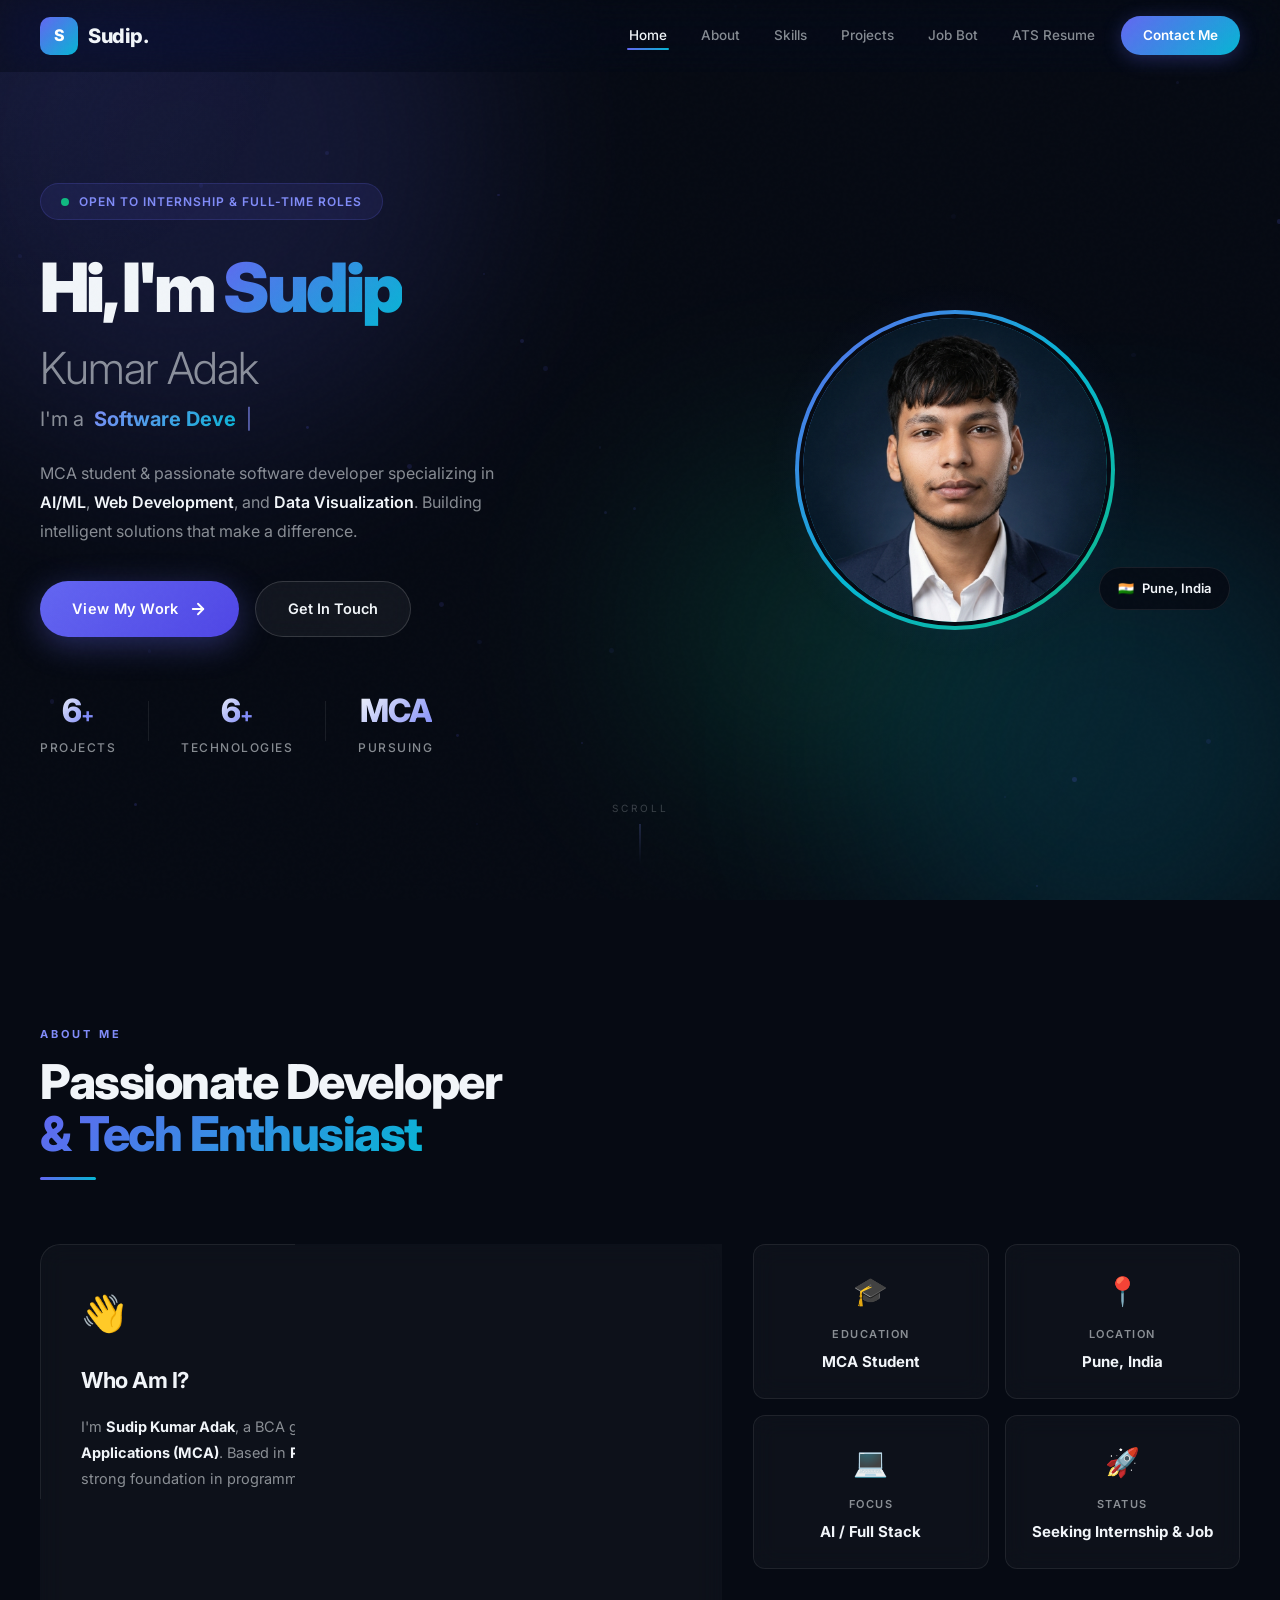
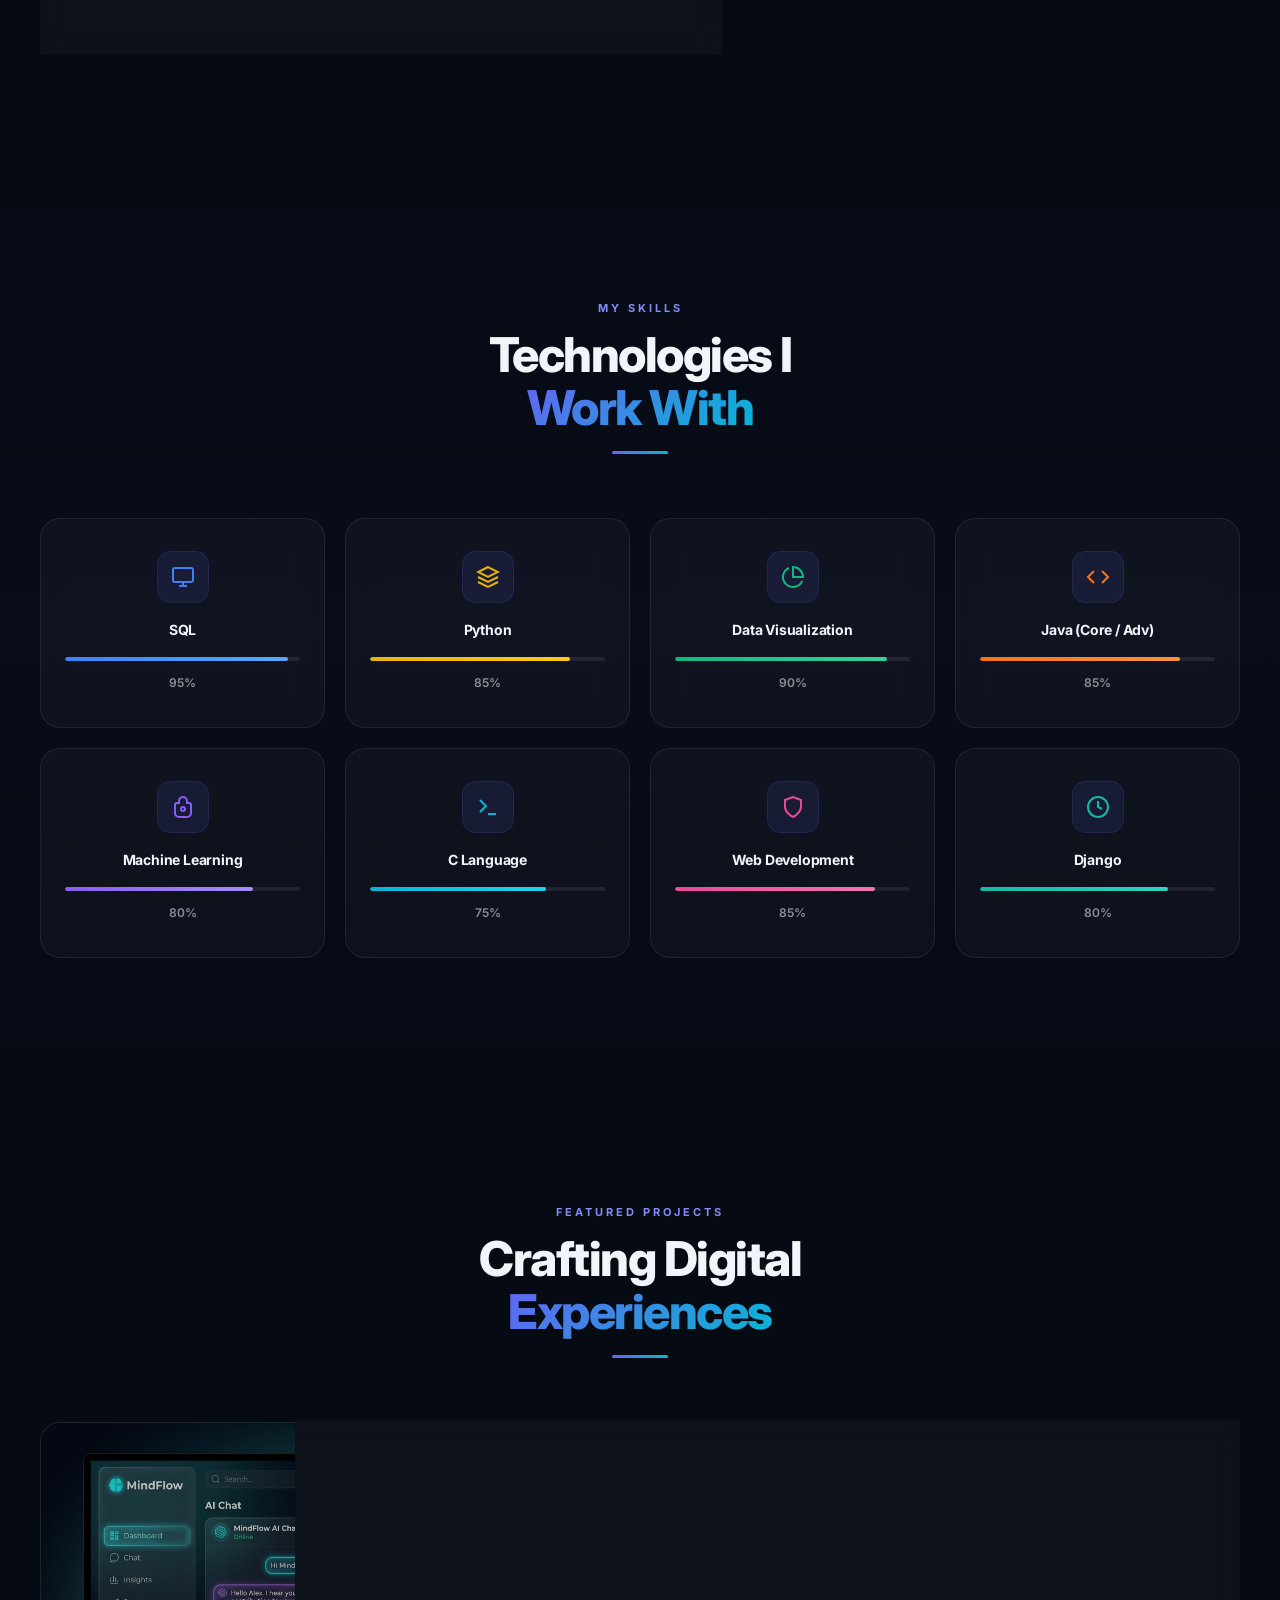
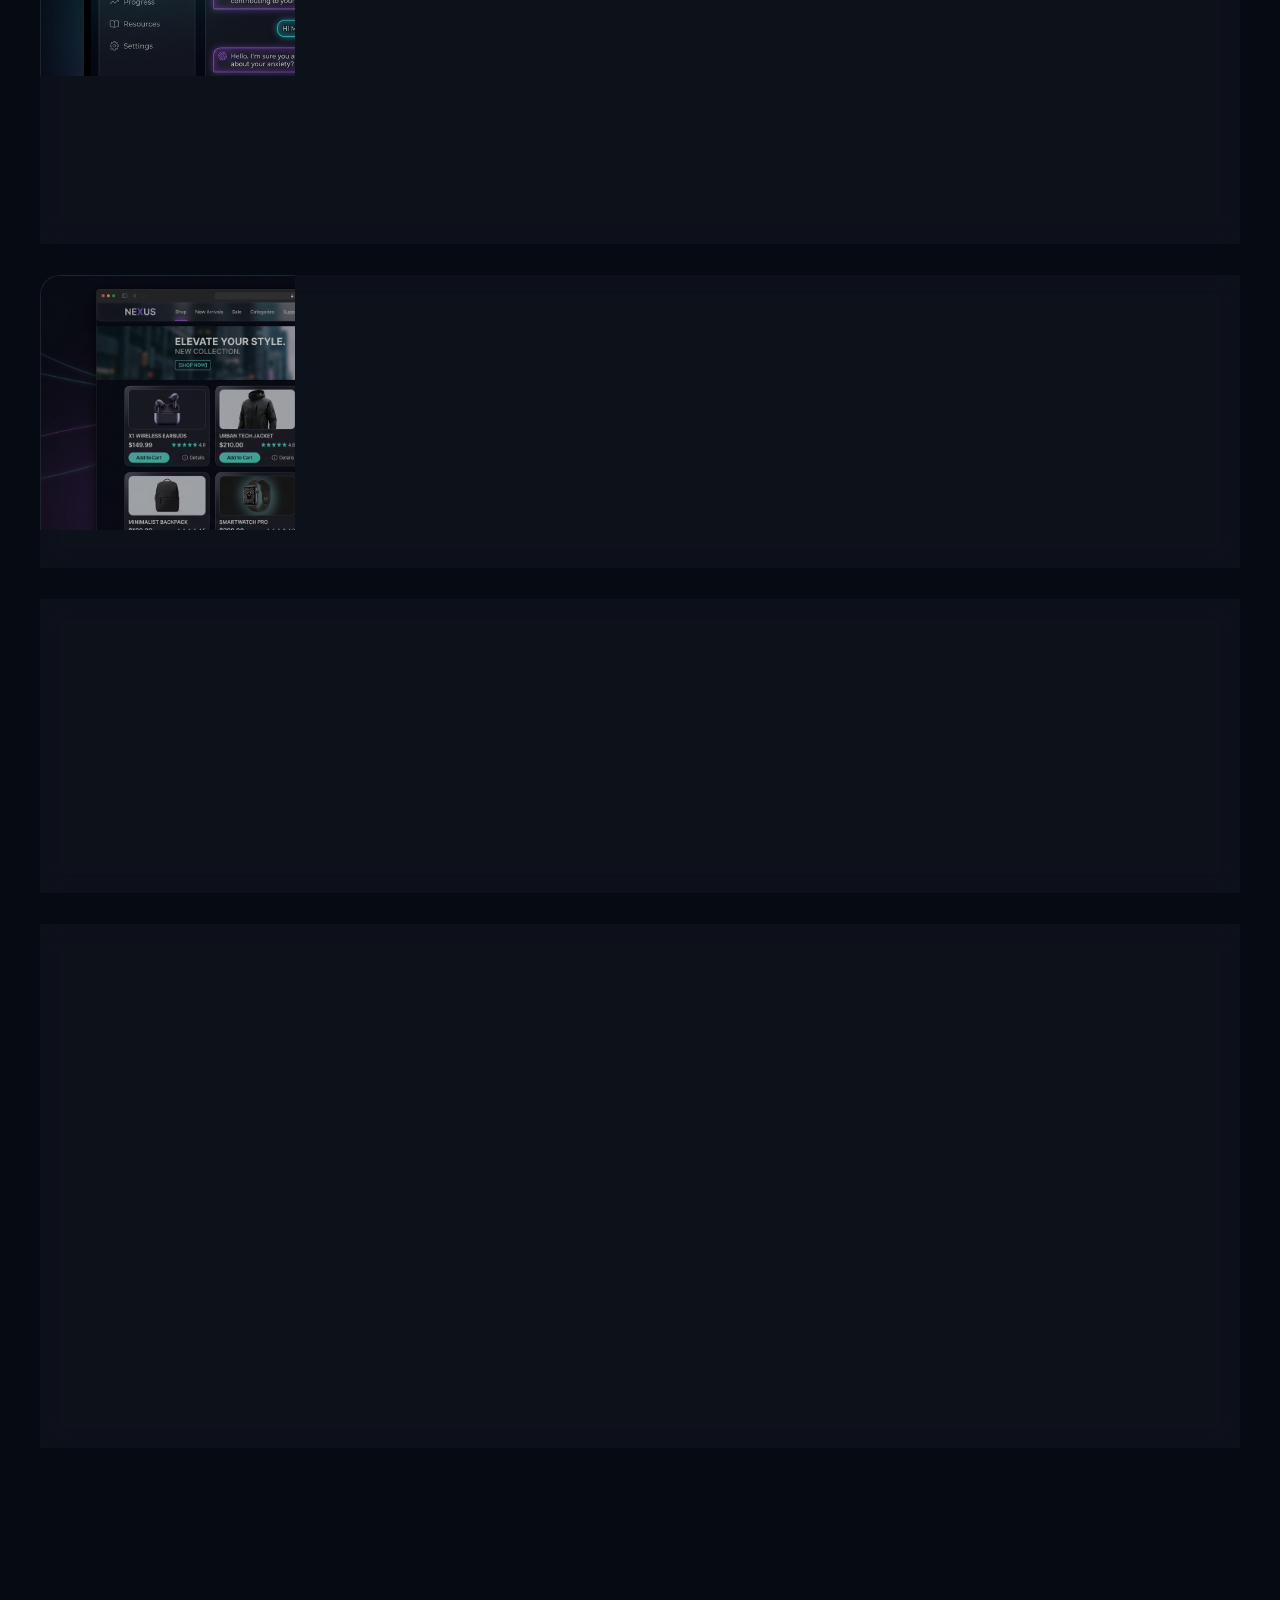
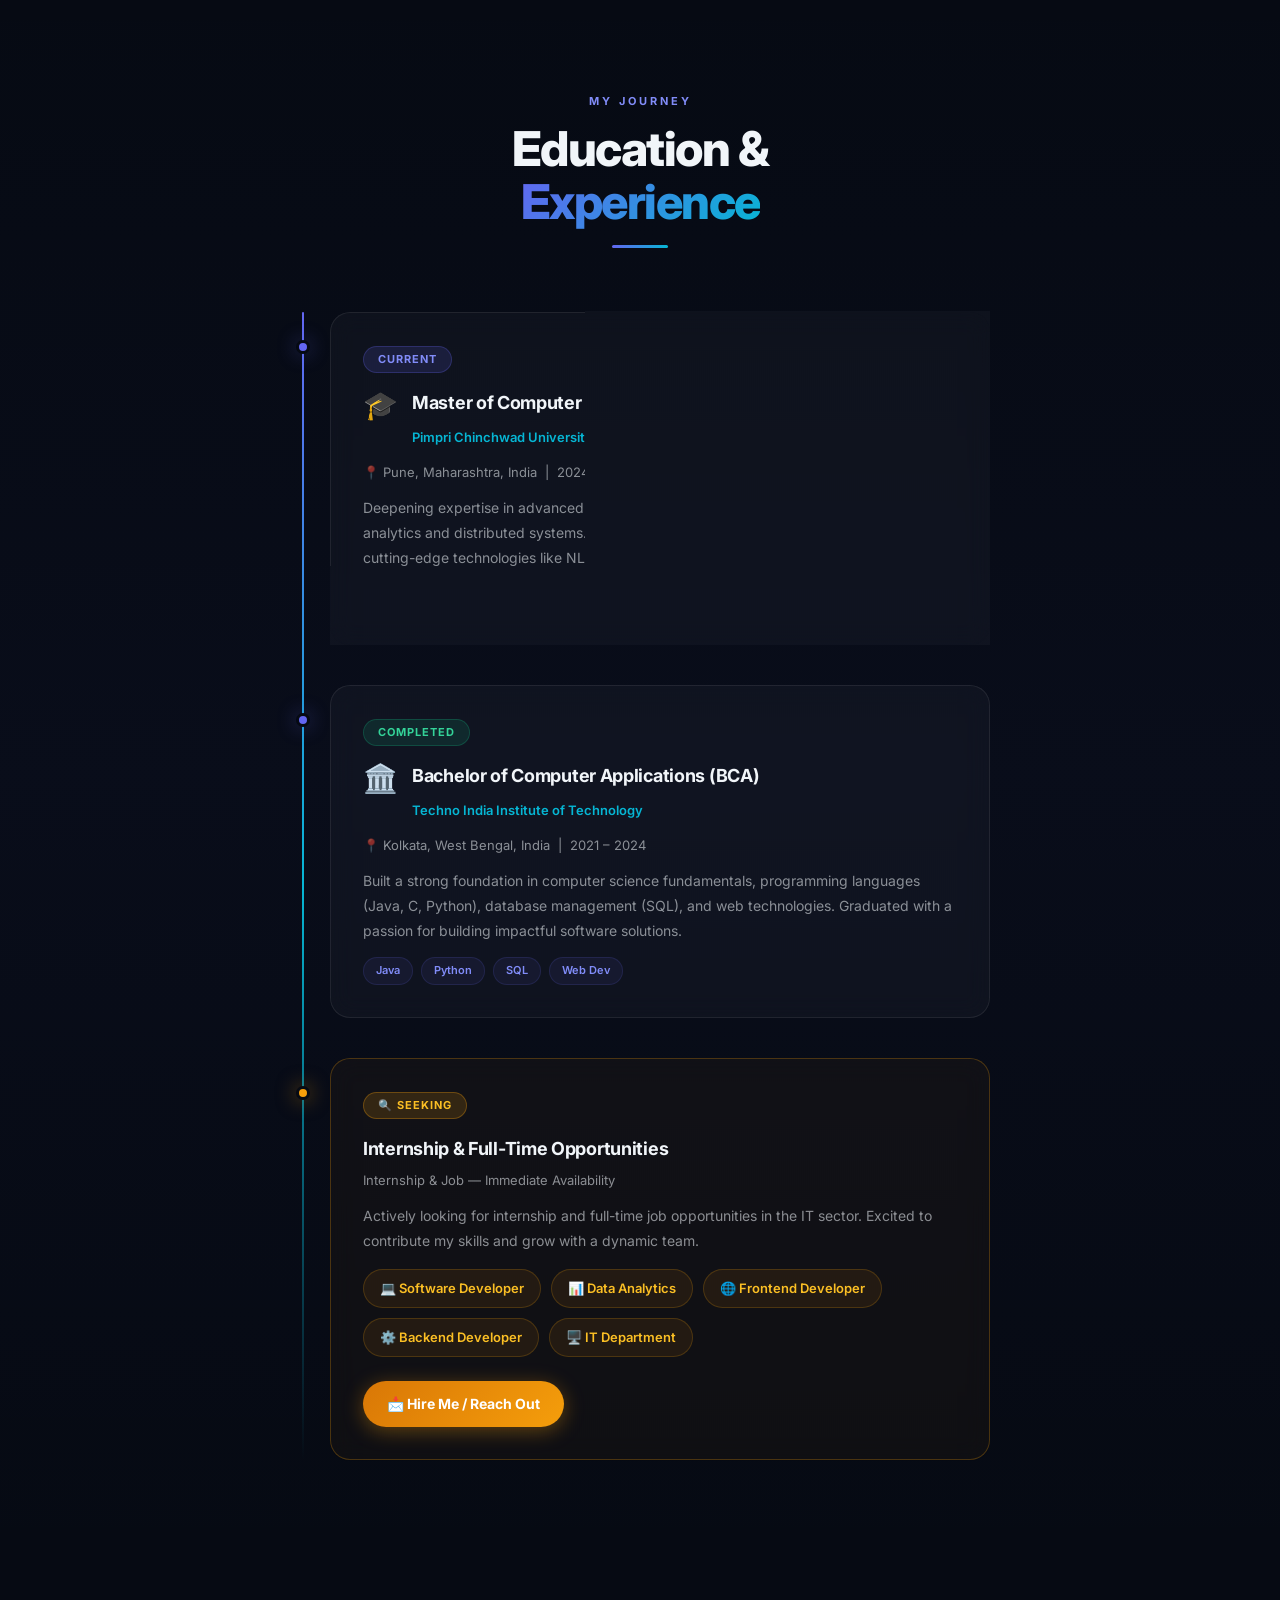
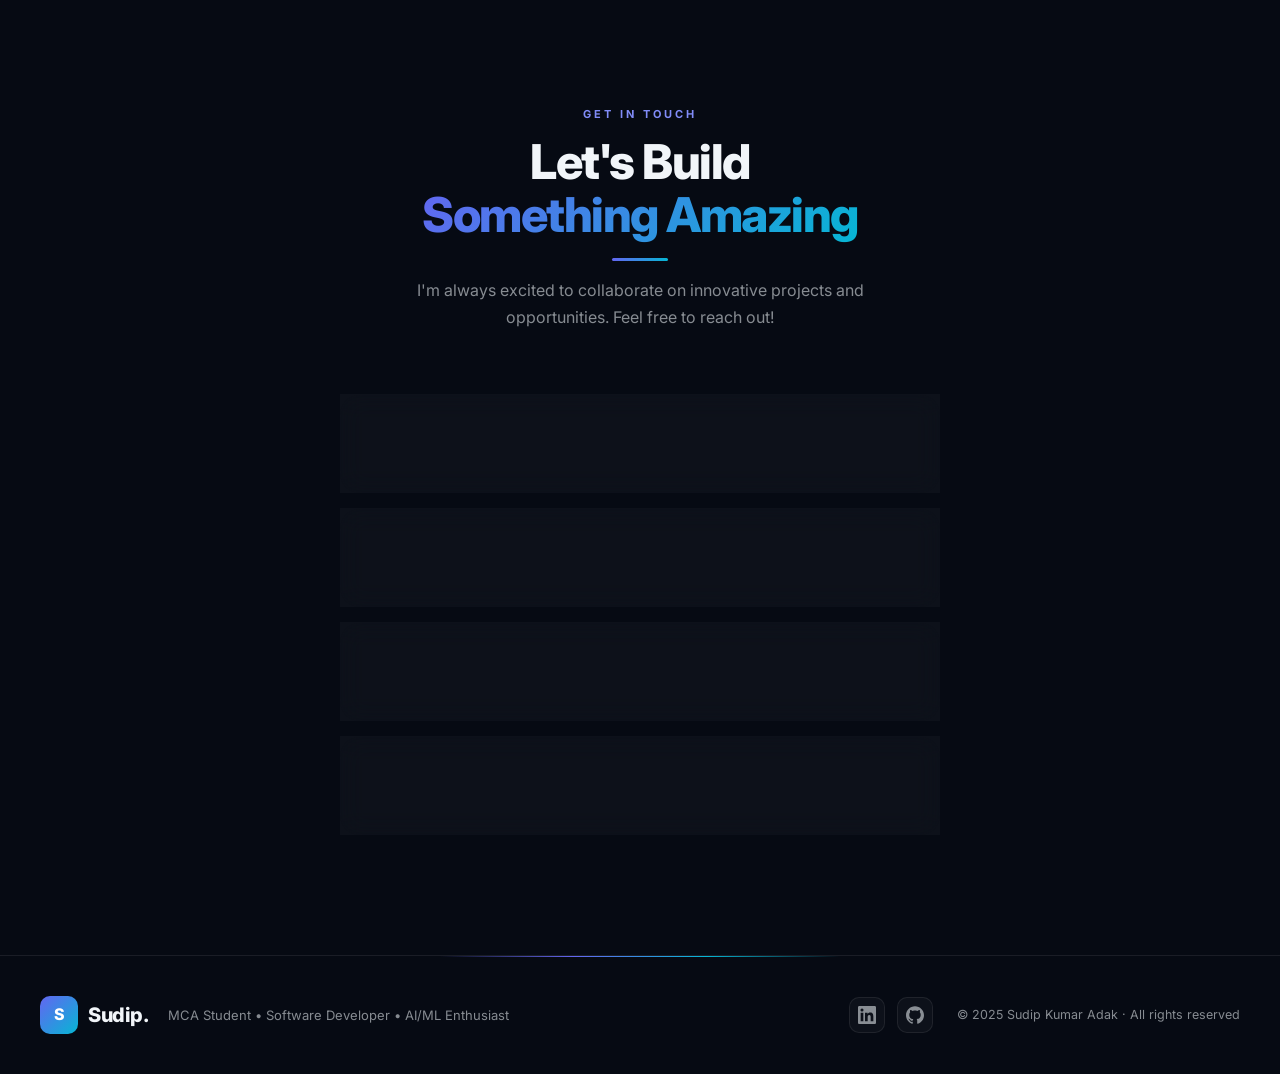
==== index.html @ c2817f1d "Update Dashboard UI, Add Job Bot Python Script & ATS Resume" ====
<!DOCTYPE html>
<html lang="en">
<head>
  <meta charset="UTF-8" />
  <meta name="viewport" content="width=device-width, initial-scale=1.0" />
  <title>Sudip Kumar Adak — MCA Student | Software Developer</title>
  <meta name="description" content="Portfolio of Sudip Kumar Adak — MCA student, Software Developer, and AI/ML enthusiast based in Pune, India. Explore projects, skills, and experience." />

  <!-- Fonts -->
  <link rel="preconnect" href="https://fonts.googleapis.com" />
  <link rel="preconnect" href="https://fonts.gstatic.com" crossorigin />
  <link href="https://fonts.googleapis.com/css2?family=Inter:wght@300;400;500;600;700;800;900&family=Playfair+Display:wght@400;600;700&display=swap" rel="stylesheet" />

  <!-- Favicon -->
  <link rel="icon" href="data:image/svg+xml,<svg xmlns='http://www.w3.org/2000/svg' viewBox='0 0 64 64'><defs><linearGradient id='g' x1='0%25' y1='0%25' x2='100%25' y2='100%25'><stop offset='0%25' stop-color='%236366f1'/><stop offset='100%25' stop-color='%2306b6d4'/></linearGradient></defs><rect rx='14' width='64' height='64' fill='url(%23g)'/><text x='50%25' y='56%25' dominant-baseline='middle' text-anchor='middle' font-family='Inter,sans-serif' font-weight='800' font-size='36' fill='white'>S</text></svg>" />

  <link rel="stylesheet" href="style.css" />
</head>
<body>

  <!-- ═══════ CURSOR GLOW ═══════ -->
  <div class="cursor-glow" id="cursorGlow"></div>

  <!-- ═══════ NAVBAR ═══════ -->
  <nav class="navbar" id="navbar">
    <div class="nav-inner">
      <a href="#hero" class="nav-logo">
        <div class="nav-logo-icon">S</div>
        <span class="nav-logo-text">Sudip.</span>
      </a>
      <button class="nav-toggle" id="navToggle" aria-label="Toggle menu">
        <span></span><span></span><span></span>
      </button>
      <ul class="nav-links" id="navLinks">
        <li><a href="#hero" class="nav-link active">Home</a></li>
        <li><a href="#about" class="nav-link">About</a></li>
        <li><a href="#skills" class="nav-link">Skills</a></li>
        <li><a href="#projects" class="nav-link">Projects</a></li>
        <li><a href="dashboard.html" class="nav-link">Job Bot</a></li>
        <li><a href="ats_resume.html" target="_blank" class="nav-link">ATS Resume</a></li>
        <li><a href="#contact" class="nav-link nav-cta">Contact Me</a></li>
      </ul>
    </div>
  </nav>

  <!-- ═══════ HERO ═══════ -->
  <section class="hero" id="hero">
    <div class="hero-orb hero-orb-1"></div>
    <div class="hero-orb hero-orb-2"></div>
    <div class="hero-orb hero-orb-3"></div>
    <div class="hero-particles" id="particles"></div>

    <div class="hero-content">
      <div class="hero-text">
        <div class="hero-badge" data-animate="fade-up" data-delay="0">
          <span class="badge-dot"></span>
          Open to Internship &amp; Full-Time Roles
        </div>
        <h1 class="hero-title" data-animate="fade-up" data-delay="100">
          Hi, I'm <span class="gradient-text">Sudip</span><br />
          <span class="hero-title-sub">Kumar Adak</span>
        </h1>
        <div class="hero-role-container" data-animate="fade-up" data-delay="200">
          <span class="hero-role-label">I'm a</span>
          <span class="hero-role" id="typingRole"></span>
          <span class="typing-cursor">|</span>
        </div>
        <p class="hero-description" data-animate="fade-up" data-delay="300">
          MCA student & passionate software developer specializing in 
          <strong>AI/ML</strong>, <strong>Web Development</strong>, and 
          <strong>Data Visualization</strong>. Building intelligent 
          solutions that make a difference.
        </p>
        <div class="hero-actions" data-animate="fade-up" data-delay="400">
          <a href="#projects" class="btn-primary">
            <span>View My Work</span>
            <svg width="18" height="18" viewBox="0 0 24 24" fill="none" stroke="currentColor" stroke-width="2.5" stroke-linecap="round" stroke-linejoin="round"><line x1="5" y1="12" x2="19" y2="12"/><polyline points="12 5 19 12 12 19"/></svg>
          </a>
          <a href="#contact" class="btn-ghost">
            <span>Get In Touch</span>
          </a>
        </div>
        <div class="hero-stats" data-animate="fade-up" data-delay="500">
          <div class="hero-stat">
            <span class="hero-stat-value" data-count="6">0</span><span class="hero-stat-plus">+</span>
            <span class="hero-stat-label">Projects</span>
          </div>
          <div class="hero-stat-divider"></div>
          <div class="hero-stat">
            <span class="hero-stat-value" data-count="6">0</span><span class="hero-stat-plus">+</span>
            <span class="hero-stat-label">Technologies</span>
          </div>
          <div class="hero-stat-divider"></div>
          <div class="hero-stat">
            <span class="hero-stat-value">MCA</span>
            <span class="hero-stat-label">Pursuing</span>
          </div>
        </div>
      </div>
      <div class="hero-image" data-animate="fade-left" data-delay="200">
        <div class="hero-image-glow"></div>
        <div class="hero-image-border">
          <img src="profile_sudip_v3.jpg" alt="Sudip Kumar Adak" />
        </div>
        <div class="hero-image-badge">
          <span>🇮🇳</span> Pune, India
        </div>
      </div>
    </div>

    <div class="hero-scroll">
      <span>Scroll</span>
      <div class="scroll-line"></div>
    </div>
  </section>

  <!-- ═══════ ABOUT ═══════ -->
  <section class="section" id="about">
    <div class="section-container">
      <div class="section-header" data-animate="fade-up">
        <span class="section-label">About Me</span>
        <h2 class="section-title">Passionate Developer<br /><span class="gradient-text">& Tech Enthusiast</span></h2>
        <div class="section-line"></div>
      </div>

      <div class="about-grid">
        <div class="about-card about-intro" data-animate="fade-up" data-delay="100">
          <div class="about-intro-icon">👋</div>
          <h3>Who Am I?</h3>
          <p>
            I'm <strong>Sudip Kumar Adak</strong>, a BCA graduate currently pursuing my 
            <strong>Master of Computer Applications (MCA)</strong>. Based in <strong>Pune, India</strong>, 
            I'm a passionate software developer with a strong foundation in programming and a deep 
            interest in Artificial Intelligence, Machine Learning, and full-stack web development.
          </p>
          <p>
            I love building intelligent applications that solve real-world problems. 
            My recent work on the <strong>MindFlow AI Mental Health Platform</strong> 
            combines NLP, emotion detection, and empathetic AI to support mental wellness.
          </p>
        </div>

        <div class="about-info-grid" data-animate="fade-up" data-delay="200">
          <div class="about-info-card">
            <div class="about-info-icon">🎓</div>
            <div class="about-info-label">Education</div>
            <div class="about-info-value">MCA Student</div>
          </div>
          <div class="about-info-card">
            <div class="about-info-icon">📍</div>
            <div class="about-info-label">Location</div>
            <div class="about-info-value">Pune, India</div>
          </div>
          <div class="about-info-card">
            <div class="about-info-icon">💻</div>
            <div class="about-info-label">Focus</div>
            <div class="about-info-value">AI / Full Stack</div>
          </div>
          <div class="about-info-card">
            <div class="about-info-icon">🚀</div>
            <div class="about-info-label">Status</div>
            <div class="about-info-value">Seeking Internship &amp; Job</div>
          </div>
        </div>
      </div>
    </div>
  </section>

  <!-- ═══════ SKILLS ═══════ -->
  <section class="section section-alt" id="skills">
    <div class="section-container">
      <div class="section-header center" data-animate="fade-up">
        <span class="section-label">My Skills</span>
        <h2 class="section-title">Technologies I<br /><span class="gradient-text">Work With</span></h2>
        <div class="section-line center"></div>
      </div>

      <div class="skills-grid">
        <div class="skill-card" data-animate="fade-up" data-delay="0">
          <div class="skill-icon" style="--skill-color: #3b82f6;">
            <svg viewBox="0 0 24 24" fill="none" stroke="currentColor" stroke-width="2"><rect x="2" y="3" width="20" height="14" rx="2"/><line x1="8" y1="21" x2="16" y2="21"/><line x1="12" y1="17" x2="12" y2="21"/></svg>
          </div>
          <h4 class="skill-name">SQL</h4>
          <div class="skill-bar-track"><div class="skill-bar-fill" data-width="95" style="--bar-color: linear-gradient(90deg, #3b82f6, #60a5fa);"></div></div>
          <span class="skill-percent">95%</span>
        </div>

        <div class="skill-card" data-animate="fade-up" data-delay="80">
          <div class="skill-icon" style="--skill-color: #eab308;">
            <svg viewBox="0 0 24 24" fill="none" stroke="currentColor" stroke-width="2"><path d="M12 2L2 7l10 5 10-5-10-5z"/><path d="M2 17l10 5 10-5"/><path d="M2 12l10 5 10-5"/></svg>
          </div>
          <h4 class="skill-name">Python</h4>
          <div class="skill-bar-track"><div class="skill-bar-fill" data-width="85" style="--bar-color: linear-gradient(90deg, #eab308, #facc15);"></div></div>
          <span class="skill-percent">85%</span>
        </div>

        <div class="skill-card" data-animate="fade-up" data-delay="160">
          <div class="skill-icon" style="--skill-color: #10b981;">
            <svg viewBox="0 0 24 24" fill="none" stroke="currentColor" stroke-width="2"><path d="M21.21 15.89A10 10 0 1 1 8 2.83"/><path d="M22 12A10 10 0 0 0 12 2v10z"/></svg>
          </div>
          <h4 class="skill-name">Data Visualization</h4>
          <div class="skill-bar-track"><div class="skill-bar-fill" data-width="90" style="--bar-color: linear-gradient(90deg, #10b981, #34d399);"></div></div>
          <span class="skill-percent">90%</span>
        </div>

        <div class="skill-card" data-animate="fade-up" data-delay="240">
          <div class="skill-icon" style="--skill-color: #f97316;">
            <svg viewBox="0 0 24 24" fill="none" stroke="currentColor" stroke-width="2"><polyline points="16 18 22 12 16 6"/><polyline points="8 6 2 12 8 18"/></svg>
          </div>
          <h4 class="skill-name">Java (Core / Adv)</h4>
          <div class="skill-bar-track"><div class="skill-bar-fill" data-width="85" style="--bar-color: linear-gradient(90deg, #f97316, #fb923c);"></div></div>
          <span class="skill-percent">85%</span>
        </div>

        <div class="skill-card" data-animate="fade-up" data-delay="320">
          <div class="skill-icon" style="--skill-color: #8b5cf6;">
            <svg viewBox="0 0 24 24" fill="none" stroke="currentColor" stroke-width="2"><path d="M12 2a4 4 0 0 0-4 4v2H6a2 2 0 0 0-2 2v8a4 4 0 0 0 4 4h8a4 4 0 0 0 4-4v-8a2 2 0 0 0-2-2h-2V6a4 4 0 0 0-4-4z"/><circle cx="12" cy="14" r="2"/></svg>
          </div>
          <h4 class="skill-name">Machine Learning</h4>
          <div class="skill-bar-track"><div class="skill-bar-fill" data-width="80" style="--bar-color: linear-gradient(90deg, #8b5cf6, #a78bfa);"></div></div>
          <span class="skill-percent">80%</span>
        </div>

        <div class="skill-card" data-animate="fade-up" data-delay="400">
          <div class="skill-icon" style="--skill-color: #06b6d4;">
            <svg viewBox="0 0 24 24" fill="none" stroke="currentColor" stroke-width="2"><path d="M4 17l6-6-6-6"/><line x1="12" y1="19" x2="20" y2="19"/></svg>
          </div>
          <h4 class="skill-name">C Language</h4>
          <div class="skill-bar-track"><div class="skill-bar-fill" data-width="75" style="--bar-color: linear-gradient(90deg, #06b6d4, #22d3ee);"></div></div>
          <span class="skill-percent">75%</span>
        </div>

        <div class="skill-card" data-animate="fade-up" data-delay="480">
          <div class="skill-icon" style="--skill-color: #ec4899;">
            <svg viewBox="0 0 24 24" fill="none" stroke="currentColor" stroke-width="2"><path d="M12 22s8-4 8-10V5l-8-3-8 3v7c0 6 8 10 8 10z"/></svg>
          </div>
          <h4 class="skill-name">Web Development</h4>
          <div class="skill-bar-track"><div class="skill-bar-fill" data-width="85" style="--bar-color: linear-gradient(90deg, #ec4899, #f472b6);"></div></div>
          <span class="skill-percent">85%</span>
        </div>

        <div class="skill-card" data-animate="fade-up" data-delay="560">
          <div class="skill-icon" style="--skill-color: #14b8a6;">
            <svg viewBox="0 0 24 24" fill="none" stroke="currentColor" stroke-width="2"><circle cx="12" cy="12" r="10"/><path d="M12 6v6l4 2"/></svg>
          </div>
          <h4 class="skill-name">Django</h4>
          <div class="skill-bar-track"><div class="skill-bar-fill" data-width="80" style="--bar-color: linear-gradient(90deg, #14b8a6, #2dd4bf);"></div></div>
          <span class="skill-percent">80%</span>
        </div>
      </div>
    </div>
  </section>

  <!-- ═══════ PROJECTS ═══════ -->
  <section class="section" id="projects">
    <div class="section-container">
      <div class="section-header center" data-animate="fade-up">
        <span class="section-label">Featured Projects</span>
        <h2 class="section-title">Crafting Digital<br /><span class="gradient-text">Experiences</span></h2>
        <div class="section-line center"></div>
      </div>

      <div class="projects-grid">
        <!-- Project 1 - MindFlow -->
        <div class="project-card project-featured" data-animate="fade-up" data-delay="0">
          <div class="project-image">
            <img src="mindflow_project.jpg" alt="MindFlow AI Mental Health Platform" />
            <div class="project-overlay">
              <a href="https://mental-health-ai-xy7u.onrender.com" target="_blank" class="project-link">
                <svg width="20" height="20" viewBox="0 0 24 24" fill="none" stroke="currentColor" stroke-width="2"><path d="M18 13v6a2 2 0 0 1-2 2H5a2 2 0 0 1-2-2V8a2 2 0 0 1 2-2h6"/><polyline points="15 3 21 3 21 9"/><line x1="10" y1="14" x2="21" y2="3"/></svg>
                <span>Live Demo</span>
              </a>
            </div>
            <div class="project-badge-featured">⭐ Featured</div>
          </div>
          <div class="project-body">
            <div class="project-tags">
              <span class="project-tag">Python</span>
              <span class="project-tag">Django</span>
              <span class="project-tag">NLP</span>
              <span class="project-tag">Machine Learning</span>
              <span class="project-tag">AI</span>
            </div>
            <h3 class="project-title">MindFlow — AI Mental Health Companion</h3>
            <p class="project-desc">
              A comprehensive AI-powered mental health platform featuring real-time emotion detection 
              using NLP, an empathetic AI support chatbot, emotional wellness tracking & reports, 
              meditation guides, and crisis help resources. Built with Django and advanced ML models.
            </p>
            <div class="project-features">
              <div class="project-feature">🧠 Emotion Detection</div>
              <div class="project-feature">💬 AI Chat Support</div>
              <div class="project-feature">📊 Wellness Reports</div>
              <div class="project-feature">🧘 Meditation Guide</div>
            </div>
            <a href="https://mental-health-ai-xy7u.onrender.com" target="_blank" class="project-cta">
              View Live Project
              <svg width="16" height="16" viewBox="0 0 24 24" fill="none" stroke="currentColor" stroke-width="2.5"><line x1="5" y1="12" x2="19" y2="12"/><polyline points="12 5 19 12 12 19"/></svg>
            </a>
          </div>
        </div>

        <!-- Project 2 - E-Commerce -->
        <div class="project-card" data-animate="fade-up" data-delay="100">
          <div class="project-image">
            <img src="ecommerce_project.jpg" alt="E-Commerce Platform" />
            <div class="project-overlay">
              <a href="https://github.com/Thebright10/e-commerce" target="_blank" class="project-link">
                <svg width="20" height="20" viewBox="0 0 24 24" fill="none" stroke="currentColor" stroke-width="2"><path d="M9 19c-5 1.5-5-2.5-7-3m14 6v-3.87a3.37 3.37 0 0 0-.94-2.61c3.14-.35 6.44-1.54 6.44-7A5.44 5.44 0 0 0 20 4.77 5.07 5.07 0 0 0 19.91 1S18.73.65 16 2.48a13.38 13.38 0 0 0-7 0C6.27.65 5.09 1 5.09 1A5.07 5.07 0 0 0 5 4.77a5.44 5.44 0 0 0-1.5 3.78c0 5.42 3.3 6.61 6.44 7A3.37 3.37 0 0 0 9 18.13V22"/></svg>
                <span>GitHub</span>
              </a>
            </div>
          </div>
          <div class="project-body">
            <div class="project-tags">
              <span class="project-tag">JavaScript</span>
              <span class="project-tag">HTML/CSS</span>
              <span class="project-tag">Responsive</span>
            </div>
            <h3 class="project-title">E-Commerce Platform</h3>
            <p class="project-desc">
              A full-featured e-commerce web application with product catalogs, shopping cart, 
              user authentication, and responsive design for seamless shopping experiences.
            </p>
            <a href="https://github.com/Thebright10/e-commerce" target="_blank" class="project-cta">
              View on GitHub
              <svg width="16" height="16" viewBox="0 0 24 24" fill="none" stroke="currentColor" stroke-width="2.5"><line x1="5" y1="12" x2="19" y2="12"/><polyline points="12 5 19 12 12 19"/></svg>
            </a>
          </div>
        </div>

        <!-- Project 3 - Data Visualization Dashboard -->
        <div class="project-card" data-animate="fade-up" data-delay="200">
          <div class="project-image">
            <img src="data_viz_project.jpg" alt="Data Visualization Dashboard" />
            <div class="project-overlay">
              <a href="https://github.com/Thebright10" target="_blank" class="project-link">
                <svg width="20" height="20" viewBox="0 0 24 24" fill="none" stroke="currentColor" stroke-width="2"><path d="M9 19c-5 1.5-5-2.5-7-3m14 6v-3.87a3.37 3.37 0 0 0-.94-2.61c3.14-.35 6.44-1.54 6.44-7A5.44 5.44 0 0 0 20 4.77 5.07 5.07 0 0 0 19.91 1S18.73.65 16 2.48a13.38 13.38 0 0 0-7 0C6.27.65 5.09 1 5.09 1A5.07 5.07 0 0 0 5 4.77a5.44 5.44 0 0 0-1.5 3.78c0 5.42 3.3 6.61 6.44 7A3.37 3.37 0 0 0 9 18.13V22"/></svg>
                <span>GitHub</span>
              </a>
            </div>
          </div>
          <div class="project-body">
            <div class="project-tags">
              <span class="project-tag">Python</span>
              <span class="project-tag">Matplotlib</span>
              <span class="project-tag">Data Science</span>
            </div>
            <h3 class="project-title">Data Analytics Dashboard</h3>
            <p class="project-desc">
              Interactive data analytics and visualization dashboard using Python, 
              featuring dynamic charts, KPI metrics, and insightful data-driven reports.
            </p>
            <a href="https://github.com/Thebright10" target="_blank" class="project-cta">
              View on GitHub
              <svg width="16" height="16" viewBox="0 0 24 24" fill="none" stroke="currentColor" stroke-width="2.5"><line x1="5" y1="12" x2="19" y2="12"/><polyline points="12 5 19 12 12 19"/></svg>
            </a>
          </div>
        </div>

        <!-- Project 4 - Grilli Restaurant Table Booking -->
        <div class="project-card" data-animate="fade-up" data-delay="300">
          <div class="project-image">
            <img src="grilli_project.jpg" alt="Grilli Restaurant Table Booking System" />
            <div class="project-overlay">
              <a href="https://thebright10.github.io/grilli-ui/frontend-only/index.html" target="_blank" class="project-link">
                <svg width="20" height="20" viewBox="0 0 24 24" fill="none" stroke="currentColor" stroke-width="2"><path d="M18 13v6a2 2 0 0 1-2 2H5a2 2 0 0 1-2-2V8a2 2 0 0 1 2-2h6"/><polyline points="15 3 21 3 21 9"/><line x1="10" y1="14" x2="21" y2="3"/></svg>
                <span>Live Demo</span>
              </a>
            </div>
            <div class="project-badge-live">🍽️ Live</div>
          </div>
          <div class="project-body">
            <div class="project-tags">
              <span class="project-tag">HTML/CSS</span>
              <span class="project-tag">JavaScript</span>
              <span class="project-tag">UI/UX</span>
              <span class="project-tag">Frontend</span>
            </div>
            <h3 class="project-title">Grilli — Restaurant Table Booking</h3>
            <p class="project-desc">
              A luxurious restaurant website with an elegant table booking system, featuring a dark gold-themed UI, interactive reservation forms, menu showcase, and a secure login portal for customers.
            </p>
            <div class="project-features">
              <div class="project-feature">🍽️ Table Reservation</div>
              <div class="project-feature">🔐 Login Portal</div>
              <div class="project-feature">📋 Menu Showcase</div>
              <div class="project-feature">✨ Premium UI</div>
            </div>
            <div class="project-links-row">
              <a href="https://thebright10.github.io/grilli-ui/frontend-only/index.html" target="_blank" class="project-cta">
                Live Website
                <svg width="16" height="16" viewBox="0 0 24 24" fill="none" stroke="currentColor" stroke-width="2.5"><line x1="5" y1="12" x2="19" y2="12"/><polyline points="12 5 19 12 12 19"/></svg>
              </a>
              <a href="https://thebright10.github.io/grilli-ui/frontend-only/login.html" target="_blank" class="project-cta-ghost">
                Login Page
                <svg width="16" height="16" viewBox="0 0 24 24" fill="none" stroke="currentColor" stroke-width="2.5"><path d="M15 3h4a2 2 0 0 1 2 2v14a2 2 0 0 1-2 2h-4"/><polyline points="10 17 15 12 10 7"/><line x1="15" y1="12" x2="3" y2="12"/></svg>
              </a>
            </div>
          </div>
        </div>
      </div>
    </div>
  </section>

  <!-- ═══════ EDUCATION ═══════ -->
  <section class="section section-alt" id="education">
    <div class="section-container">
      <div class="section-header center" data-animate="fade-up">
        <span class="section-label">My Journey</span>
        <h2 class="section-title">Education &<br /><span class="gradient-text">Experience</span></h2>
        <div class="section-line center"></div>
      </div>

      <div class="timeline">

        <!-- MCA -->
        <div class="timeline-item" data-animate="fade-up" data-delay="0">
          <div class="timeline-dot"></div>
          <div class="timeline-card">
            <div class="timeline-badge">Current</div>
            <div class="timeline-uni-header">
              <div class="timeline-uni-logo">🎓</div>
              <div>
                <h4 class="timeline-title">Master of Computer Applications (MCA)</h4>
                <a href="https://pcu.edu.in/" target="_blank" class="timeline-uni-name">Pimpri Chinchwad University (PCU)</a>
              </div>
            </div>
            <p class="timeline-sub">📍 Pune, Maharashtra, India &nbsp;|&nbsp; 2024 – Present</p>
            <p class="timeline-desc">
              Deepening expertise in advanced software engineering, AI/ML, cloud computing,
              data analytics and distributed systems. Actively building real-world projects
              integrating cutting-edge technologies like NLP, machine learning and full-stack web development.
            </p>
            <div class="timeline-tags">
              <span>AI / ML</span><span>Full Stack</span><span>Cloud</span><span>Data Analytics</span>
            </div>
          </div>
        </div>

        <!-- BCA -->
        <div class="timeline-item" data-animate="fade-up" data-delay="120">
          <div class="timeline-dot"></div>
          <div class="timeline-card">
            <div class="timeline-badge completed">Completed</div>
            <div class="timeline-uni-header">
              <div class="timeline-uni-logo">🏛️</div>
              <div>
                <h4 class="timeline-title">Bachelor of Computer Applications (BCA)</h4>
                <span class="timeline-uni-name">Techno India Institute of Technology</span>
              </div>
            </div>
            <p class="timeline-sub">📍 Kolkata, West Bengal, India &nbsp;|&nbsp; 2021 – 2024</p>
            <p class="timeline-desc">
              Built a strong foundation in computer science fundamentals, programming languages (Java, C, Python),
              database management (SQL), and web technologies. Graduated with a passion for building impactful
              software solutions.
            </p>
            <div class="timeline-tags">
              <span>Java</span><span>Python</span><span>SQL</span><span>Web Dev</span>
            </div>
          </div>
        </div>

        <!-- Looking For -->
        <div class="timeline-item" data-animate="fade-up" data-delay="240">
          <div class="timeline-dot timeline-dot-seek"></div>
          <div class="timeline-card timeline-card-seek">
            <div class="timeline-badge seek-badge">🔍 Seeking</div>
            <h4 class="timeline-title">Internship &amp; Full-Time Opportunities</h4>
            <p class="timeline-sub">Internship & Job — Immediate Availability</p>
            <p class="timeline-desc">
              Actively looking for internship and full-time job opportunities in the IT sector.
              Excited to contribute my skills and grow with a dynamic team.
            </p>
            <div class="timeline-seek-roles">
              <div class="seek-role">💻 Software Developer</div>
              <div class="seek-role">📊 Data Analytics</div>
              <div class="seek-role">🌐 Frontend Developer</div>
              <div class="seek-role">⚙️ Backend Developer</div>
              <div class="seek-role">🖥️ IT Department</div>
            </div>
            <a href="mailto:adaksudip956@gmail.com" class="seek-cta">📩 Hire Me / Reach Out</a>
          </div>
        </div>

      </div>
    </div>
  </section>

  <!-- ═══════ CONTACT ═══════ -->
  <section class="section" id="contact">
    <div class="section-container">
      <div class="section-header center" data-animate="fade-up">
        <span class="section-label">Get In Touch</span>
        <h2 class="section-title">Let's Build<br /><span class="gradient-text">Something Amazing</span></h2>
        <div class="section-line center"></div>
        <p class="section-sub center">
          I'm always excited to collaborate on innovative projects and opportunities. 
          Feel free to reach out!
        </p>
      </div>

      <div class="contact-grid">
        <div class="contact-cards" data-animate="fade-up" data-delay="100">
          <a href="https://www.linkedin.com/in/sudip-kumar-adak-26b303245/" target="_blank" class="contact-card">
            <div class="contact-card-icon" style="--card-color: #0077b5;">
              <svg viewBox="0 0 24 24" fill="currentColor" width="24" height="24"><path d="M20.447 20.452h-3.554v-5.569c0-1.328-.027-3.037-1.852-3.037-1.853 0-2.136 1.445-2.136 2.939v5.667H9.351V9h3.414v1.561h.046c.477-.9 1.637-1.85 3.37-1.85 3.601 0 4.267 2.37 4.267 5.455v6.286zM5.337 7.433a2.062 2.062 0 0 1-2.063-2.065 2.064 2.064 0 1 1 2.063 2.065zm1.782 13.019H3.555V9h3.564v11.452zM22.225 0H1.771C.792 0 0 .774 0 1.729v20.542C0 23.227.792 24 1.771 24h20.451C23.2 24 24 23.227 24 22.271V1.729C24 .774 23.2 0 22.222 0h.003z"/></svg>
            </div>
            <div class="contact-card-text">
              <h5>LinkedIn</h5>
              <p>Connect with me</p>
            </div>
            <svg class="contact-arrow" width="20" height="20" viewBox="0 0 24 24" fill="none" stroke="currentColor" stroke-width="2"><line x1="5" y1="12" x2="19" y2="12"/><polyline points="12 5 19 12 12 19"/></svg>
          </a>

          <a href="https://github.com/Thebright10" target="_blank" class="contact-card">
            <div class="contact-card-icon" style="--card-color: #6e5494;">
              <svg viewBox="0 0 24 24" fill="currentColor" width="24" height="24"><path d="M12 .297c-6.63 0-12 5.373-12 12 0 5.303 3.438 9.8 8.205 11.385.6.113.82-.258.82-.577 0-.285-.01-1.04-.015-2.04-3.338.724-4.042-1.61-4.042-1.61C4.422 18.07 3.633 17.7 3.633 17.7c-1.087-.744.084-.729.084-.729 1.205.084 1.838 1.236 1.838 1.236 1.07 1.835 2.809 1.305 3.495.998.108-.776.417-1.305.76-1.605-2.665-.3-5.466-1.332-5.466-5.93 0-1.31.465-2.38 1.235-3.22-.135-.303-.54-1.523.105-3.176 0 0 1.005-.322 3.3 1.23.96-.267 1.98-.399 3-.405 1.02.006 2.04.138 3 .405 2.28-1.552 3.285-1.23 3.285-1.23.645 1.653.24 2.873.12 3.176.765.84 1.23 1.91 1.23 3.22 0 4.61-2.805 5.625-5.475 5.92.42.36.81 1.096.81 2.22 0 1.606-.015 2.896-.015 3.286 0 .315.21.69.825.57C20.565 22.092 24 17.592 24 12.297c0-6.627-5.373-12-12-12"/></svg>
            </div>
            <div class="contact-card-text">
              <h5>GitHub</h5>
              <p>View my repositories</p>
            </div>
            <svg class="contact-arrow" width="20" height="20" viewBox="0 0 24 24" fill="none" stroke="currentColor" stroke-width="2"><line x1="5" y1="12" x2="19" y2="12"/><polyline points="12 5 19 12 12 19"/></svg>
          </a>

          <a href="https://thebright10.github.io/Portfolio_Sudip/" target="_blank" class="contact-card">
            <div class="contact-card-icon" style="--card-color: #06b6d4;">
              <svg viewBox="0 0 24 24" fill="none" stroke="currentColor" stroke-width="2" width="24" height="24"><circle cx="12" cy="12" r="10"/><line x1="2" y1="12" x2="22" y2="12"/><path d="M12 2a15.3 15.3 0 0 1 4 10 15.3 15.3 0 0 1-4 10 15.3 15.3 0 0 1-4-10 15.3 15.3 0 0 1 4-10z"/></svg>
            </div>
            <div class="contact-card-text">
              <h5>Portfolio V1</h5>
              <p>My original portfolio</p>
            </div>
            <svg class="contact-arrow" width="20" height="20" viewBox="0 0 24 24" fill="none" stroke="currentColor" stroke-width="2"><line x1="5" y1="12" x2="19" y2="12"/><polyline points="12 5 19 12 12 19"/></svg>
          </a>

          <a href="mailto:sudipkumaradak@gmail.com" class="contact-card">
            <div class="contact-card-icon" style="--card-color: #ef4444;">
              <svg viewBox="0 0 24 24" fill="none" stroke="currentColor" stroke-width="2" width="24" height="24"><path d="M4 4h16c1.1 0 2 .9 2 2v12c0 1.1-.9 2-2 2H4c-1.1 0-2-.9-2-2V6c0-1.1.9-2 2-2z"/><polyline points="22,6 12,13 2,6"/></svg>
            </div>
            <div class="contact-card-text">
              <h5>Email</h5>
              <p>Drop me a message</p>
            </div>
            <svg class="contact-arrow" width="20" height="20" viewBox="0 0 24 24" fill="none" stroke="currentColor" stroke-width="2"><line x1="5" y1="12" x2="19" y2="12"/><polyline points="12 5 19 12 12 19"/></svg>
          </a>
        </div>
      </div>
    </div>
  </section>

  <!-- ═══════ FOOTER ═══════ -->
  <footer>
    <div class="footer-inner">
      <div class="footer-left">
        <a href="#hero" class="nav-logo">
          <div class="nav-logo-icon">S</div>
          <span class="nav-logo-text">Sudip.</span>
        </a>
        <p class="footer-desc">MCA Student • Software Developer • AI/ML Enthusiast</p>
      </div>
      <div class="footer-right">
        <div class="footer-socials">
          <a href="https://www.linkedin.com/in/sudip-kumar-adak-26b303245/" target="_blank" aria-label="LinkedIn">
            <svg viewBox="0 0 24 24" fill="currentColor" width="18" height="18"><path d="M20.447 20.452h-3.554v-5.569c0-1.328-.027-3.037-1.852-3.037-1.853 0-2.136 1.445-2.136 2.939v5.667H9.351V9h3.414v1.561h.046c.477-.9 1.637-1.85 3.37-1.85 3.601 0 4.267 2.37 4.267 5.455v6.286zM5.337 7.433a2.062 2.062 0 0 1-2.063-2.065 2.064 2.064 0 1 1 2.063 2.065zm1.782 13.019H3.555V9h3.564v11.452zM22.225 0H1.771C.792 0 0 .774 0 1.729v20.542C0 23.227.792 24 1.771 24h20.451C23.2 24 24 23.227 24 22.271V1.729C24 .774 23.2 0 22.222 0h.003z"/></svg>
          </a>
          <a href="https://github.com/Thebright10" target="_blank" aria-label="GitHub">
            <svg viewBox="0 0 24 24" fill="currentColor" width="18" height="18"><path d="M12 .297c-6.63 0-12 5.373-12 12 0 5.303 3.438 9.8 8.205 11.385.6.113.82-.258.82-.577 0-.285-.01-1.04-.015-2.04-3.338.724-4.042-1.61-4.042-1.61C4.422 18.07 3.633 17.7 3.633 17.7c-1.087-.744.084-.729.084-.729 1.205.084 1.838 1.236 1.838 1.236 1.07 1.835 2.809 1.305 3.495.998.108-.776.417-1.305.76-1.605-2.665-.3-5.466-1.332-5.466-5.93 0-1.31.465-2.38 1.235-3.22-.135-.303-.54-1.523.105-3.176 0 0 1.005-.322 3.3 1.23.96-.267 1.98-.399 3-.405 1.02.006 2.04.138 3 .405 2.28-1.552 3.285-1.23 3.285-1.23.645 1.653.24 2.873.12 3.176.765.84 1.23 1.91 1.23 3.22 0 4.61-2.805 5.625-5.475 5.92.42.36.81 1.096.81 2.22 0 1.606-.015 2.896-.015 3.286 0 .315.21.69.825.57C20.565 22.092 24 17.592 24 12.297c0-6.627-5.373-12-12-12"/></svg>
          </a>
        </div>
        <p class="footer-copy">© 2025 Sudip Kumar Adak · All rights reserved</p>
      </div>
    </div>
  </footer>

  <script src="script.js"></script>
</body>
</html>
---- style.css ----
/* ═══════════════════════════════════════════════════════════
   SUDIP KUMAR ADAK — PORTFOLIO
   Premium Dark Theme · Glassmorphism · Micro-Animations
═══════════════════════════════════════════════════════════ */

/* ─────────── CSS VARIABLES ─────────── */
:root {
  --primary: #6366f1;
  --primary-light: #818cf8;
  --accent: #06b6d4;
  --accent-green: #10b981;
  --deep: #060a13;
  --surface: rgba(255, 255, 255, 0.03);
  --surface-hover: rgba(255, 255, 255, 0.06);
  --border: rgba(255, 255, 255, 0.08);
  --border-hover: rgba(255, 255, 255, 0.15);
  --text-primary: #f1f5f9;
  --text-secondary: rgba(241, 245, 249, 0.55);
  --font: 'Inter', -apple-system, BlinkMacSystemFont, sans-serif;
  --font-display: 'Playfair Display', serif;
  --radius: 20px;
  --radius-sm: 12px;
  --shadow-card: 0 8px 32px rgba(0, 0, 0, 0.3);
  --transition: all 0.35s cubic-bezier(0.4, 0, 0.2, 1);
}

/* ─────────── RESET & BASE ─────────── */
*, *::before, *::after {
  box-sizing: border-box;
  margin: 0;
  padding: 0;
}

html {
  scroll-behavior: smooth;
  scroll-padding-top: 80px;
}

body {
  font-family: var(--font);
  background: var(--deep);
  color: var(--text-primary);
  overflow-x: hidden;
  min-height: 100vh;
  line-height: 1.6;
}

/* Subtle noise overlay */
body::after {
  content: '';
  position: fixed;
  inset: 0;
  background-image: url("data:image/svg+xml,%3Csvg viewBox='0 0 256 256' xmlns='http://www.w3.org/2000/svg'%3E%3Cfilter id='n'%3E%3CfeTurbulence type='fractalNoise' baseFrequency='0.9' numOctaves='4' stitchTiles='stitch'/%3E%3C/filter%3E%3Crect width='100%25' height='100%25' filter='url(%23n)' opacity='0.03'/%3E%3C/svg%3E");
  pointer-events: none;
  z-index: 9999;
  opacity: 0.4;
}

::selection {
  background: rgba(99, 102, 241, 0.3);
  color: white;
}

img {
  max-width: 100%;
  display: block;
}

a {
  text-decoration: none;
  color: inherit;
}

/* ─────────── CURSOR GLOW ─────────── */
.cursor-glow {
  position: fixed;
  width: 600px;
  height: 600px;
  border-radius: 50%;
  background: radial-gradient(circle, rgba(99, 102, 241, 0.06), transparent 70%);
  pointer-events: none;
  z-index: 1;
  transform: translate(-50%, -50%);
  transition: opacity 0.3s;
}

/* ─────────── SCROLLBAR ─────────── */
::-webkit-scrollbar { width: 6px; }
::-webkit-scrollbar-track { background: var(--deep); }
::-webkit-scrollbar-thumb {
  background: linear-gradient(var(--primary), var(--accent));
  border-radius: 3px;
}

/* ─────────── ANIMATIONS ─────────── */
@keyframes fadeSlideUp {
  from { opacity: 0; transform: translateY(30px); }
  to { opacity: 1; transform: translateY(0); }
}

@keyframes fadeSlideLeft {
  from { opacity: 0; transform: translateX(40px); }
  to { opacity: 1; transform: translateX(0); }
}

@keyframes pulse {
  0%, 100% { opacity: 1; transform: scale(1); }
  50% { opacity: 0.5; transform: scale(1.3); }
}

@keyframes float {
  0%, 100% { transform: translateY(0); }
  50% { transform: translateY(-20px); }
}

@keyframes gradientShift {
  0%, 100% { background-position: 0% 50%; }
  50% { background-position: 100% 50%; }
}

@keyframes spin {
  from { transform: rotate(0deg); }
  to { transform: rotate(360deg); }
}

@keyframes blink {
  0%, 100% { opacity: 1; }
  50% { opacity: 0; }
}

@keyframes orbFloat {
  0%, 100% { transform: translate(0, 0) scale(1); }
  33% { transform: translate(30px, -40px) scale(1.05); }
  66% { transform: translate(-20px, 25px) scale(0.95); }
}

@keyframes bounce {
  0%, 100% { transform: translateX(-50%) translateY(0); }
  50% { transform: translateX(-50%) translateY(10px); }
}

@keyframes slideIn {
  from { opacity: 0; transform: translateY(24px); }
  to { opacity: 1; transform: translateY(0); }
}

/* Animate on scroll */
[data-animate] {
  opacity: 0;
  transform: translateY(30px);
  transition: opacity 0.7s ease, transform 0.7s ease;
}

[data-animate="fade-left"] {
  transform: translateX(40px);
}

[data-animate].visible {
  opacity: 1;
  transform: translate(0, 0);
}

/* ─────────── GRADIENT TEXT ─────────── */
.gradient-text {
  background: linear-gradient(135deg, #6366f1 0%, #06b6d4 50%, #10b981 100%);
  -webkit-background-clip: text;
  -webkit-text-fill-color: transparent;
  background-clip: text;
  background-size: 200% 200%;
  animation: gradientShift 5s ease infinite;
}

/* ═══════════════════════════════════════
   NAVBAR
═══════════════════════════════════════ */
.navbar {
  position: fixed;
  top: 0;
  left: 0;
  right: 0;
  z-index: 1000;
  padding: 0 2rem;
  height: 72px;
  display: flex;
  align-items: center;
  background: rgba(6, 10, 19, 0.5);
  backdrop-filter: blur(20px) saturate(180%);
  -webkit-backdrop-filter: blur(20px) saturate(180%);
  border-bottom: 1px solid transparent;
  transition: var(--transition);
}

.navbar.scrolled {
  background: rgba(6, 10, 19, 0.92);
  border-bottom-color: var(--border);
  box-shadow: 0 4px 30px rgba(0, 0, 0, 0.3);
}

.nav-inner {
  width: 100%;
  max-width: 1200px;
  margin: 0 auto;
  display: flex;
  align-items: center;
  justify-content: space-between;
}

.nav-logo {
  display: flex;
  align-items: center;
  gap: 10px;
  text-decoration: none;
}

.nav-logo-icon {
  width: 38px;
  height: 38px;
  border-radius: 10px;
  background: linear-gradient(135deg, var(--primary), var(--accent));
  display: flex;
  align-items: center;
  justify-content: center;
  font-size: 16px;
  font-weight: 800;
  color: white;
  letter-spacing: -0.5px;
}

.nav-logo-text {
  font-size: 20px;
  font-weight: 800;
  color: var(--text-primary);
  letter-spacing: -0.5px;
}

.nav-links {
  display: flex;
  align-items: center;
  gap: 2px;
  list-style: none;
}

.nav-link {
  display: inline-block;
  padding: 8px 16px;
  font-size: 13.5px;
  font-weight: 500;
  color: var(--text-secondary);
  text-decoration: none;
  border-radius: 8px;
  transition: var(--transition);
  position: relative;
}

.nav-link::after {
  content: '';
  position: absolute;
  bottom: 4px;
  left: 50%;
  transform: translateX(-50%);
  width: 0;
  height: 2px;
  background: linear-gradient(90deg, var(--primary), var(--accent));
  border-radius: 2px;
  transition: width 0.3s ease;
}

.nav-link:hover,
.nav-link.active {
  color: var(--text-primary);
}

.nav-link:hover::after,
.nav-link.active::after {
  width: 60%;
}

.nav-cta {
  padding: 9px 22px !important;
  background: linear-gradient(135deg, var(--primary), var(--accent)) !important;
  color: white !important;
  border-radius: 50px !important;
  font-weight: 600 !important;
  box-shadow: 0 4px 20px rgba(99, 102, 241, 0.3);
  margin-left: 8px;
}

.nav-cta:hover {
  transform: translateY(-2px) !important;
  box-shadow: 0 8px 28px rgba(99, 102, 241, 0.5) !important;
}

.nav-cta::after { display: none !important; }

.nav-toggle {
  display: none;
  flex-direction: column;
  gap: 5px;
  cursor: pointer;
  padding: 8px;
  background: none;
  border: none;
}

.nav-toggle span {
  display: block;
  width: 24px;
  height: 2px;
  background: var(--text-primary);
  border-radius: 2px;
  transition: var(--transition);
}

.nav-toggle.active span:nth-child(1) {
  transform: rotate(45deg) translate(5px, 5px);
}

.nav-toggle.active span:nth-child(2) {
  opacity: 0;
}

.nav-toggle.active span:nth-child(3) {
  transform: rotate(-45deg) translate(5px, -5px);
}

@media (max-width: 900px) {
  .nav-toggle { display: flex; }
  .nav-links {
    display: none;
    position: fixed;
    top: 72px;
    left: 0;
    right: 0;
    flex-direction: column;
    background: rgba(6, 10, 19, 0.97);
    backdrop-filter: blur(20px);
    padding: 20px;
    border-bottom: 1px solid var(--border);
    gap: 4px;
  }
  .nav-links.open { display: flex; }
  .nav-link { width: 100%; padding: 14px 16px; }
  .nav-cta { text-align: center; margin-left: 0 !important; margin-top: 8px; }
}

/* ═══════════════════════════════════════
   HERO
═══════════════════════════════════════ */
.hero {
  position: relative;
  min-height: 100vh;
  display: flex;
  align-items: center;
  overflow: hidden;
  padding: 100px 2rem 60px;
}

.hero-orb {
  position: absolute;
  border-radius: 50%;
  filter: blur(100px);
  opacity: 0.15;
  z-index: 0;
  animation: orbFloat 15s ease-in-out infinite;
}

.hero-orb-1 {
  width: 600px; height: 600px;
  background: var(--primary);
  top: -150px; left: -120px;
}

.hero-orb-2 {
  width: 500px; height: 500px;
  background: var(--accent);
  bottom: -100px; right: -80px;
  animation-delay: -6s;
}

.hero-orb-3 {
  width: 350px; height: 350px;
  background: var(--accent-green);
  top: 50%; left: 50%;
  animation-delay: -3s;
}

.hero-particles {
  position: absolute;
  inset: 0;
  z-index: 0;
  overflow: hidden;
}

.particle {
  position: absolute;
  width: 3px;
  height: 3px;
  background: rgba(99, 102, 241, 0.4);
  border-radius: 50%;
  animation: float 8s ease-in-out infinite;
}

.hero-content {
  position: relative;
  z-index: 2;
  max-width: 1200px;
  margin: 0 auto;
  width: 100%;
  display: grid;
  grid-template-columns: 1fr 1fr;
  gap: 60px;
  align-items: center;
}

.hero-text {
  max-width: 600px;
}

.hero-badge {
  display: inline-flex;
  align-items: center;
  gap: 10px;
  padding: 8px 20px;
  background: rgba(99, 102, 241, 0.1);
  border: 1px solid rgba(99, 102, 241, 0.2);
  border-radius: 50px;
  font-size: 12px;
  font-weight: 600;
  color: var(--primary-light);
  letter-spacing: 1px;
  text-transform: uppercase;
  margin-bottom: 32px;
}

.badge-dot {
  width: 8px;
  height: 8px;
  border-radius: 50%;
  background: #10b981;
  animation: pulse 2s infinite;
}

.hero-title {
  font-size: clamp(40px, 5.5vw, 68px);
  font-weight: 900;
  line-height: 1.05;
  letter-spacing: -3px;
  margin-bottom: 8px;
}

.hero-title-sub {
  font-weight: 300;
  color: var(--text-secondary);
  font-size: 0.65em;
  letter-spacing: -1px;
}

.hero-role-container {
  display: flex;
  align-items: center;
  gap: 10px;
  margin-bottom: 24px;
  font-size: 20px;
}

.hero-role-label {
  color: var(--text-secondary);
  font-weight: 400;
}

.hero-role {
  font-weight: 700;
  background: linear-gradient(135deg, var(--primary-light), var(--accent));
  -webkit-background-clip: text;
  -webkit-text-fill-color: transparent;
  background-clip: text;
}

.typing-cursor {
  color: var(--primary-light);
  font-weight: 300;
  animation: blink 1s infinite;
}

.hero-description {
  font-size: 16px;
  color: var(--text-secondary);
  line-height: 1.8;
  margin-bottom: 36px;
  max-width: 480px;
}

.hero-description strong {
  color: var(--text-primary);
  font-weight: 600;
}

.hero-actions {
  display: flex;
  gap: 16px;
  margin-bottom: 48px;
  flex-wrap: wrap;
}

.btn-primary {
  display: inline-flex;
  align-items: center;
  gap: 10px;
  padding: 15px 32px;
  background: linear-gradient(135deg, var(--primary), #4f46e5);
  border: none;
  border-radius: 50px;
  color: white;
  font-family: var(--font);
  font-size: 14.5px;
  font-weight: 600;
  cursor: pointer;
  text-decoration: none;
  box-shadow: 0 8px 32px rgba(99, 102, 241, 0.35);
  transition: var(--transition);
  letter-spacing: 0.3px;
}

.btn-primary:hover {
  transform: translateY(-3px);
  box-shadow: 0 12px 40px rgba(99, 102, 241, 0.5);
}

.btn-ghost {
  display: inline-flex;
  align-items: center;
  gap: 10px;
  padding: 15px 32px;
  background: rgba(255, 255, 255, 0.05);
  border: 1px solid var(--border-hover);
  border-radius: 50px;
  color: var(--text-primary);
  font-family: var(--font);
  font-size: 14.5px;
  font-weight: 600;
  cursor: pointer;
  text-decoration: none;
  backdrop-filter: blur(10px);
  transition: var(--transition);
}

.btn-ghost:hover {
  background: rgba(255, 255, 255, 0.08);
  border-color: rgba(99, 102, 241, 0.4);
  transform: translateY(-3px);
}

.hero-stats {
  display: flex;
  align-items: center;
  gap: 32px;
}

.hero-stat {
  text-align: center;
}

.hero-stat-value {
  font-size: 32px;
  font-weight: 800;
  background: linear-gradient(135deg, var(--text-primary), var(--primary-light));
  -webkit-background-clip: text;
  -webkit-text-fill-color: transparent;
  background-clip: text;
  letter-spacing: -1px;
}

.hero-stat-plus {
  font-size: 20px;
  font-weight: 700;
  color: var(--primary-light);
}

.hero-stat-label {
  display: block;
  font-size: 12px;
  color: var(--text-secondary);
  text-transform: uppercase;
  letter-spacing: 1.5px;
  font-weight: 500;
  margin-top: 2px;
}

.hero-stat-divider {
  width: 1px;
  height: 40px;
  background: var(--border);
}

/* Hero Image */
.hero-image {
  position: relative;
  display: flex;
  justify-content: center;
  align-items: center;
}

.hero-image-glow {
  position: absolute;
  width: 380px;
  height: 380px;
  border-radius: 50%;
  background: radial-gradient(circle, rgba(99, 102, 241, 0.15), transparent 70%);
  animation: pulse 4s ease-in-out infinite;
}

.hero-image-border {
  width: 320px;
  height: 320px;
  border-radius: 50%;
  padding: 4px;
  background: linear-gradient(135deg, var(--primary), var(--accent), var(--accent-green));
  position: relative;
  animation: float 6s ease-in-out infinite;
}

.hero-image-border img {
  width: 100%;
  height: 100%;
  border-radius: 50%;
  object-fit: cover;
  object-position: top center;
  border: 4px solid var(--deep);
}

.hero-image-badge {
  position: absolute;
  bottom: 20px;
  right: 10px;
  padding: 10px 18px;
  background: rgba(6, 10, 19, 0.85);
  backdrop-filter: blur(16px);
  border: 1px solid var(--border);
  border-radius: 50px;
  font-size: 13px;
  font-weight: 600;
  color: var(--text-primary);
  display: flex;
  align-items: center;
  gap: 8px;
}

.hero-scroll {
  position: absolute;
  bottom: 36px;
  left: 50%;
  transform: translateX(-50%);
  z-index: 2;
  display: flex;
  flex-direction: column;
  align-items: center;
  gap: 8px;
  opacity: 0.4;
  animation: bounce 2.5s ease-in-out infinite;
}

.hero-scroll span {
  font-size: 10px;
  letter-spacing: 3px;
  text-transform: uppercase;
  color: var(--text-secondary);
}

.scroll-line {
  width: 1px;
  height: 40px;
  background: linear-gradient(180deg, var(--primary-light), transparent);
}

@media (max-width: 900px) {
  .hero-content {
    grid-template-columns: 1fr;
    text-align: center;
    gap: 40px;
  }
  .hero-text { max-width: 100%; }
  .hero-description { margin-left: auto; margin-right: auto; }
  .hero-actions { justify-content: center; }
  .hero-stats { justify-content: center; }
  .hero-role-container { justify-content: center; }
  .hero-badge { margin-left: auto; margin-right: auto; }
  .hero-image { order: -1; }
  .hero-image-border { width: 240px; height: 240px; }
  .hero-image-glow { width: 280px; height: 280px; }
  .hero-scroll { display: none; }
}

@media (max-width: 500px) {
  .hero { padding: 90px 1rem 40px; }
  .hero-title { font-size: 36px; letter-spacing: -2px; }
  .hero-actions { flex-direction: column; align-items: center; }
  .hero-stats { flex-direction: column; gap: 16px; }
  .hero-stat-divider { width: 40px; height: 1px; }
}

/* ═══════════════════════════════════════
   SECTIONS
═══════════════════════════════════════ */
.section {
  padding: 120px 2rem;
  position: relative;
}

.section-alt {
  background: linear-gradient(180deg, transparent, rgba(99, 102, 241, 0.03), transparent);
}

.section-container {
  max-width: 1200px;
  margin: 0 auto;
}

.section-header {
  margin-bottom: 64px;
}

.section-header.center {
  text-align: center;
}

.section-label {
  display: inline-block;
  font-size: 11px;
  font-weight: 700;
  text-transform: uppercase;
  letter-spacing: 3px;
  color: var(--primary-light);
  margin-bottom: 12px;
}

.section-title {
  font-size: clamp(32px, 4vw, 48px);
  font-weight: 800;
  letter-spacing: -1.5px;
  line-height: 1.1;
  margin-bottom: 16px;
}

.section-line {
  width: 56px;
  height: 3px;
  background: linear-gradient(90deg, var(--primary), var(--accent));
  border-radius: 3px;
}

.section-line.center {
  margin: 0 auto;
}

.section-sub {
  font-size: 16px;
  color: var(--text-secondary);
  line-height: 1.7;
  max-width: 520px;
  margin-top: 16px;
}

.section-sub.center {
  margin-left: auto;
  margin-right: auto;
}

/* ═══════════════════════════════════════
   ABOUT
═══════════════════════════════════════ */
.about-grid {
  display: grid;
  grid-template-columns: 1.4fr 1fr;
  gap: 32px;
  align-items: start;
}

.about-intro {
  background: var(--surface);
  border: 1px solid var(--border);
  border-radius: var(--radius);
  padding: 40px;
  backdrop-filter: blur(12px);
  transition: var(--transition);
}

.about-intro:hover {
  border-color: var(--border-hover);
  box-shadow: var(--shadow-card);
}

.about-intro-icon {
  font-size: 36px;
  margin-bottom: 20px;
}

.about-intro h3 {
  font-size: 22px;
  font-weight: 700;
  margin-bottom: 16px;
  letter-spacing: -0.5px;
}

.about-intro p {
  font-size: 14.5px;
  color: var(--text-secondary);
  line-height: 1.8;
  margin-bottom: 16px;
}

.about-intro p:last-child {
  margin-bottom: 0;
}

.about-intro p strong {
  color: var(--text-primary);
}

.about-info-grid {
  display: grid;
  grid-template-columns: 1fr 1fr;
  gap: 16px;
}

.about-info-card {
  background: var(--surface);
  border: 1px solid var(--border);
  border-radius: var(--radius-sm);
  padding: 24px;
  text-align: center;
  transition: var(--transition);
  backdrop-filter: blur(12px);
}

.about-info-card:hover {
  border-color: rgba(99, 102, 241, 0.3);
  transform: translateY(-4px);
  box-shadow: var(--shadow-card), 0 0 30px rgba(99, 102, 241, 0.1);
}

.about-info-icon {
  font-size: 28px;
  margin-bottom: 12px;
}

.about-info-label {
  font-size: 11px;
  font-weight: 600;
  text-transform: uppercase;
  letter-spacing: 1.5px;
  color: var(--text-secondary);
  margin-bottom: 6px;
}

.about-info-value {
  font-size: 15px;
  font-weight: 700;
  color: var(--text-primary);
}

@media (max-width: 768px) {
  .about-grid { grid-template-columns: 1fr; }
}

/* ═══════════════════════════════════════
   SKILLS
═══════════════════════════════════════ */
.skills-grid {
  display: grid;
  grid-template-columns: repeat(4, 1fr);
  gap: 20px;
}

.skill-card {
  background: var(--surface);
  border: 1px solid var(--border);
  border-radius: var(--radius);
  padding: 32px 24px;
  text-align: center;
  transition: var(--transition);
  backdrop-filter: blur(12px);
  position: relative;
  overflow: hidden;
}

.skill-card::before {
  content: '';
  position: absolute;
  top: 0;
  left: 0;
  right: 0;
  height: 2px;
  background: linear-gradient(90deg, var(--primary), var(--accent));
  opacity: 0;
  transition: opacity 0.3s;
}

.skill-card:hover {
  border-color: var(--border-hover);
  transform: translateY(-6px);
  box-shadow: var(--shadow-card);
}

.skill-card:hover::before {
  opacity: 1;
}

.skill-icon {
  width: 52px;
  height: 52px;
  margin: 0 auto 16px;
  border-radius: 14px;
  background: rgba(99, 102, 241, 0.1);
  border: 1px solid rgba(99, 102, 241, 0.15);
  display: flex;
  align-items: center;
  justify-content: center;
  color: var(--skill-color, var(--primary-light));
  transition: var(--transition);
}

.skill-card:hover .skill-icon {
  transform: scale(1.1);
  box-shadow: 0 0 30px rgba(99, 102, 241, 0.15);
}

.skill-icon svg {
  width: 24px;
  height: 24px;
}

.skill-name {
  font-size: 14px;
  font-weight: 700;
  margin-bottom: 16px;
  letter-spacing: -0.2px;
}

.skill-bar-track {
  width: 100%;
  height: 4px;
  background: rgba(255, 255, 255, 0.08);
  border-radius: 2px;
  overflow: hidden;
  margin-bottom: 8px;
}

.skill-bar-fill {
  height: 100%;
  border-radius: 2px;
  background: var(--bar-color, linear-gradient(90deg, var(--primary), var(--accent)));
  width: 0%;
  transition: width 1.5s ease-out;
}

.skill-percent {
  font-size: 12px;
  font-weight: 600;
  color: var(--text-secondary);
}

@media (max-width: 900px) {
  .skills-grid { grid-template-columns: repeat(2, 1fr); }
}

@media (max-width: 500px) {
  .skills-grid { grid-template-columns: 1fr; }
}

/* ═══════════════════════════════════════
   PROJECTS
═══════════════════════════════════════ */
.projects-grid {
  display: grid;
  grid-template-columns: 1fr;
  gap: 32px;
}

.project-card {
  background: var(--surface);
  border: 1px solid var(--border);
  border-radius: var(--radius);
  overflow: hidden;
  transition: var(--transition);
  backdrop-filter: blur(12px);
}

.project-card:hover {
  border-color: var(--border-hover);
  box-shadow: var(--shadow-card), 0 0 60px rgba(99, 102, 241, 0.08);
  transform: translateY(-4px);
}

.project-featured {
  display: grid;
  grid-template-columns: 1.2fr 1fr;
}

.project-image {
  position: relative;
  overflow: hidden;
  min-height: 280px;
}

.project-image img {
  width: 100%;
  height: 100%;
  object-fit: cover;
  transition: transform 0.6s ease, filter 0.4s ease;
  filter: brightness(0.75) saturate(0.9);
}

.project-card:hover .project-image img {
  transform: scale(1.05);
  filter: brightness(0.85) saturate(1);
}

.project-overlay {
  position: absolute;
  inset: 0;
  background: rgba(6, 10, 19, 0.7);
  display: flex;
  align-items: center;
  justify-content: center;
  opacity: 0;
  transition: opacity 0.4s ease;
}

.project-card:hover .project-overlay {
  opacity: 1;
}

.project-link {
  display: flex;
  align-items: center;
  gap: 8px;
  padding: 12px 28px;
  background: rgba(255, 255, 255, 0.1);
  border: 1px solid rgba(255, 255, 255, 0.2);
  border-radius: 50px;
  color: white;
  font-size: 14px;
  font-weight: 600;
  backdrop-filter: blur(10px);
  transition: var(--transition);
}

.project-link:hover {
  background: rgba(99, 102, 241, 0.3);
  border-color: rgba(99, 102, 241, 0.5);
  transform: scale(1.05);
}

.project-badge-featured {
  position: absolute;
  top: 16px;
  left: 16px;
  padding: 6px 14px;
  background: linear-gradient(135deg, var(--primary), var(--accent));
  border-radius: 50px;
  font-size: 11px;
  font-weight: 700;
  color: white;
  letter-spacing: 0.5px;
  z-index: 2;
}

.project-body {
  padding: 36px;
}

.project-tags {
  display: flex;
  flex-wrap: wrap;
  gap: 8px;
  margin-bottom: 16px;
}

.project-tag {
  padding: 4px 12px;
  background: rgba(99, 102, 241, 0.1);
  border: 1px solid rgba(99, 102, 241, 0.15);
  border-radius: 50px;
  font-size: 11px;
  font-weight: 600;
  color: var(--primary-light);
  letter-spacing: 0.5px;
}

.project-title {
  font-size: 22px;
  font-weight: 800;
  letter-spacing: -0.5px;
  margin-bottom: 12px;
}

.project-desc {
  font-size: 14px;
  color: var(--text-secondary);
  line-height: 1.8;
  margin-bottom: 20px;
}

.project-features {
  display: flex;
  flex-wrap: wrap;
  gap: 10px;
  margin-bottom: 24px;
}

.project-feature {
  padding: 8px 16px;
  background: rgba(255, 255, 255, 0.03);
  border: 1px solid var(--border);
  border-radius: 8px;
  font-size: 12.5px;
  font-weight: 500;
  color: var(--text-secondary);
}

.project-cta {
  display: inline-flex;
  align-items: center;
  gap: 8px;
  font-size: 14px;
  font-weight: 600;
  color: var(--primary-light);
  transition: gap 0.3s ease, color 0.3s;
}

.project-cta:hover {
  gap: 12px;
  color: var(--accent);
}

.project-badge-live {
  position: absolute;
  top: 16px;
  left: 16px;
  padding: 6px 14px;
  background: linear-gradient(135deg, #d97706, #f59e0b);
  border-radius: 50px;
  font-size: 11px;
  font-weight: 700;
  color: white;
  letter-spacing: 0.5px;
  z-index: 2;
  box-shadow: 0 4px 14px rgba(217, 119, 6, 0.4);
}

.project-links-row {
  display: flex;
  align-items: center;
  gap: 20px;
  flex-wrap: wrap;
}

.project-cta-ghost {
  display: inline-flex;
  align-items: center;
  gap: 8px;
  font-size: 14px;
  font-weight: 600;
  color: var(--text-secondary);
  border: 1px solid var(--border);
  padding: 8px 16px;
  border-radius: 8px;
  transition: var(--transition);
}

.project-cta-ghost:hover {
  color: var(--text-primary);
  border-color: var(--border-hover);
  background: var(--surface-hover);
  gap: 12px;
}

/* Non-featured project cards */
.project-card:not(.project-featured) {
  display: grid;
  grid-template-columns: 1fr 1.3fr;
}

@media (max-width: 768px) {
  .project-featured,
  .project-card:not(.project-featured) {
    grid-template-columns: 1fr;
  }
  .project-image { min-height: 200px; }
}

/* ═══════════════════════════════════════
   EDUCATION / TIMELINE
═══════════════════════════════════════ */
.timeline {
  position: relative;
  max-width: 700px;
  margin: 0 auto;
  padding-left: 40px;
}

.timeline::before {
  content: '';
  position: absolute;
  top: 0;
  left: 12px;
  width: 2px;
  height: 100%;
  background: linear-gradient(180deg, var(--primary), var(--accent), transparent);
  border-radius: 2px;
}

.timeline-item {
  position: relative;
  margin-bottom: 40px;
}

.timeline-item:last-child {
  margin-bottom: 0;
}

.timeline-dot {
  position: absolute;
  left: -34px;
  top: 28px;
  width: 14px;
  height: 14px;
  border-radius: 50%;
  background: var(--primary);
  border: 3px solid var(--deep);
  box-shadow: 0 0 20px rgba(99, 102, 241, 0.4);
  z-index: 1;
}

.timeline-card {
  background: var(--surface);
  border: 1px solid var(--border);
  border-radius: var(--radius);
  padding: 32px;
  transition: var(--transition);
  backdrop-filter: blur(12px);
}

.timeline-card:hover {
  border-color: var(--border-hover);
  box-shadow: var(--shadow-card);
  transform: translateX(6px);
}

.timeline-badge {
  display: inline-block;
  padding: 4px 14px;
  background: rgba(99, 102, 241, 0.15);
  border: 1px solid rgba(99, 102, 241, 0.25);
  border-radius: 50px;
  font-size: 11px;
  font-weight: 700;
  color: var(--primary-light);
  letter-spacing: 1px;
  text-transform: uppercase;
  margin-bottom: 16px;
}

.timeline-badge.completed {
  background: rgba(16, 185, 129, 0.12);
  border-color: rgba(16, 185, 129, 0.25);
  color: #34d399;
}

.timeline-badge.project-badge {
  background: rgba(6, 182, 212, 0.12);
  border-color: rgba(6, 182, 212, 0.25);
  color: #22d3ee;
}

.timeline-title {
  font-size: 18px;
  font-weight: 700;
  letter-spacing: -0.3px;
  margin-bottom: 6px;
}

.timeline-sub {
  font-size: 13px;
  color: var(--text-secondary);
  margin-bottom: 12px;
}

.timeline-desc {
  font-size: 14px;
  color: var(--text-secondary);
  line-height: 1.8;
}

/* University header layout */
.timeline-uni-header {
  display: flex;
  align-items: flex-start;
  gap: 14px;
  margin-bottom: 10px;
}

.timeline-uni-logo {
  font-size: 28px;
  line-height: 1;
  flex-shrink: 0;
  margin-top: 2px;
}

.timeline-uni-name {
  display: inline-block;
  font-size: 13px;
  font-weight: 600;
  color: var(--accent);
  margin-bottom: 4px;
  transition: opacity 0.2s;
}

.timeline-uni-name:hover { opacity: 0.75; }

/* Tech tags inside timeline */
.timeline-tags {
  display: flex;
  flex-wrap: wrap;
  gap: 8px;
  margin-top: 14px;
}

.timeline-tags span {
  padding: 4px 12px;
  background: rgba(99, 102, 241, 0.08);
  border: 1px solid rgba(99, 102, 241, 0.15);
  border-radius: 50px;
  font-size: 11px;
  font-weight: 600;
  color: var(--primary-light);
}

/* Seeking card — amber accent */
.timeline-dot-seek {
  background: #f59e0b;
  box-shadow: 0 0 20px rgba(245, 158, 11, 0.5);
}

.timeline-card-seek {
  border-color: rgba(245, 158, 11, 0.25);
  background: rgba(245, 158, 11, 0.04);
}

.timeline-card-seek:hover {
  border-color: rgba(245, 158, 11, 0.4);
}

.seek-badge {
  background: rgba(245, 158, 11, 0.15) !important;
  border-color: rgba(245, 158, 11, 0.3) !important;
  color: #fbbf24 !important;
}

.timeline-seek-roles {
  display: flex;
  flex-wrap: wrap;
  gap: 10px;
  margin: 16px 0;
}

.seek-role {
  padding: 8px 16px;
  background: rgba(245, 158, 11, 0.08);
  border: 1px solid rgba(245, 158, 11, 0.2);
  border-radius: 50px;
  font-size: 13px;
  font-weight: 600;
  color: #fbbf24;
}

.seek-cta {
  display: inline-flex;
  align-items: center;
  gap: 8px;
  margin-top: 8px;
  padding: 12px 24px;
  background: linear-gradient(135deg, #d97706, #f59e0b);
  border-radius: 50px;
  font-size: 14px;
  font-weight: 700;
  color: white;
  transition: var(--transition);
  box-shadow: 0 4px 20px rgba(245, 158, 11, 0.35);
}

.seek-cta:hover {
  transform: translateY(-2px);
  box-shadow: 0 8px 28px rgba(245, 158, 11, 0.5);
}

@media (max-width: 500px) {
  .timeline { padding-left: 30px; }
  .timeline::before { left: 8px; }
  .timeline-dot { left: -26px; width: 10px; height: 10px; }
  .timeline-card { padding: 24px; }
}


/* ═══════════════════════════════════════
   CONTACT
═══════════════════════════════════════ */
.contact-grid {
  max-width: 600px;
  margin: 0 auto;
}

.contact-cards {
  display: flex;
  flex-direction: column;
  gap: 16px;
}

.contact-card {
  display: flex;
  align-items: center;
  gap: 20px;
  padding: 24px;
  background: var(--surface);
  border: 1px solid var(--border);
  border-radius: var(--radius);
  transition: var(--transition);
  backdrop-filter: blur(12px);
  cursor: pointer;
}

.contact-card:hover {
  border-color: var(--border-hover);
  transform: translateX(8px);
  box-shadow: var(--shadow-card);
}

.contact-card-icon {
  width: 48px;
  height: 48px;
  border-radius: 14px;
  background: rgba(99, 102, 241, 0.1);
  display: flex;
  align-items: center;
  justify-content: center;
  color: var(--card-color, var(--primary-light));
  flex-shrink: 0;
  transition: var(--transition);
}

.contact-card:hover .contact-card-icon {
  transform: scale(1.1);
  box-shadow: 0 0 30px rgba(99, 102, 241, 0.15);
}

.contact-card-icon svg {
  width: 22px;
  height: 22px;
}

.contact-card-text h5 {
  font-size: 15px;
  font-weight: 700;
  margin-bottom: 2px;
}

.contact-card-text p {
  font-size: 13px;
  color: var(--text-secondary);
}

.contact-arrow {
  margin-left: auto;
  color: var(--text-secondary);
  transition: var(--transition);
  flex-shrink: 0;
}

.contact-card:hover .contact-arrow {
  color: var(--primary-light);
  transform: translateX(4px);
}

/* ═══════════════════════════════════════
   FOOTER
═══════════════════════════════════════ */
footer {
  padding: 40px 2rem;
  border-top: 1px solid var(--border);
  position: relative;
}

footer::before {
  content: '';
  position: absolute;
  top: 0;
  left: 50%;
  transform: translateX(-50%);
  width: 400px;
  height: 1px;
  background: linear-gradient(90deg, transparent, var(--primary), var(--accent), transparent);
}

.footer-inner {
  max-width: 1200px;
  margin: 0 auto;
  display: flex;
  align-items: center;
  justify-content: space-between;
  flex-wrap: wrap;
  gap: 24px;
}

.footer-left {
  display: flex;
  align-items: center;
  gap: 20px;
}

.footer-desc {
  font-size: 13px;
  color: var(--text-secondary);
}

.footer-right {
  display: flex;
  align-items: center;
  gap: 24px;
}

.footer-socials {
  display: flex;
  gap: 12px;
}

.footer-socials a {
  width: 36px;
  height: 36px;
  border-radius: 10px;
  background: var(--surface);
  border: 1px solid var(--border);
  display: flex;
  align-items: center;
  justify-content: center;
  color: var(--text-secondary);
  transition: var(--transition);
}

.footer-socials a:hover {
  border-color: rgba(99, 102, 241, 0.4);
  color: var(--primary-light);
  background: rgba(99, 102, 241, 0.1);
  transform: translateY(-2px);
}

.footer-copy {
  font-size: 12.5px;
  color: var(--text-secondary);
}

@media (max-width: 600px) {
  .footer-inner { flex-direction: column; text-align: center; }
  .footer-left { flex-direction: column; }
  .footer-right { flex-direction: column; }
}
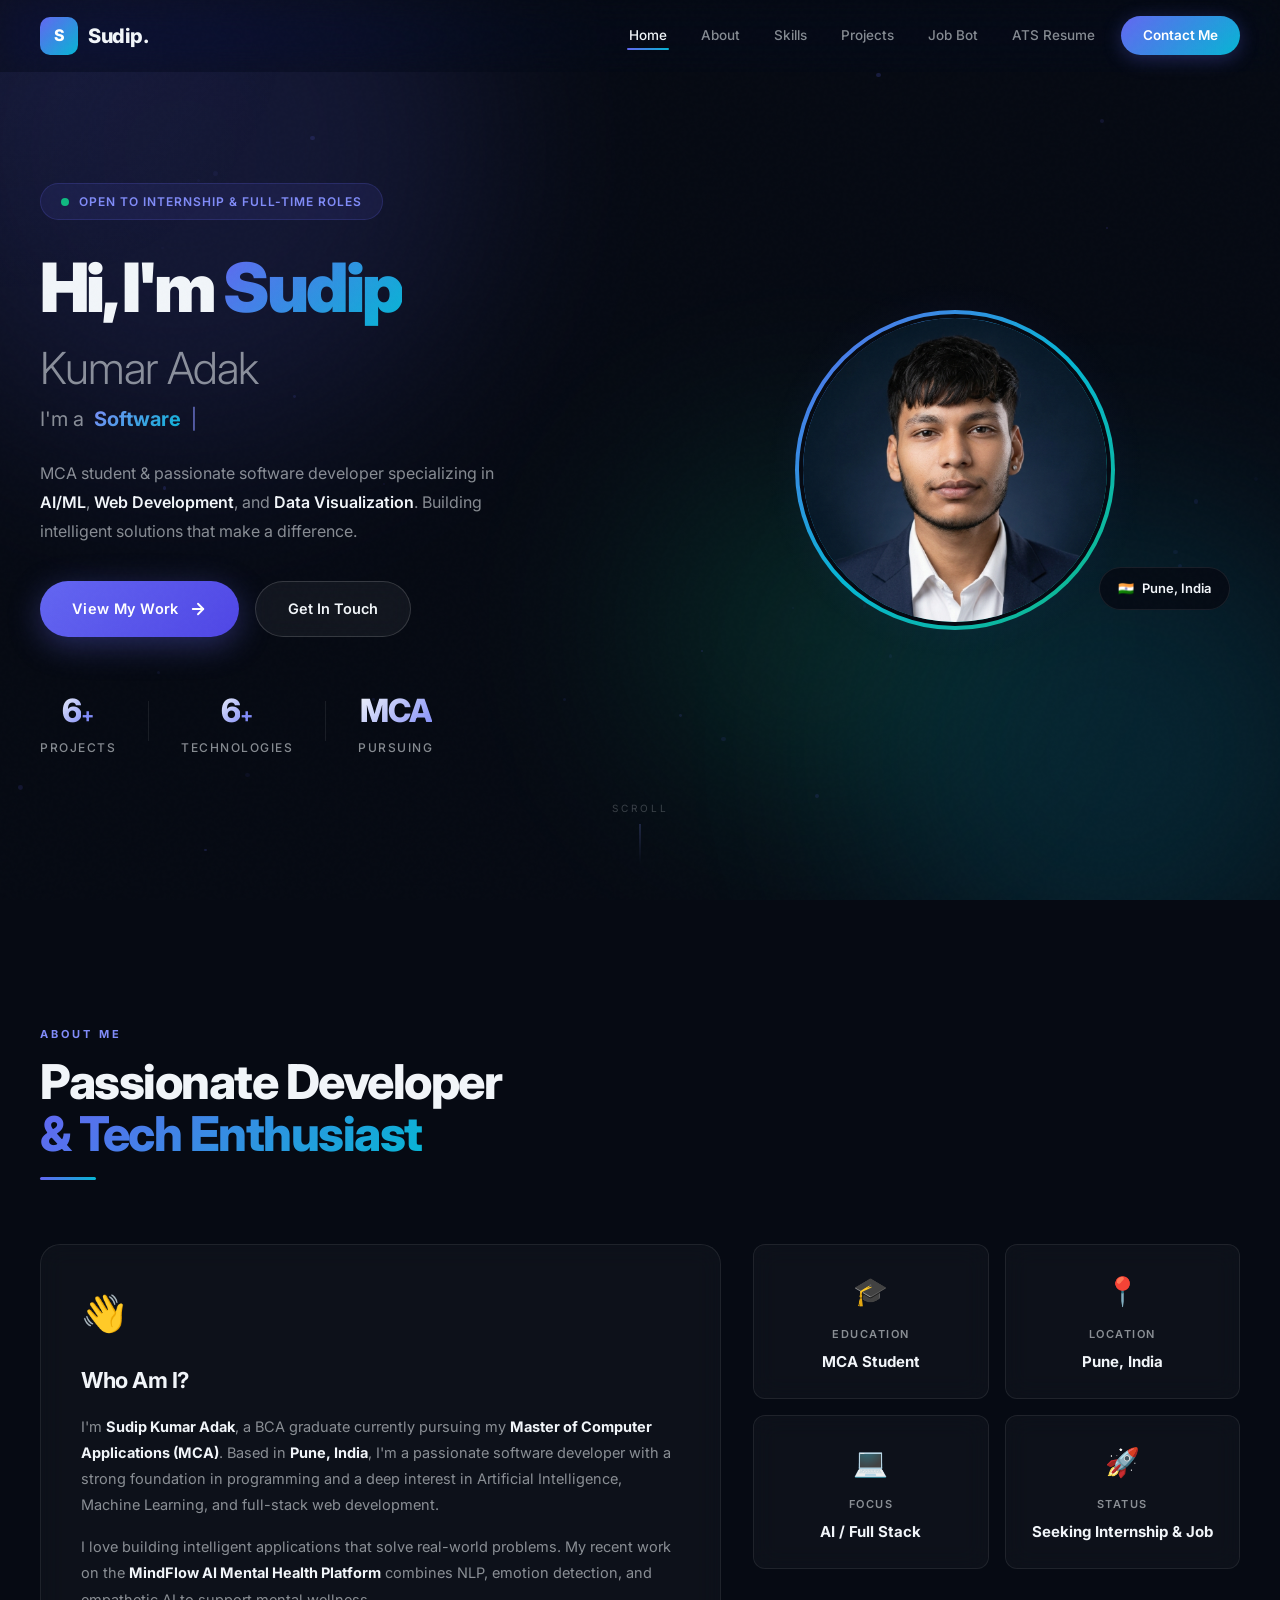
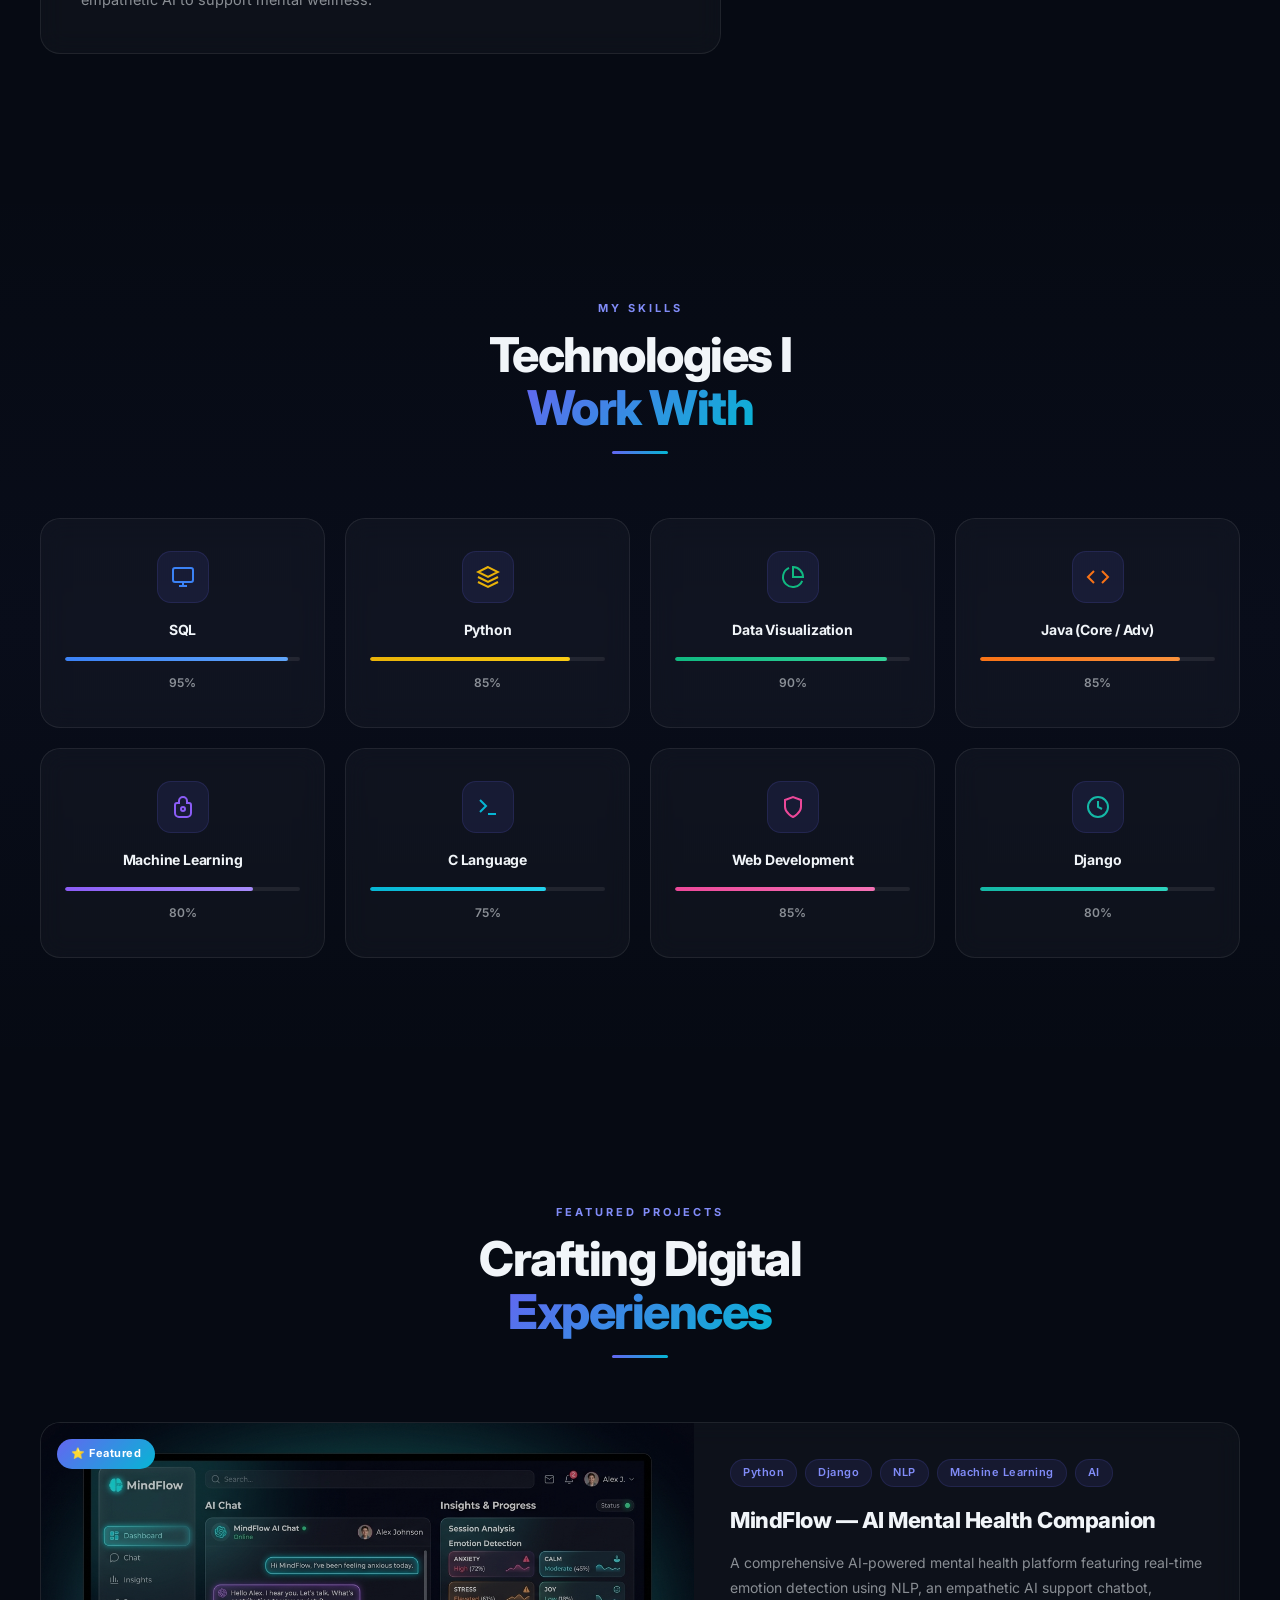
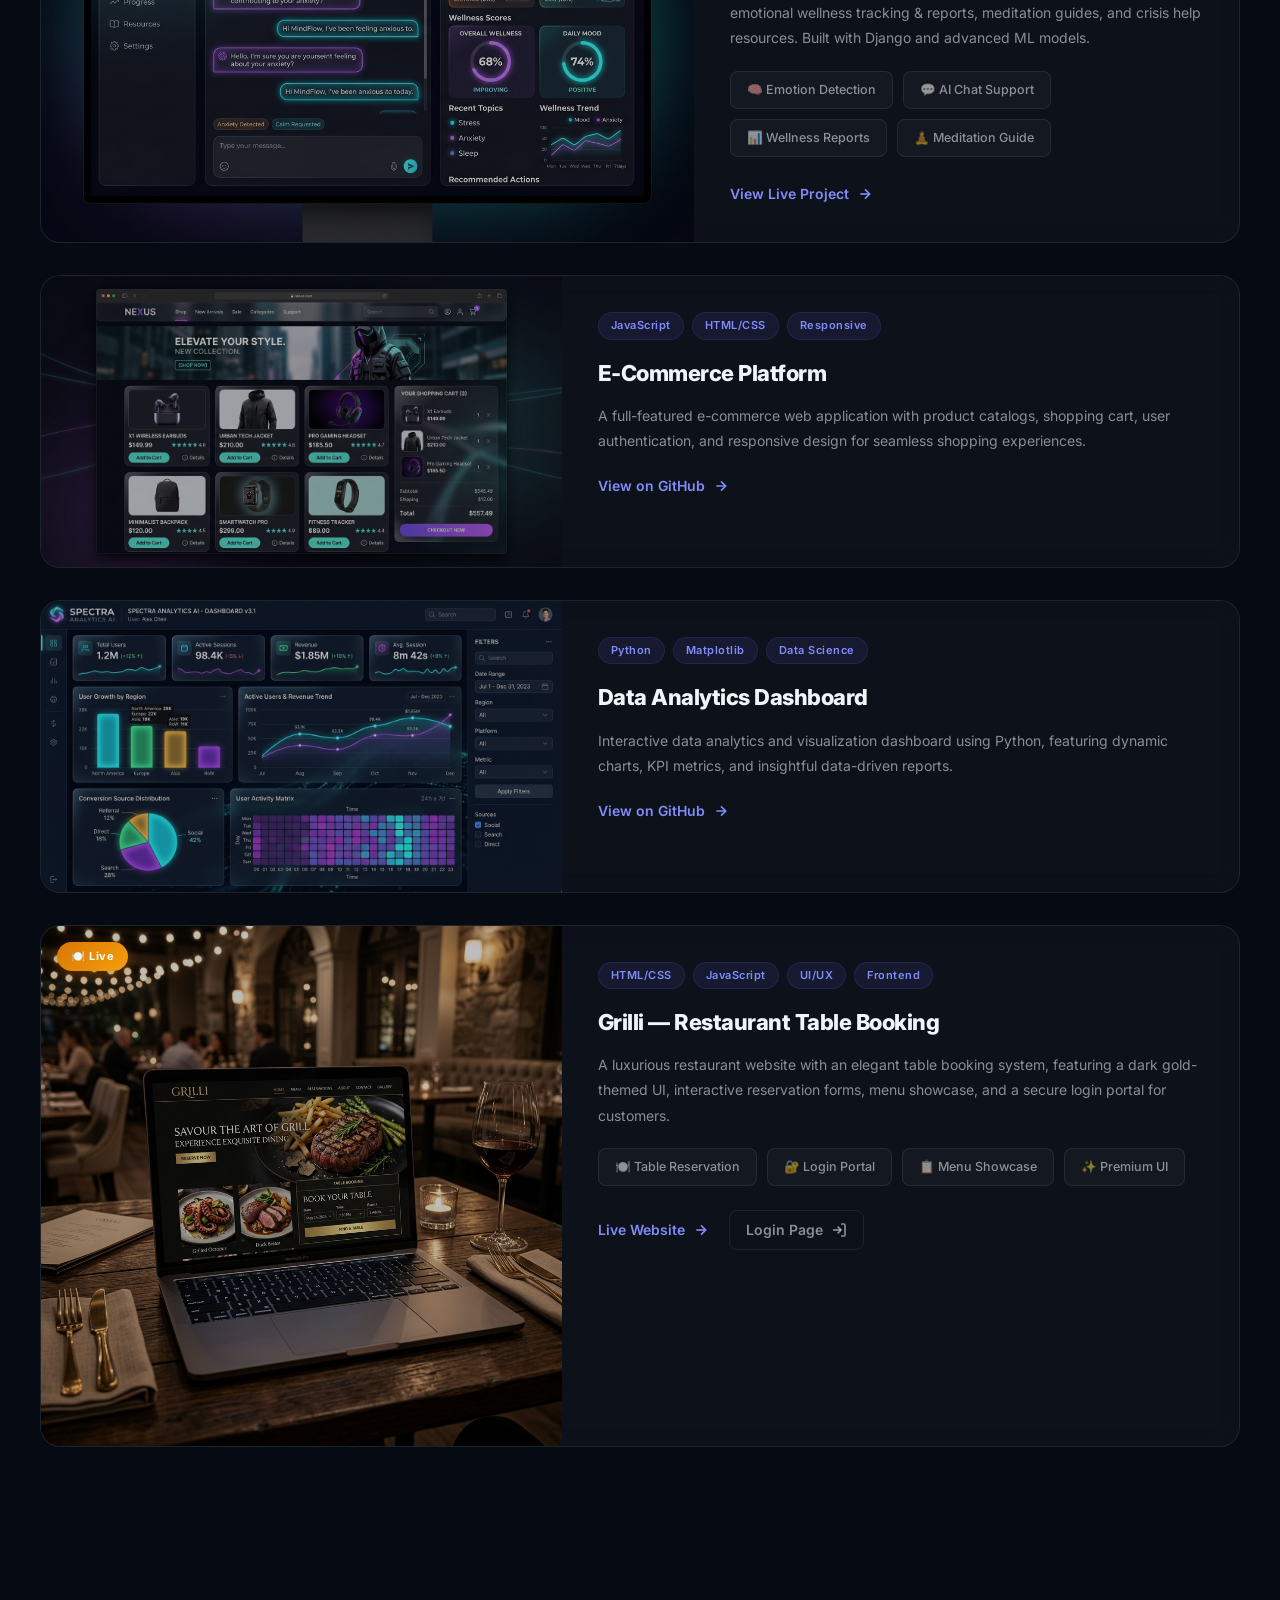
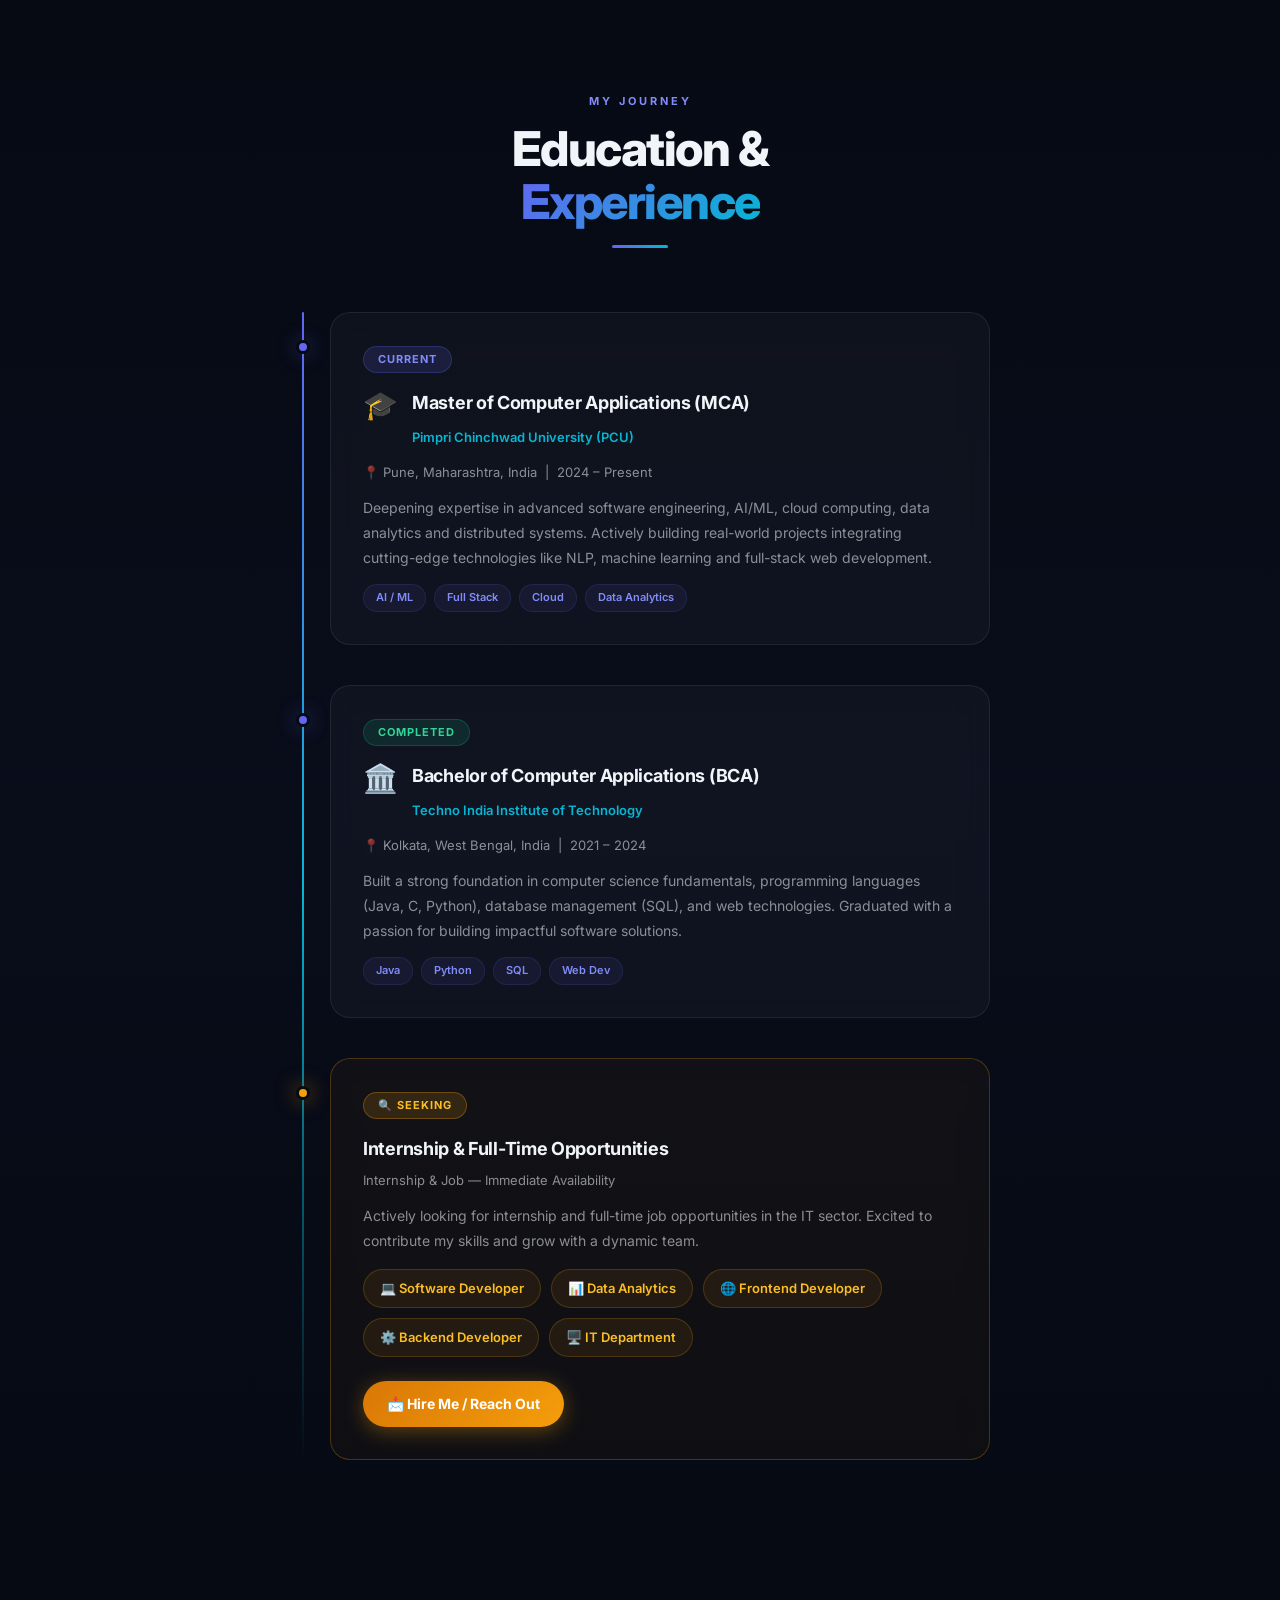
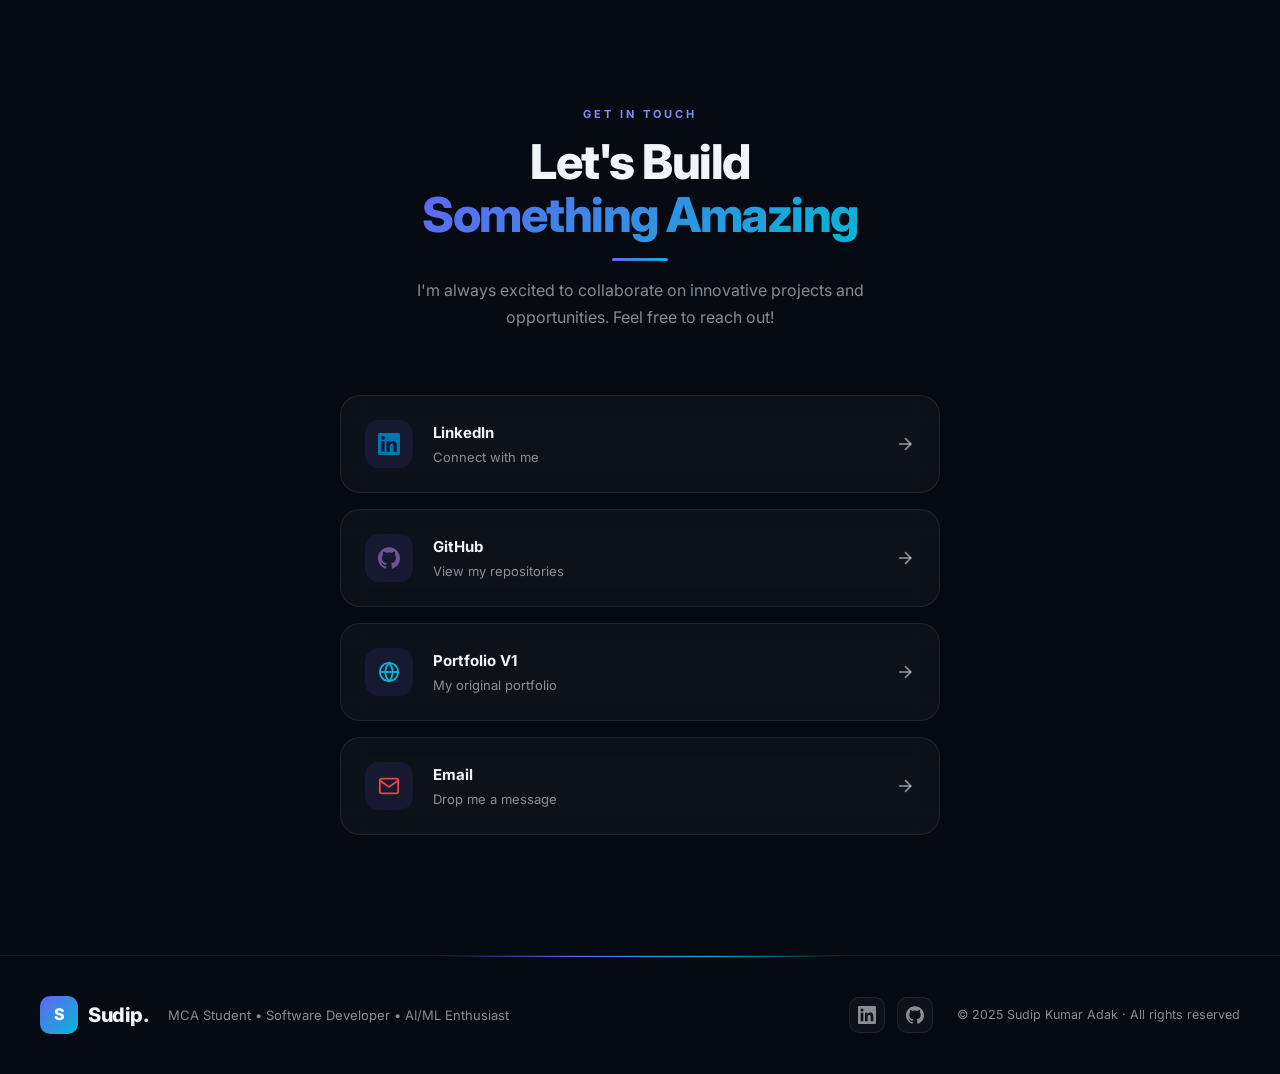
==== commit 511eb72d: "Replace HTML resume with highly ATS-optimized PDF resume" ====
--- a/index.html
+++ b/index.html
@@ -37,7 +37,7 @@
         <li><a href="#skills" class="nav-link">Skills</a></li>
         <li><a href="#projects" class="nav-link">Projects</a></li>
         <li><a href="dashboard.html" class="nav-link">Job Bot</a></li>
-        <li><a href="ats_resume.html" target="_blank" class="nav-link">ATS Resume</a></li>
+        <li><a href="Sudip_Kumar_Adak_Resume.pdf" download class="nav-link">ATS Resume</a></li>
         <li><a href="#contact" class="nav-link nav-cta">Contact Me</a></li>
       </ul>
     </div>
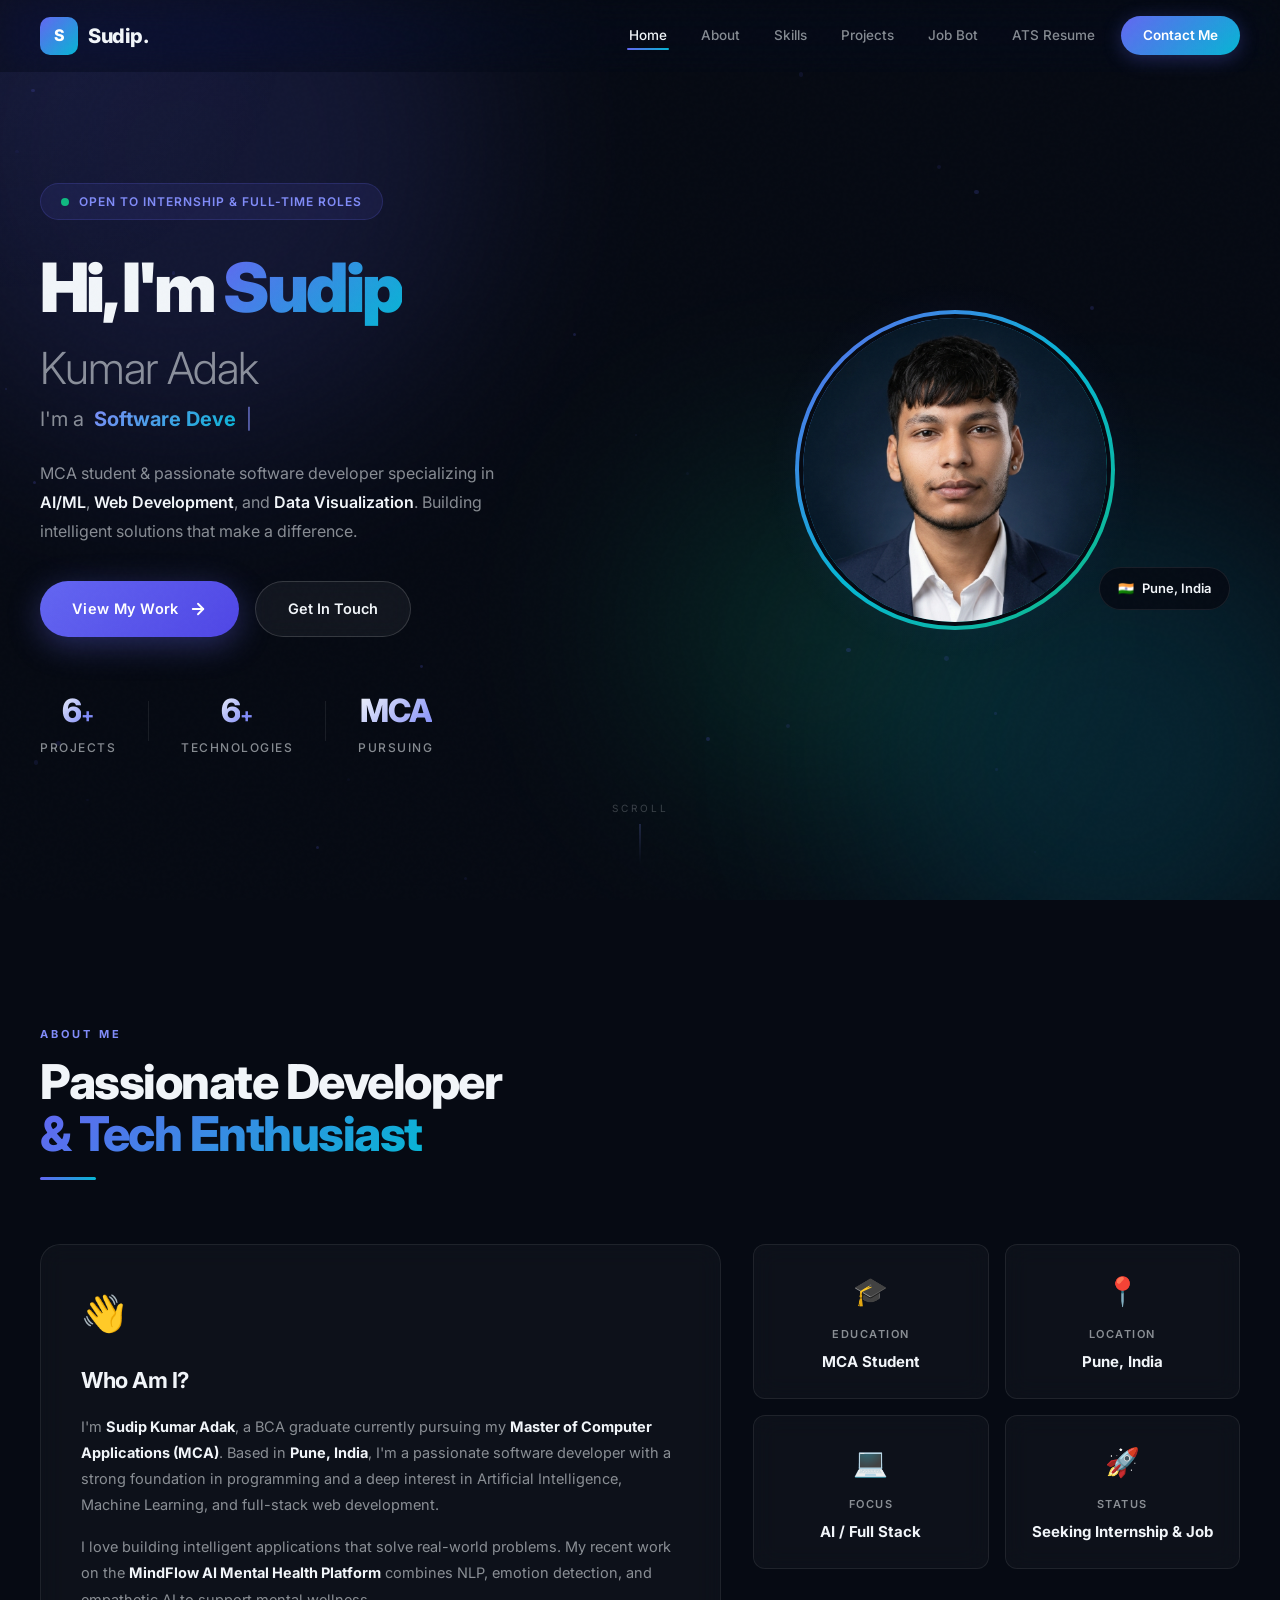
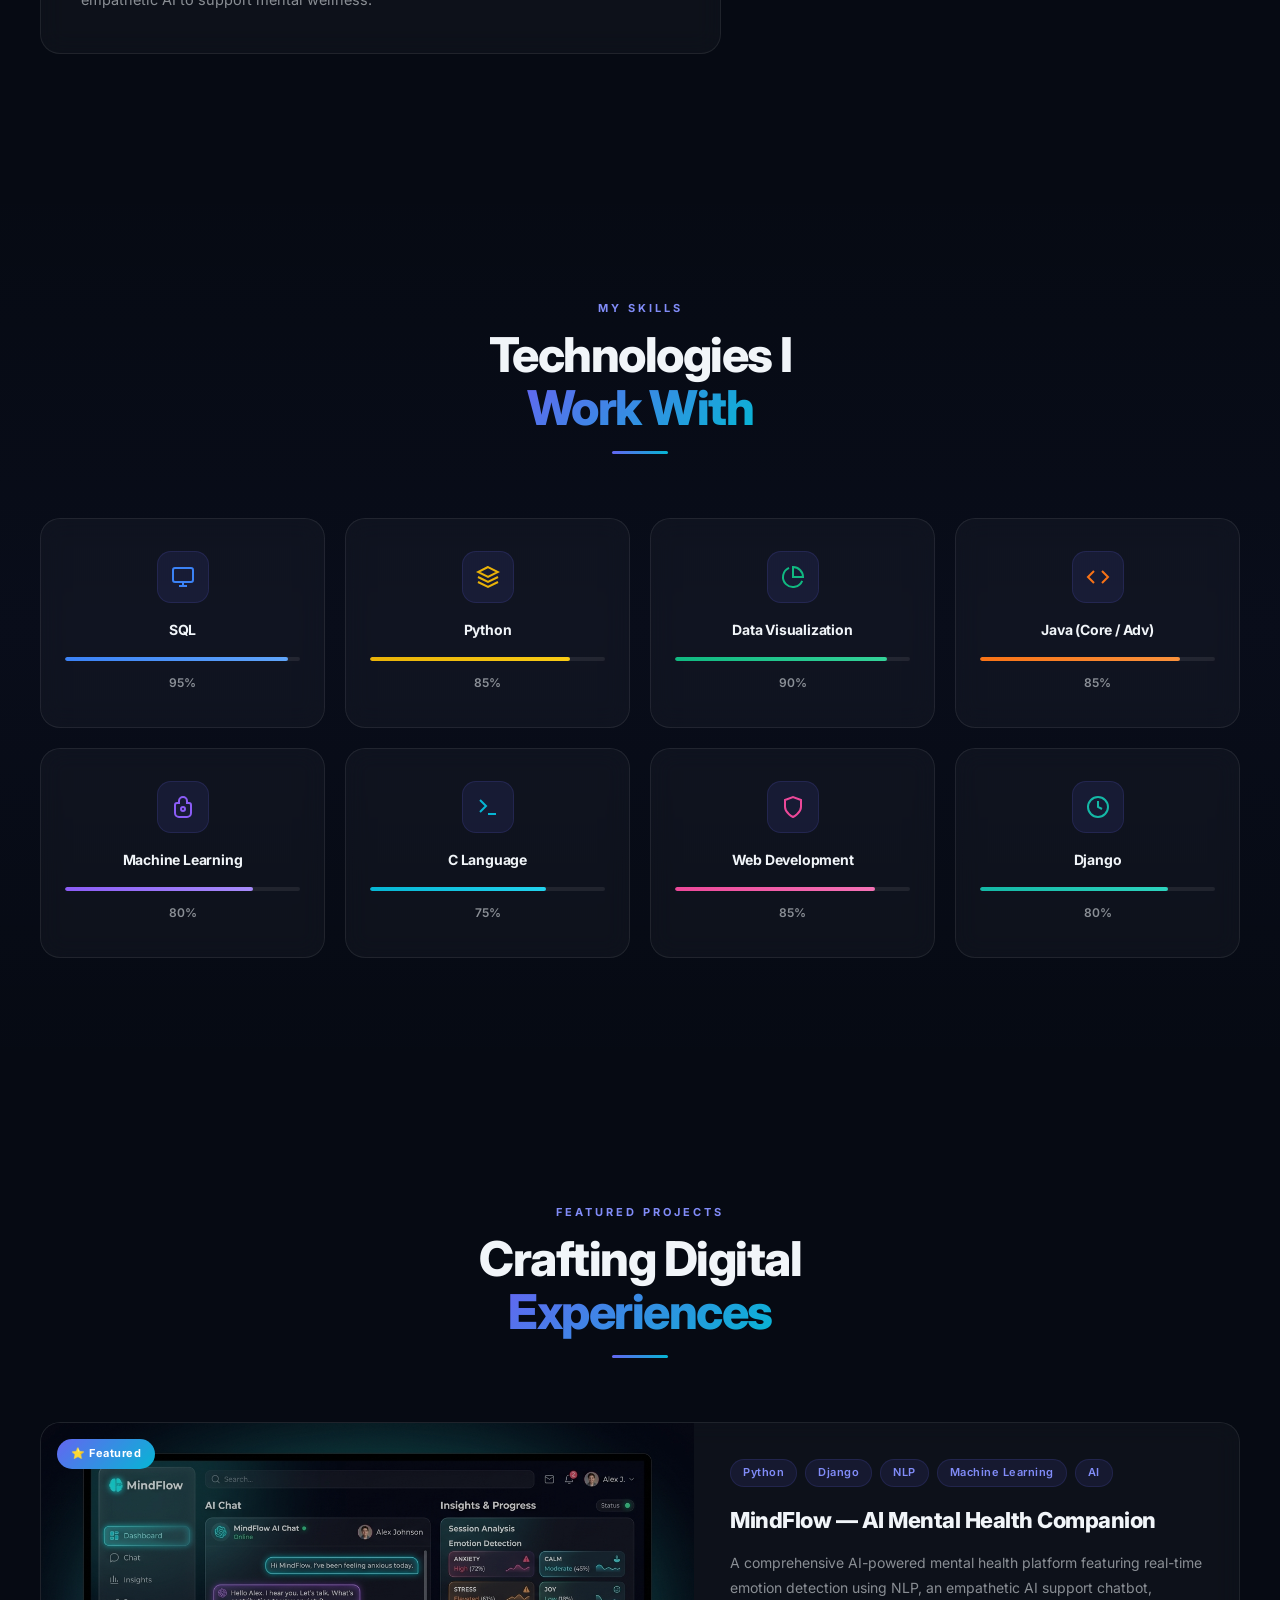
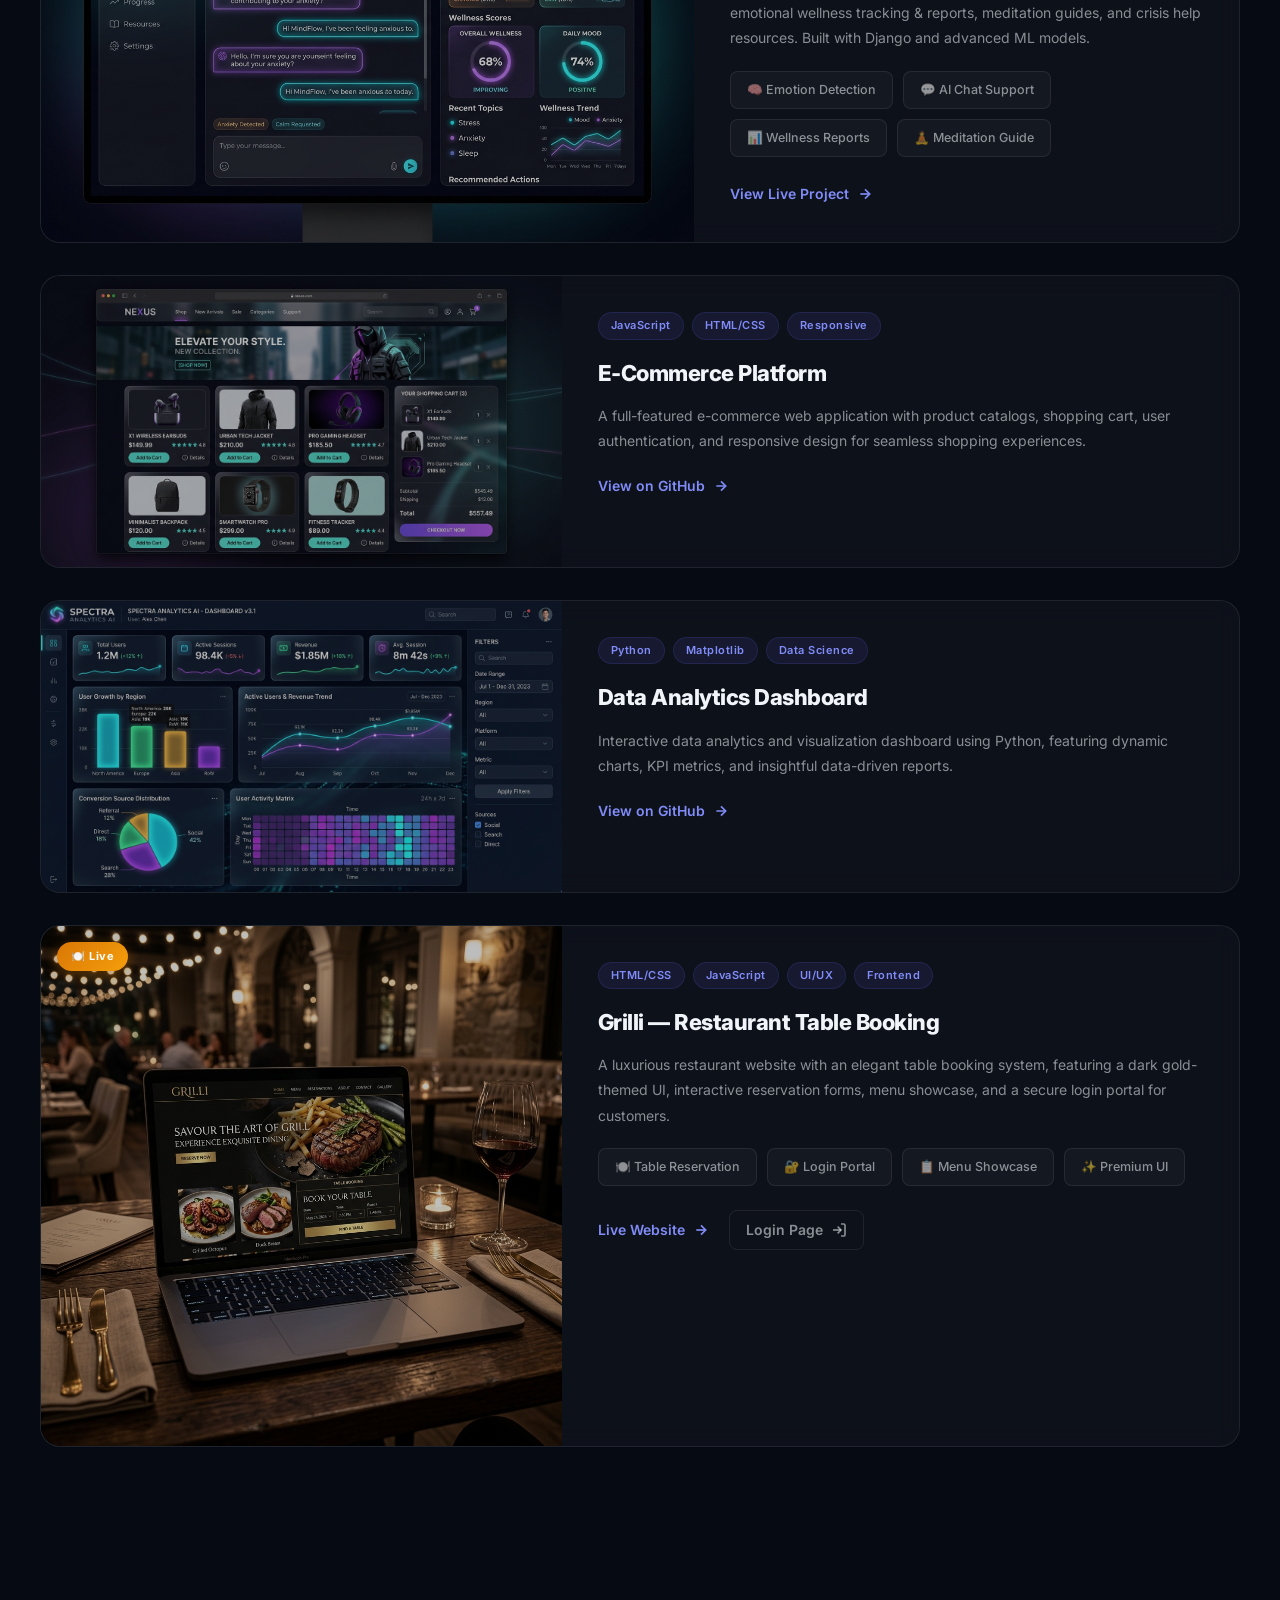
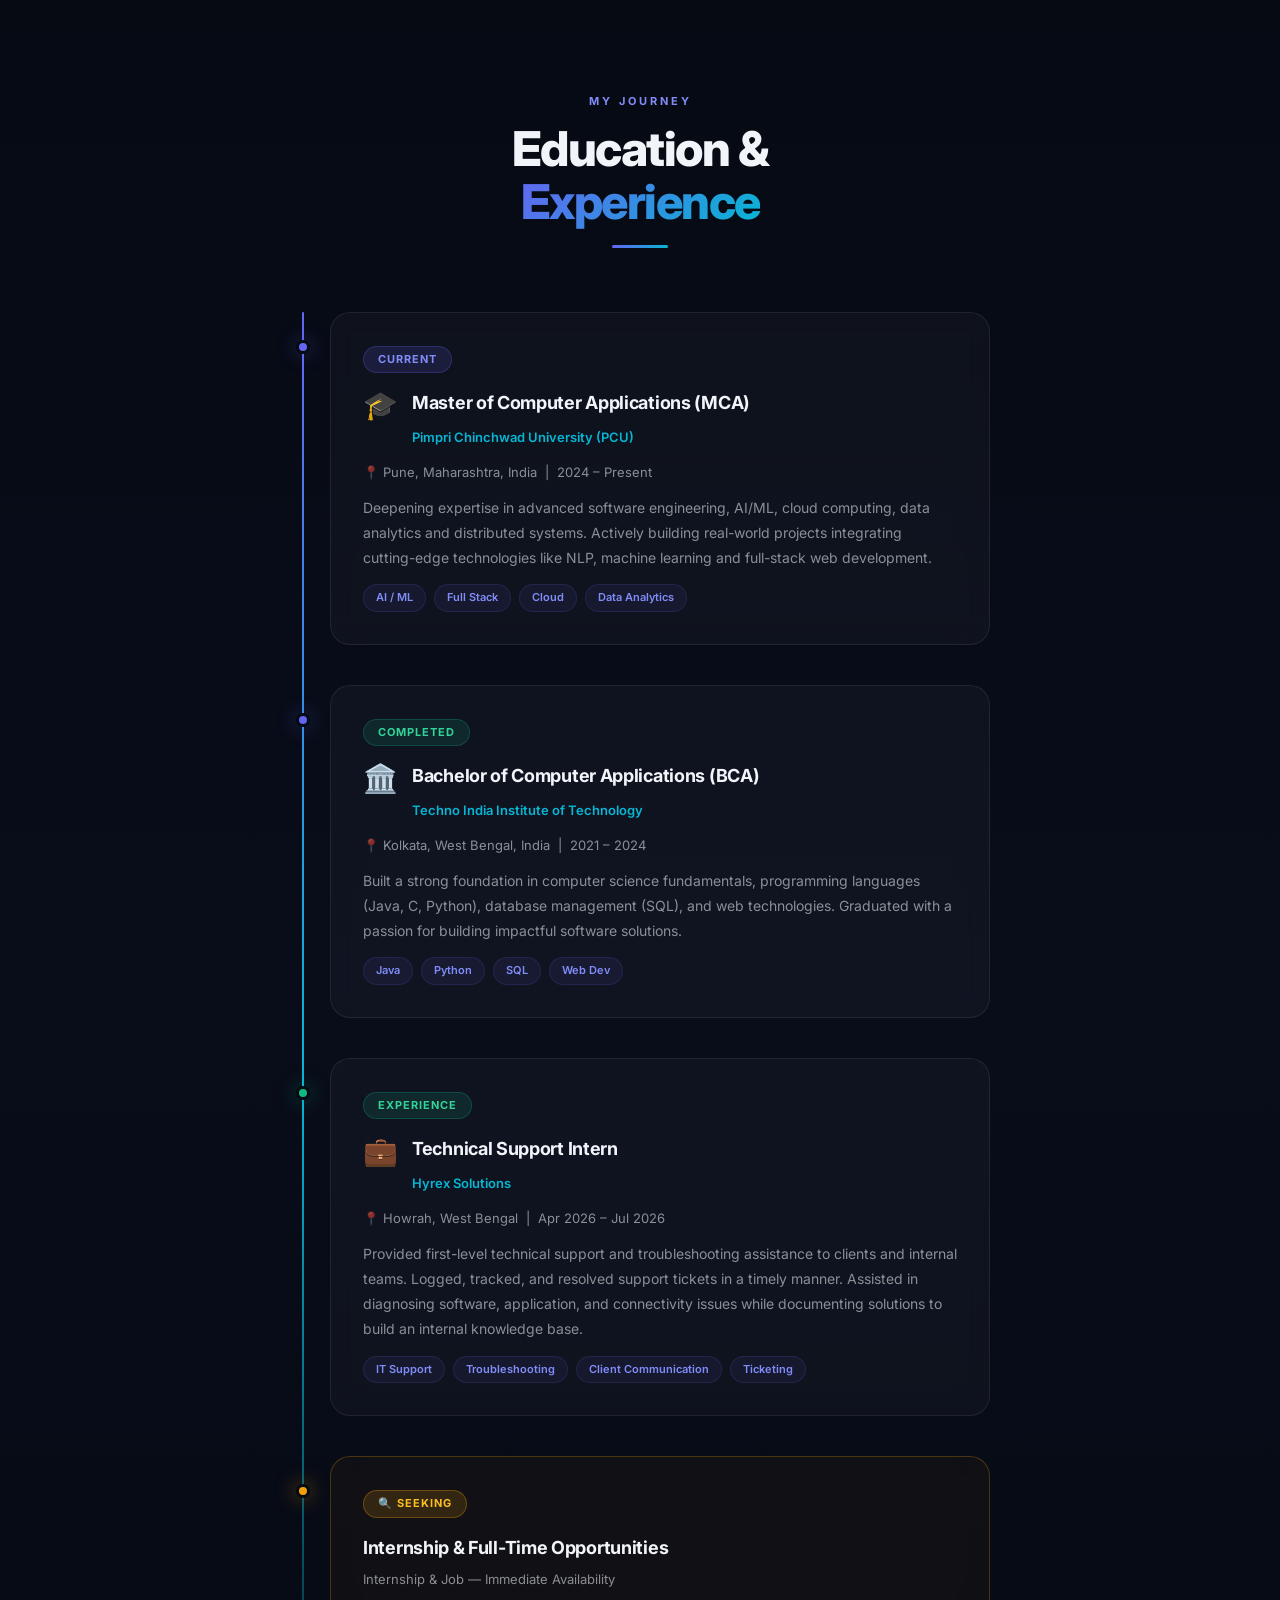
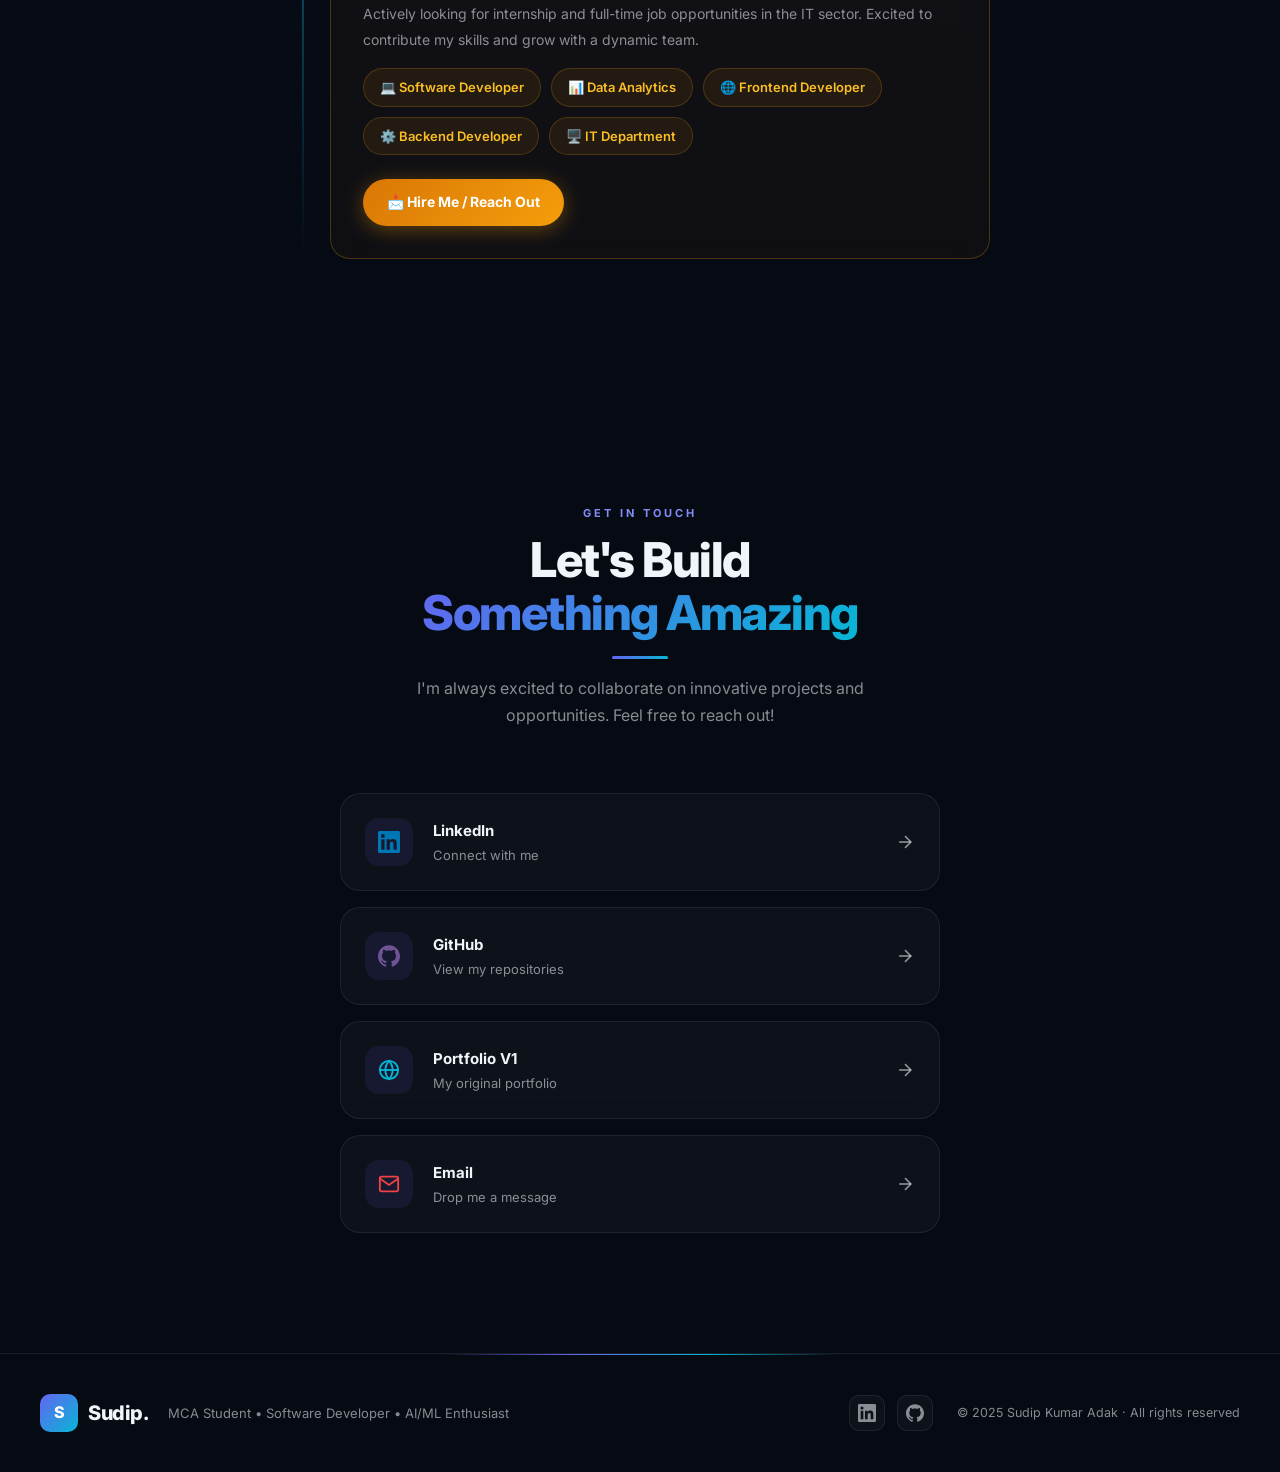
==== commit 793bc21d: "Add Hyrex Solutions Technical Support Internship to portfolio timeline and ATS Resume" ====
--- a/index.html
+++ b/index.html
@@ -462,6 +462,30 @@
           </div>
         </div>
 
+        <!-- Internship Experience -->
+        <div class="timeline-item" data-animate="fade-up" data-delay="180">
+          <div class="timeline-dot" style="background: var(--accent-green); box-shadow: 0 0 20px rgba(16, 185, 129, 0.4);"></div>
+          <div class="timeline-card">
+            <div class="timeline-badge completed">Experience</div>
+            <div class="timeline-uni-header">
+              <div class="timeline-uni-logo">💼</div>
+              <div>
+                <h4 class="timeline-title">Technical Support Intern</h4>
+                <span class="timeline-uni-name">Hyrex Solutions</span>
+              </div>
+            </div>
+            <p class="timeline-sub">📍 Howrah, West Bengal &nbsp;|&nbsp; Apr 2026 – Jul 2026</p>
+            <p class="timeline-desc">
+              Provided first-level technical support and troubleshooting assistance to clients and internal teams.
+              Logged, tracked, and resolved support tickets in a timely manner. Assisted in diagnosing software, 
+              application, and connectivity issues while documenting solutions to build an internal knowledge base.
+            </p>
+            <div class="timeline-tags">
+              <span>IT Support</span><span>Troubleshooting</span><span>Client Communication</span><span>Ticketing</span>
+            </div>
+          </div>
+        </div>
+
         <!-- Looking For -->
         <div class="timeline-item" data-animate="fade-up" data-delay="240">
           <div class="timeline-dot timeline-dot-seek"></div>
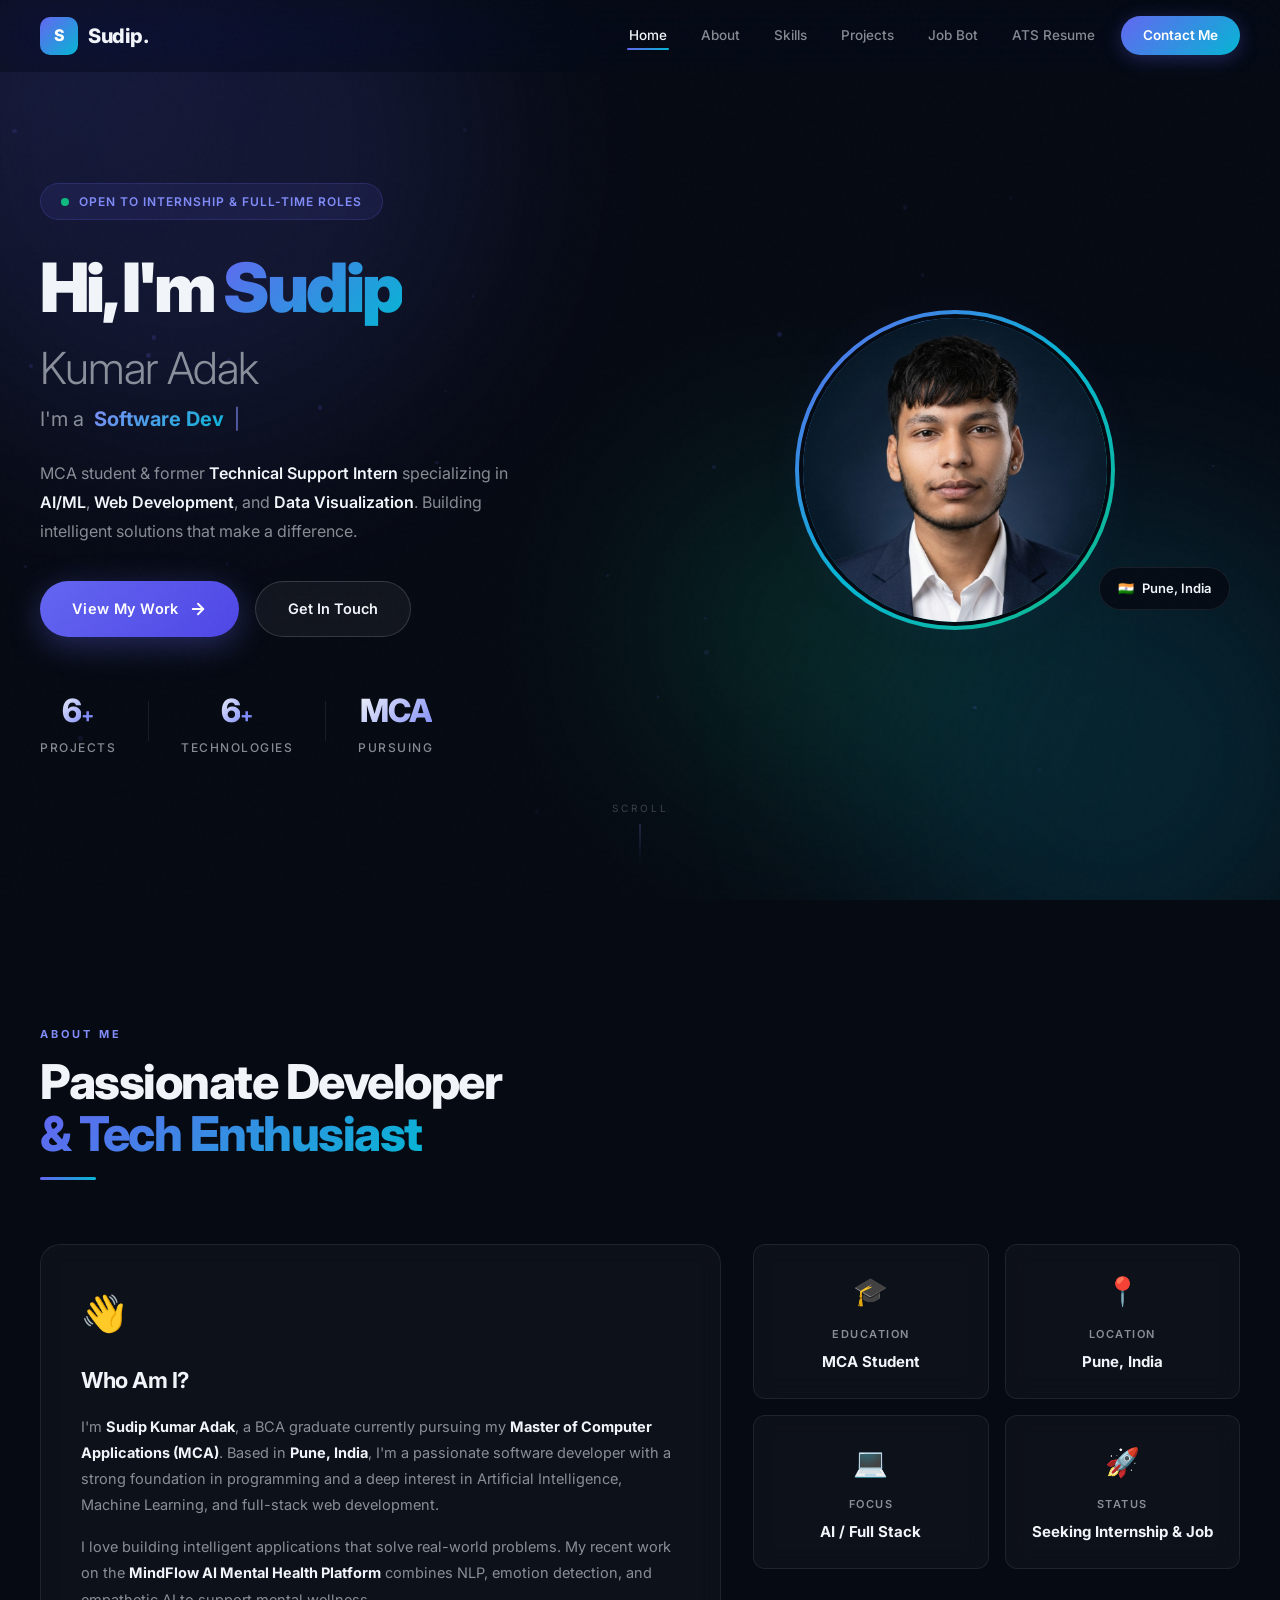
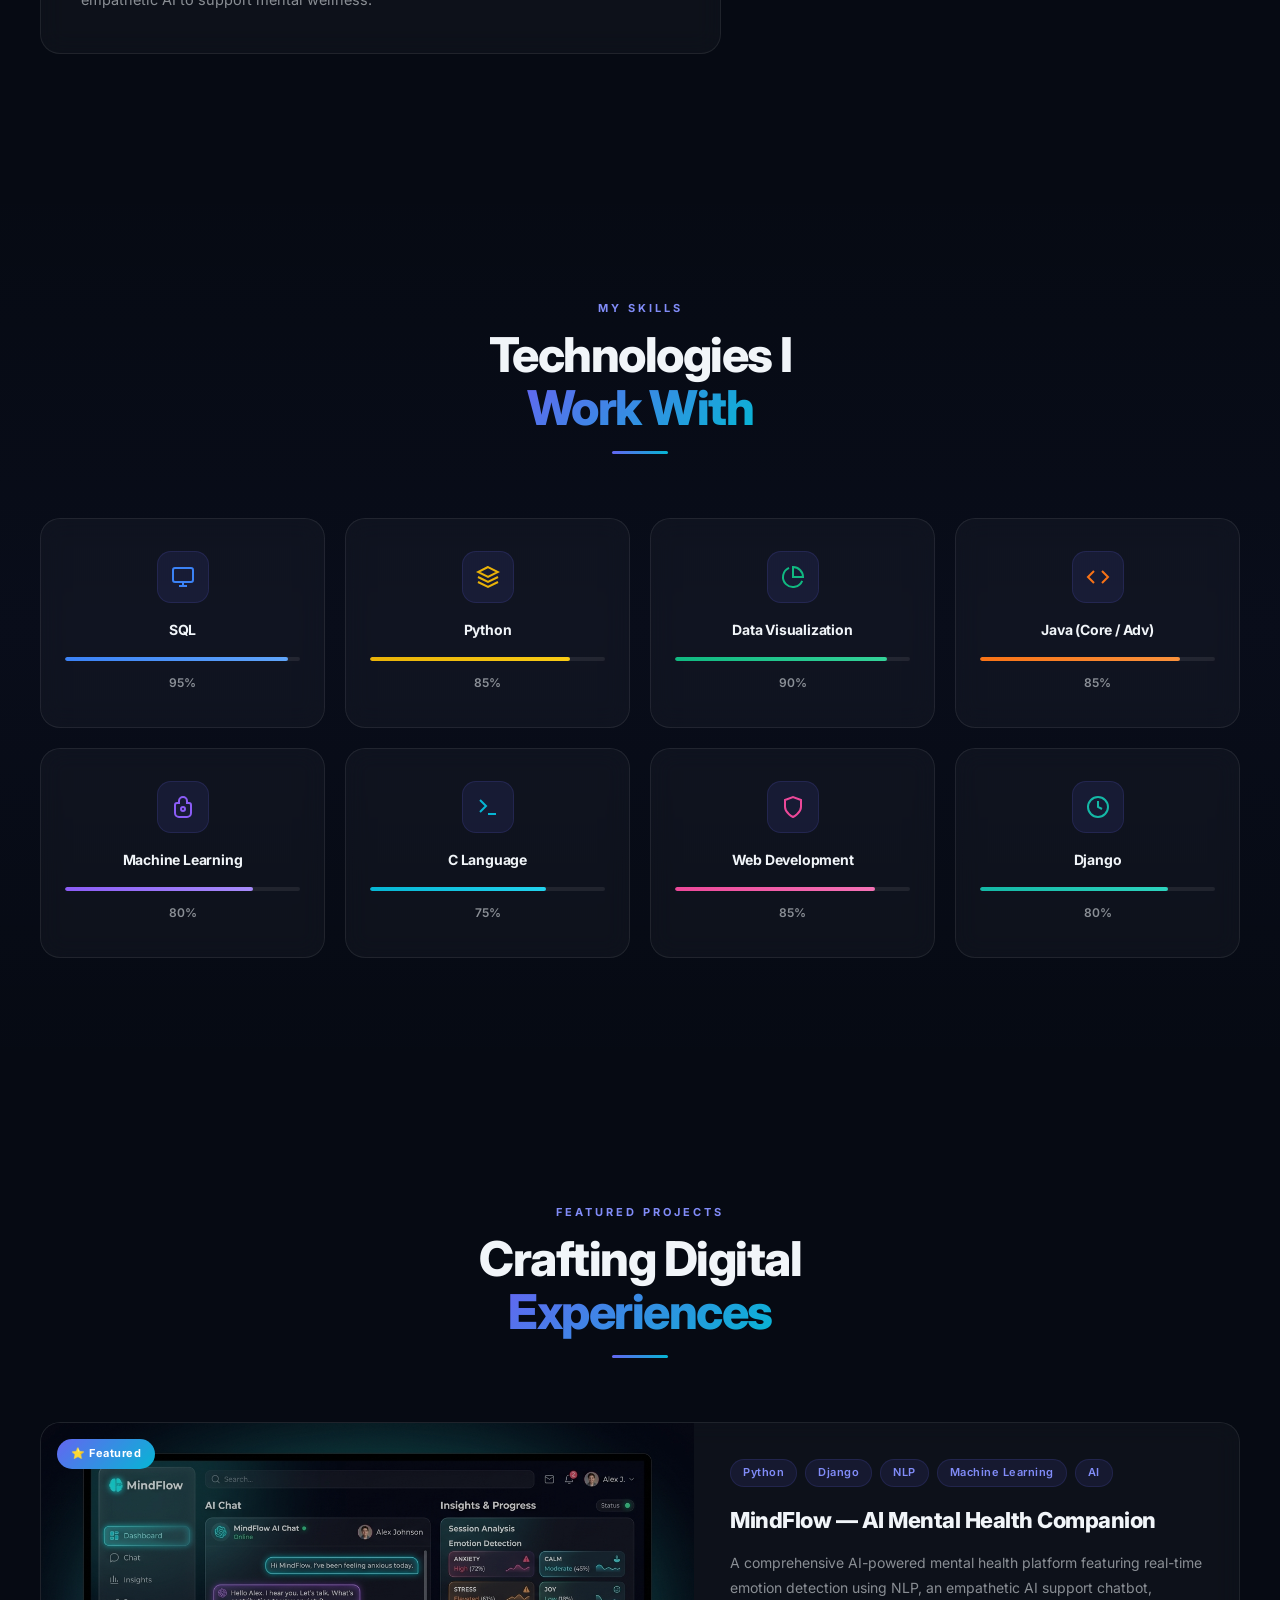
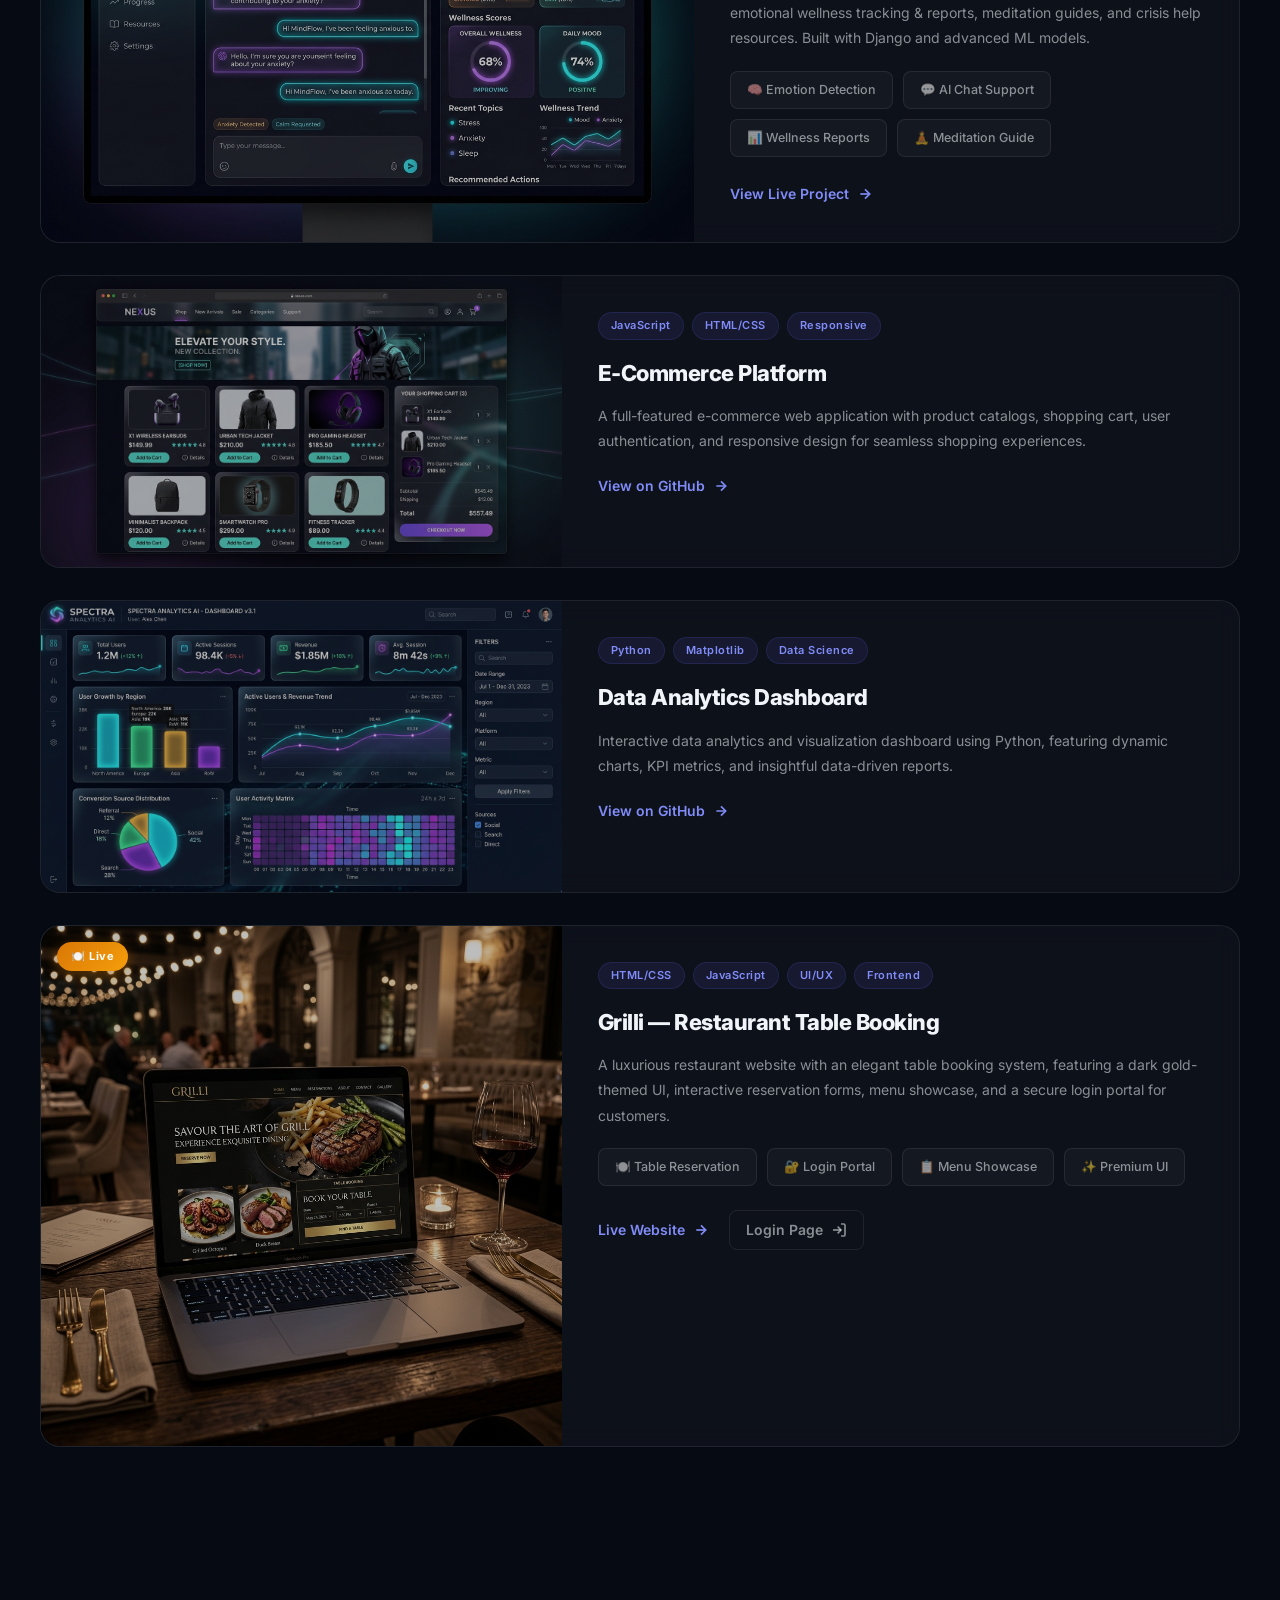
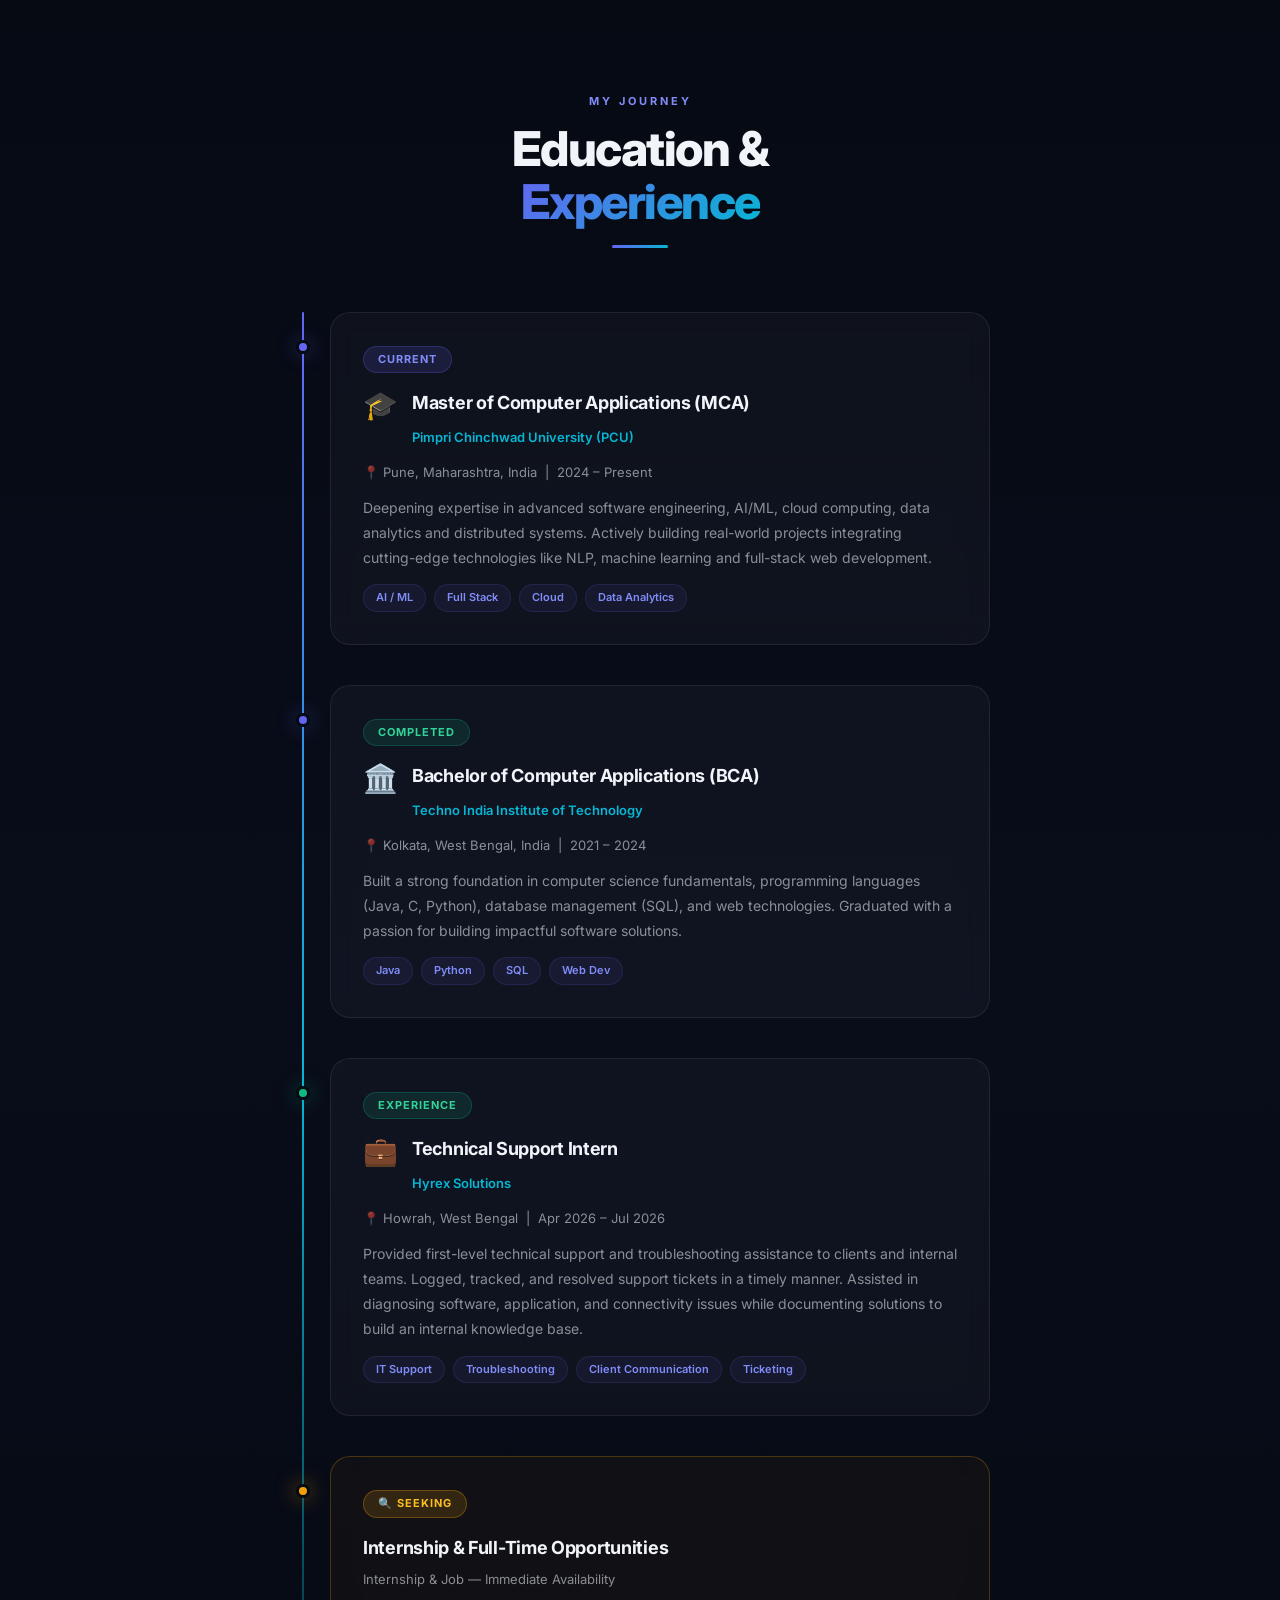
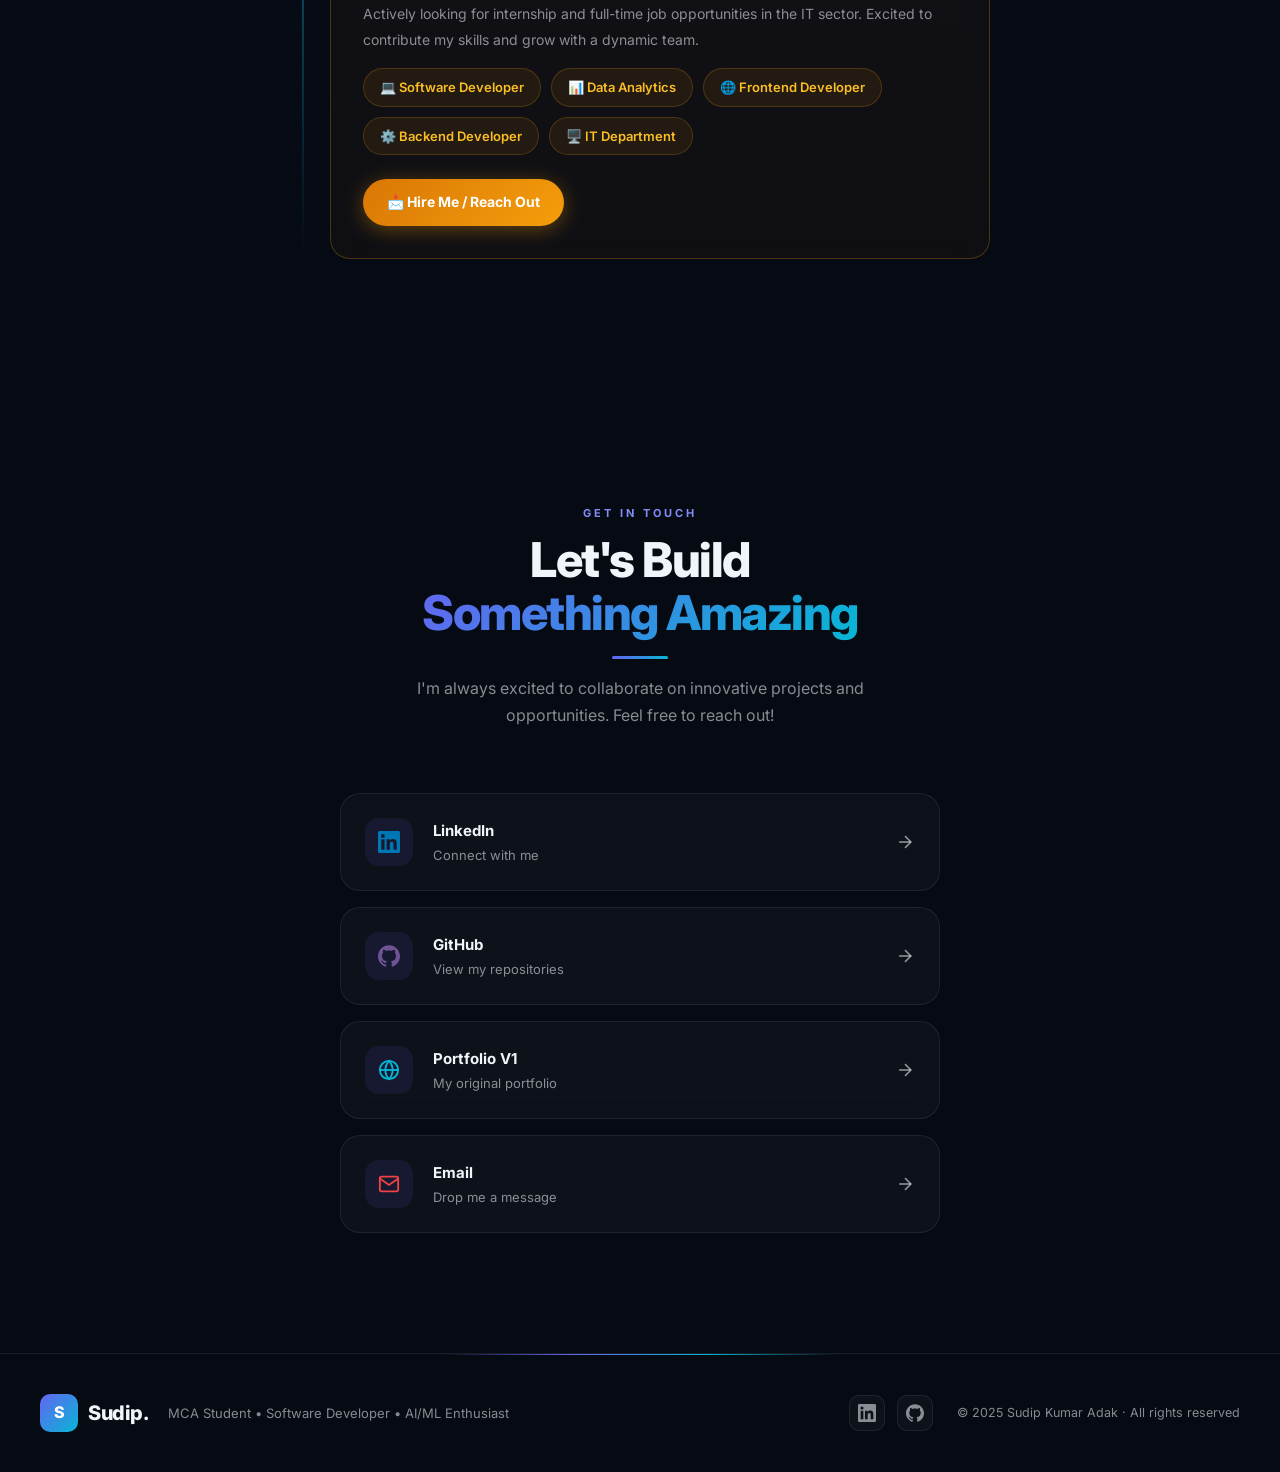
==== commit 87210bf0: "Highlight Technical Support Internship in hero section" ====
--- a/index.html
+++ b/index.html
@@ -66,7 +66,7 @@
           <span class="typing-cursor">|</span>
         </div>
         <p class="hero-description" data-animate="fade-up" data-delay="300">
-          MCA student & passionate software developer specializing in 
+          MCA student & former <strong>Technical Support Intern</strong> specializing in 
           <strong>AI/ML</strong>, <strong>Web Development</strong>, and 
           <strong>Data Visualization</strong>. Building intelligent 
           solutions that make a difference.
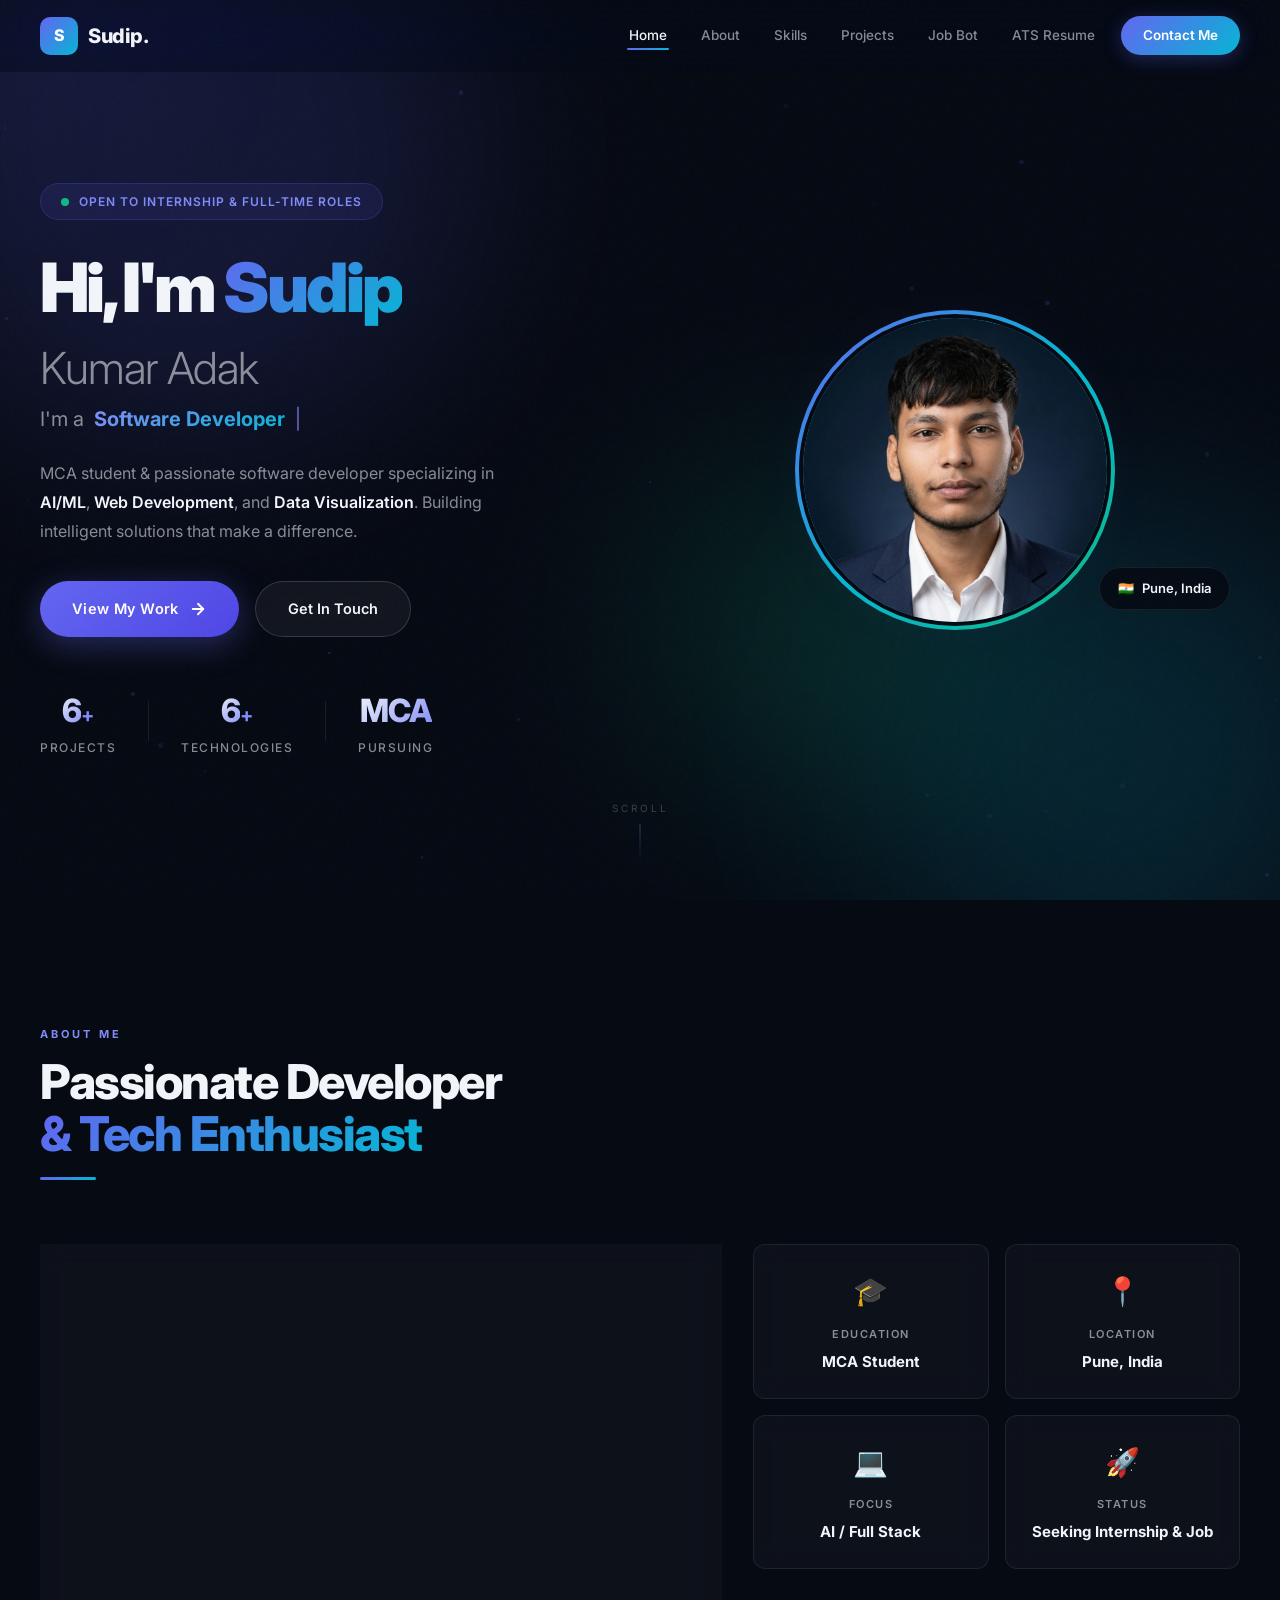
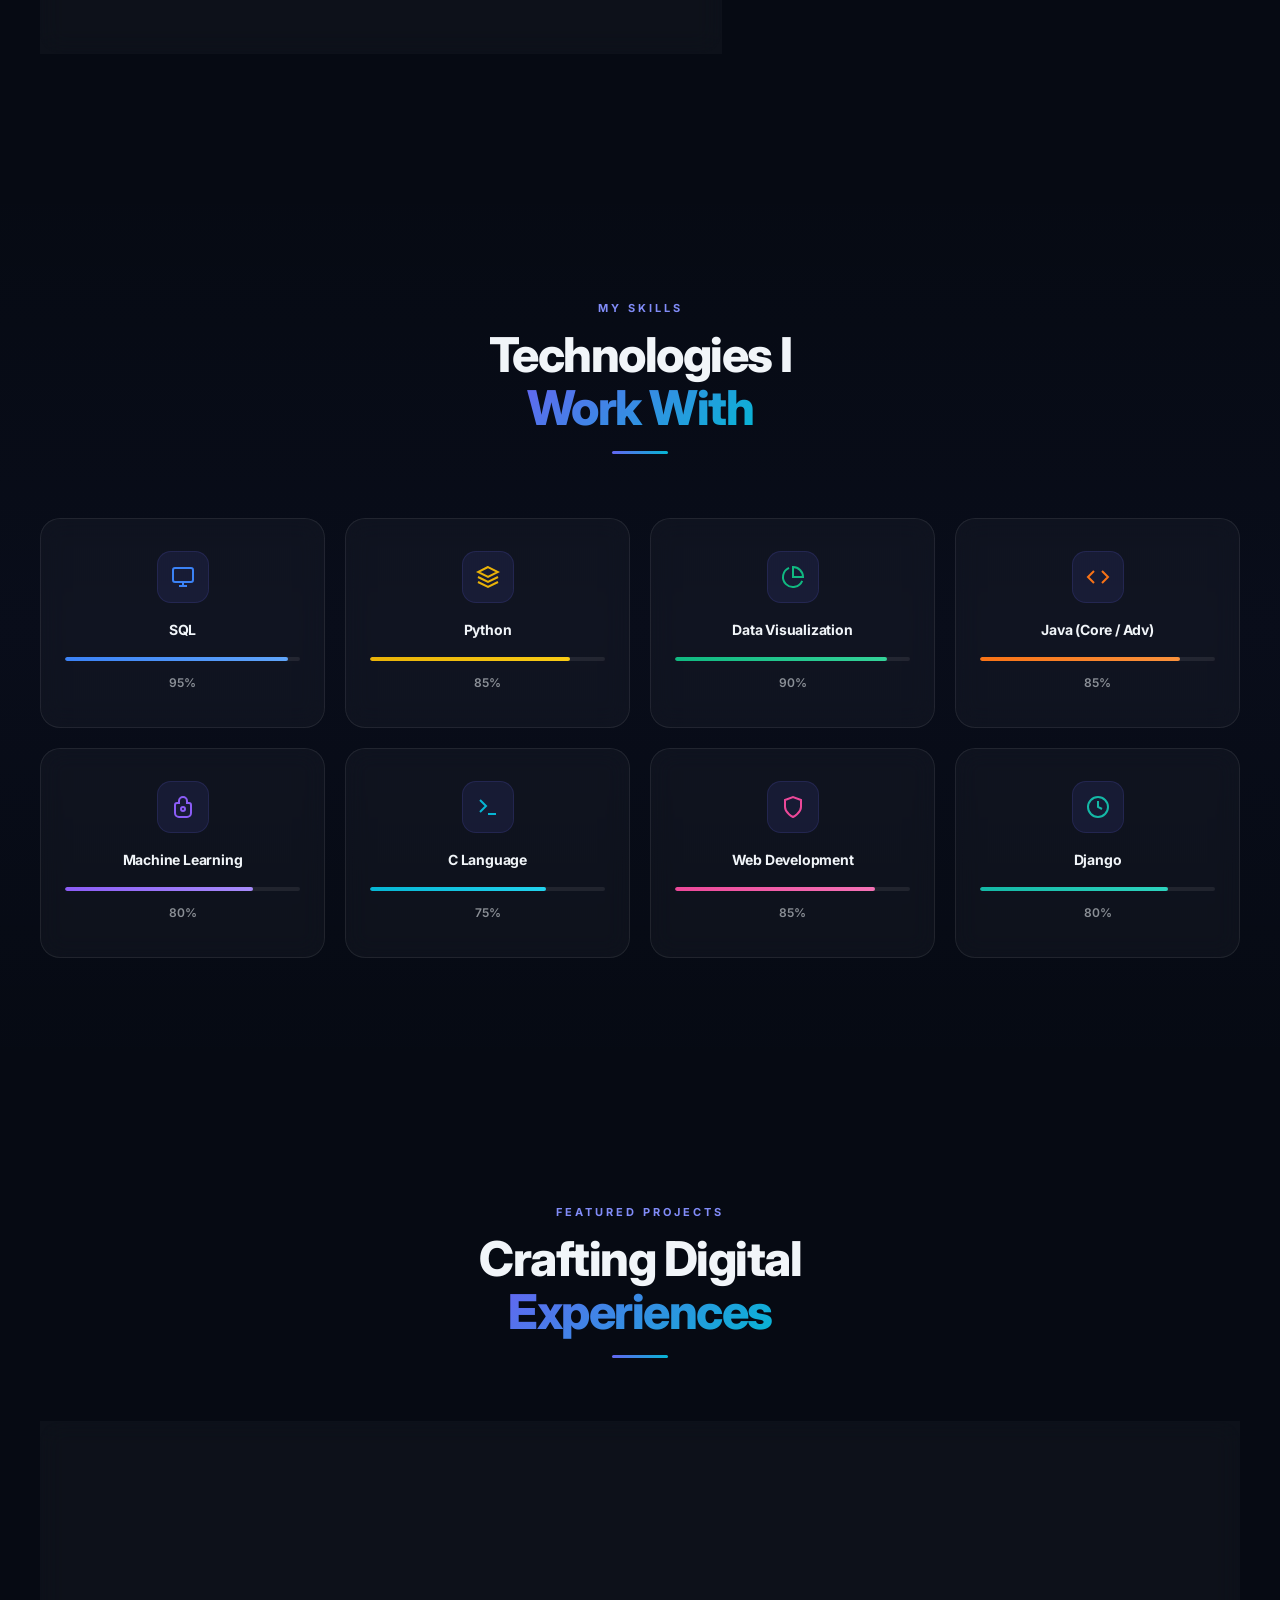
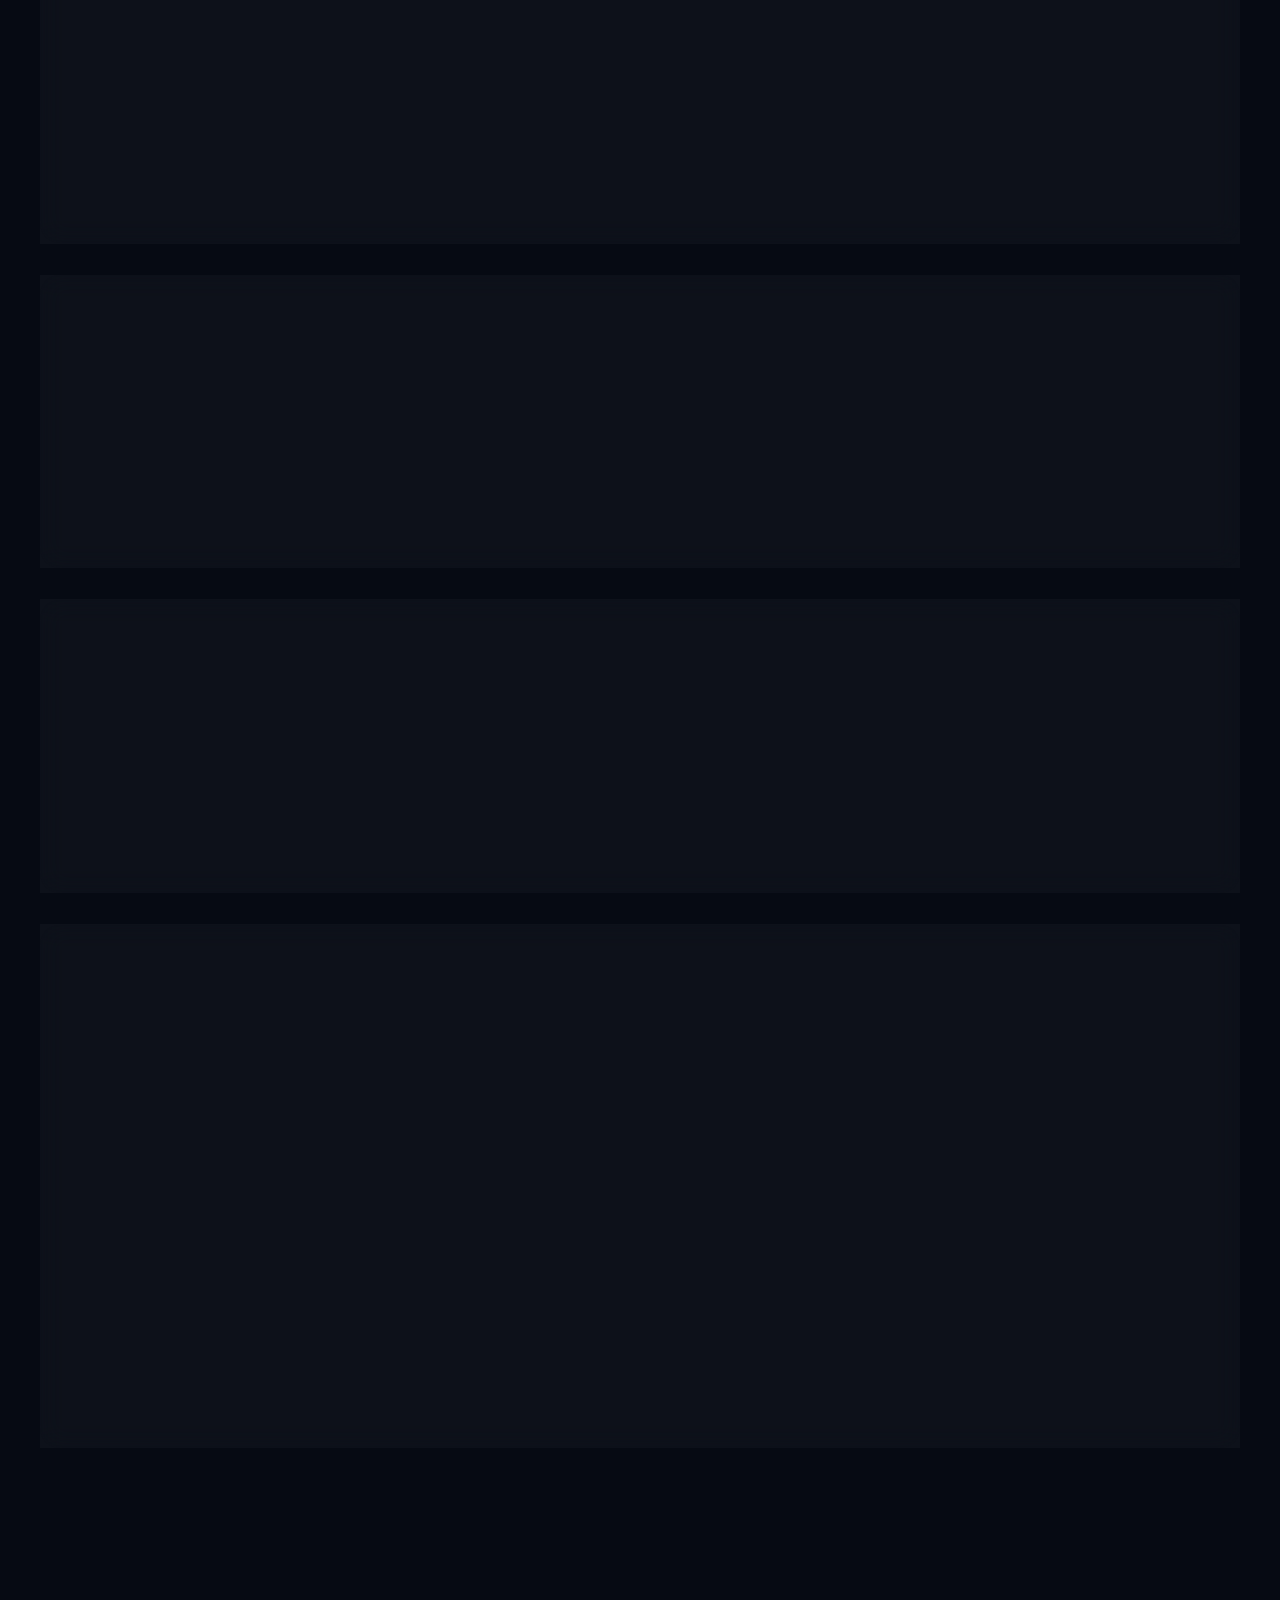
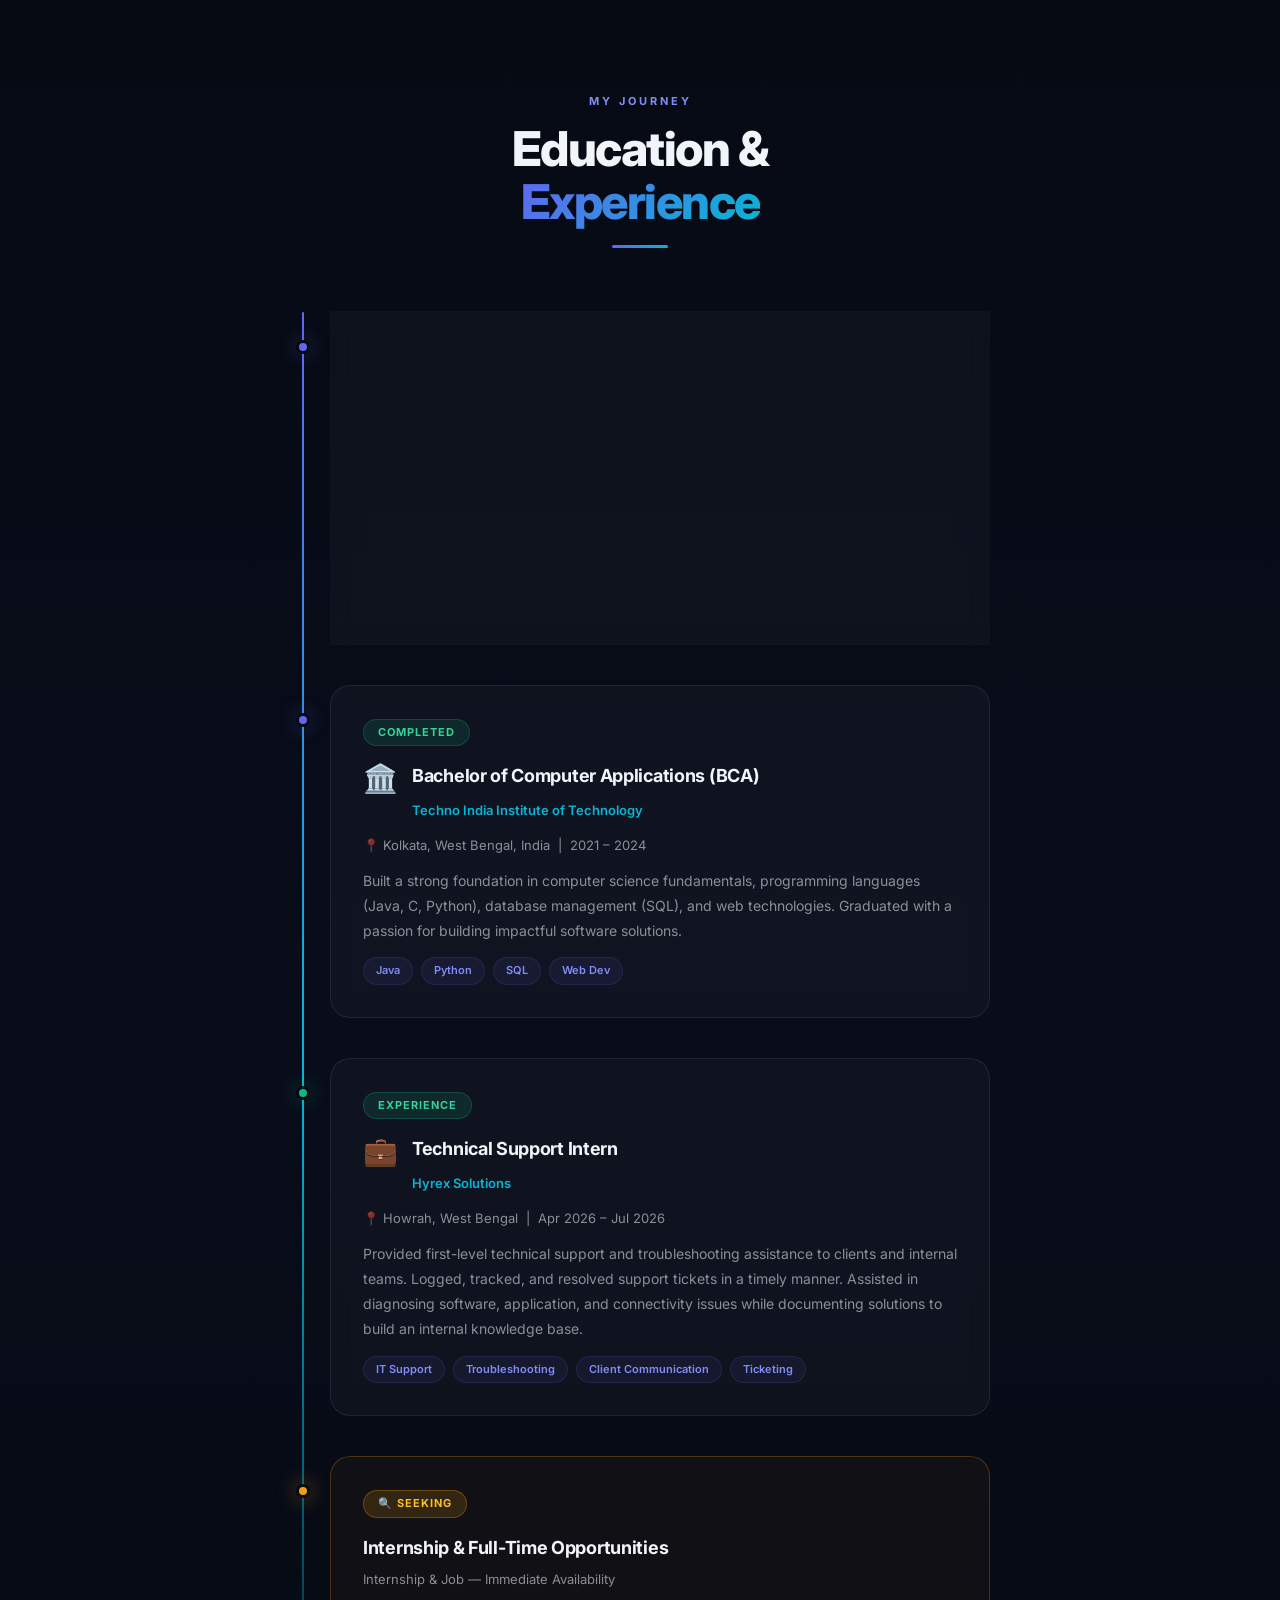
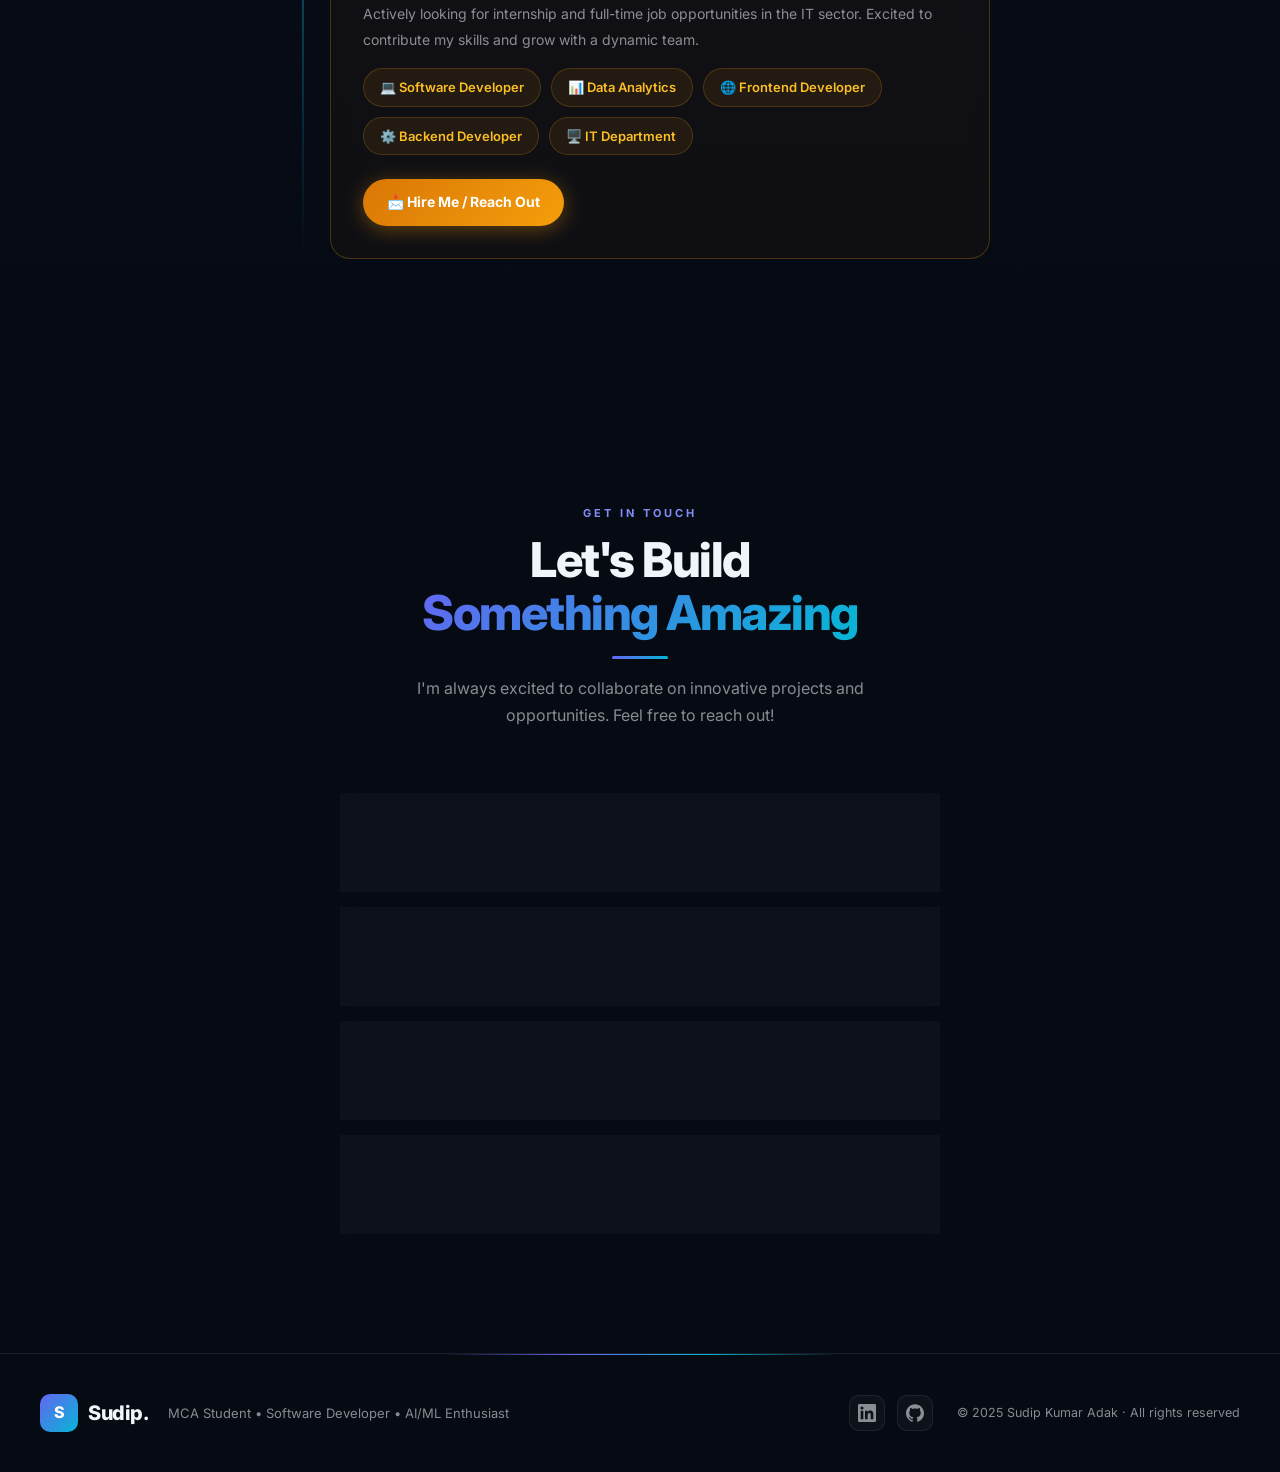
==== commit d426266c: "Revert "Highlight Technical Support Internship in hero section" This reverts commit 87210bf04d8ca80f" ====
--- a/index.html
+++ b/index.html
@@ -66,7 +66,7 @@
           <span class="typing-cursor">|</span>
         </div>
         <p class="hero-description" data-animate="fade-up" data-delay="300">
-          MCA student & former <strong>Technical Support Intern</strong> specializing in 
+          MCA student & passionate software developer specializing in 
           <strong>AI/ML</strong>, <strong>Web Development</strong>, and 
           <strong>Data Visualization</strong>. Building intelligent 
           solutions that make a difference.
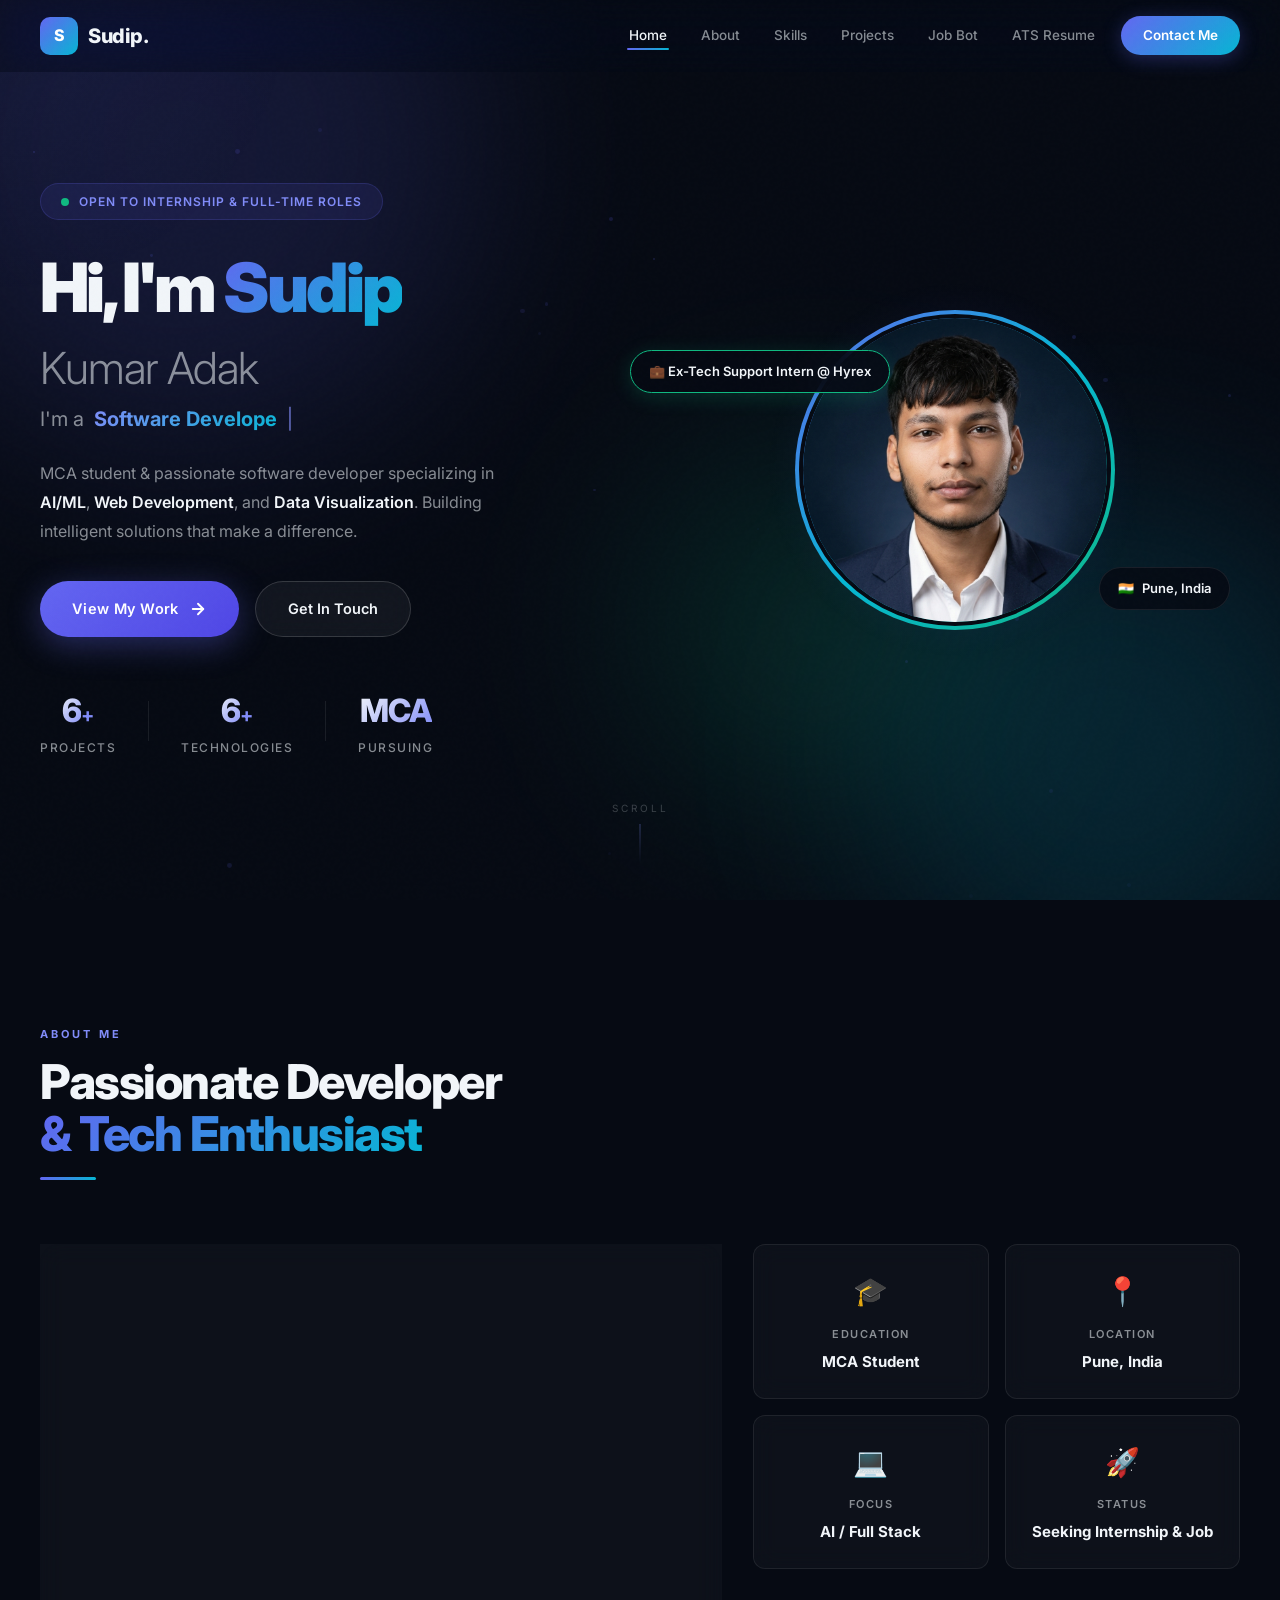
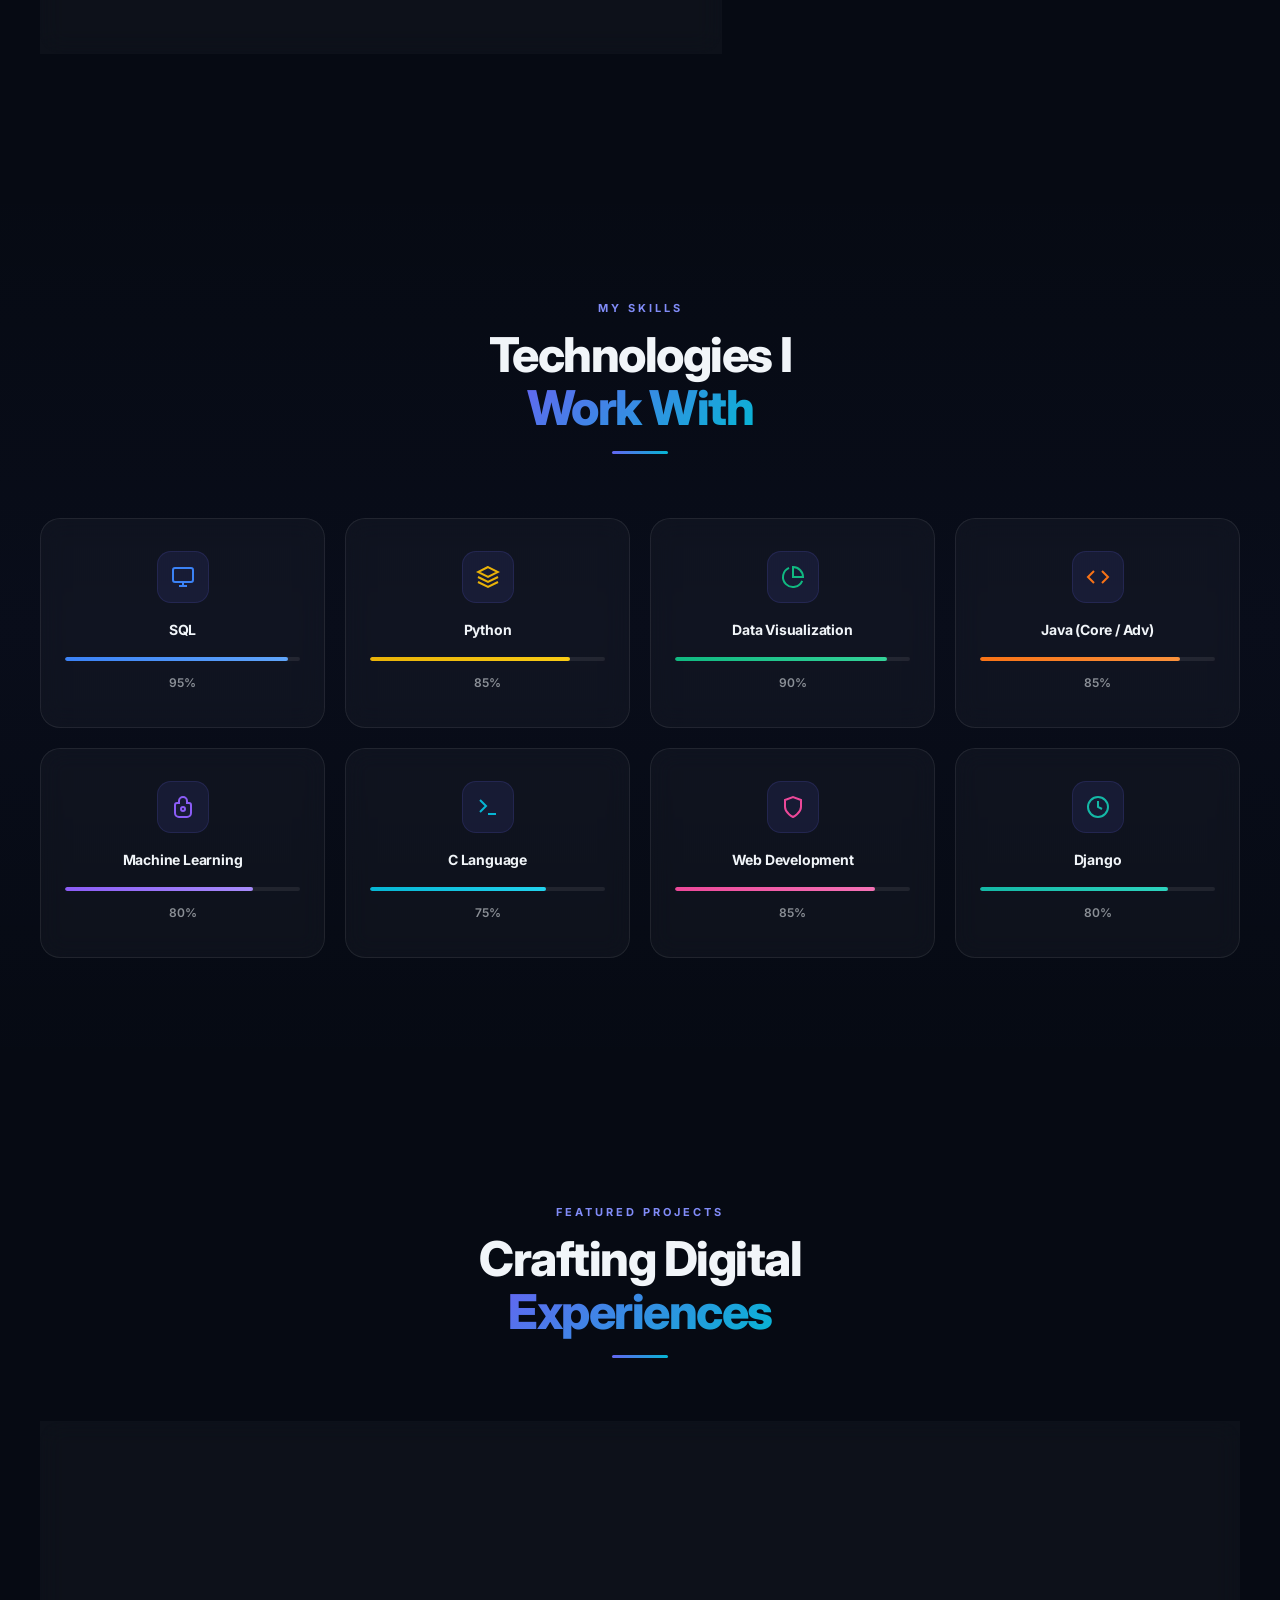
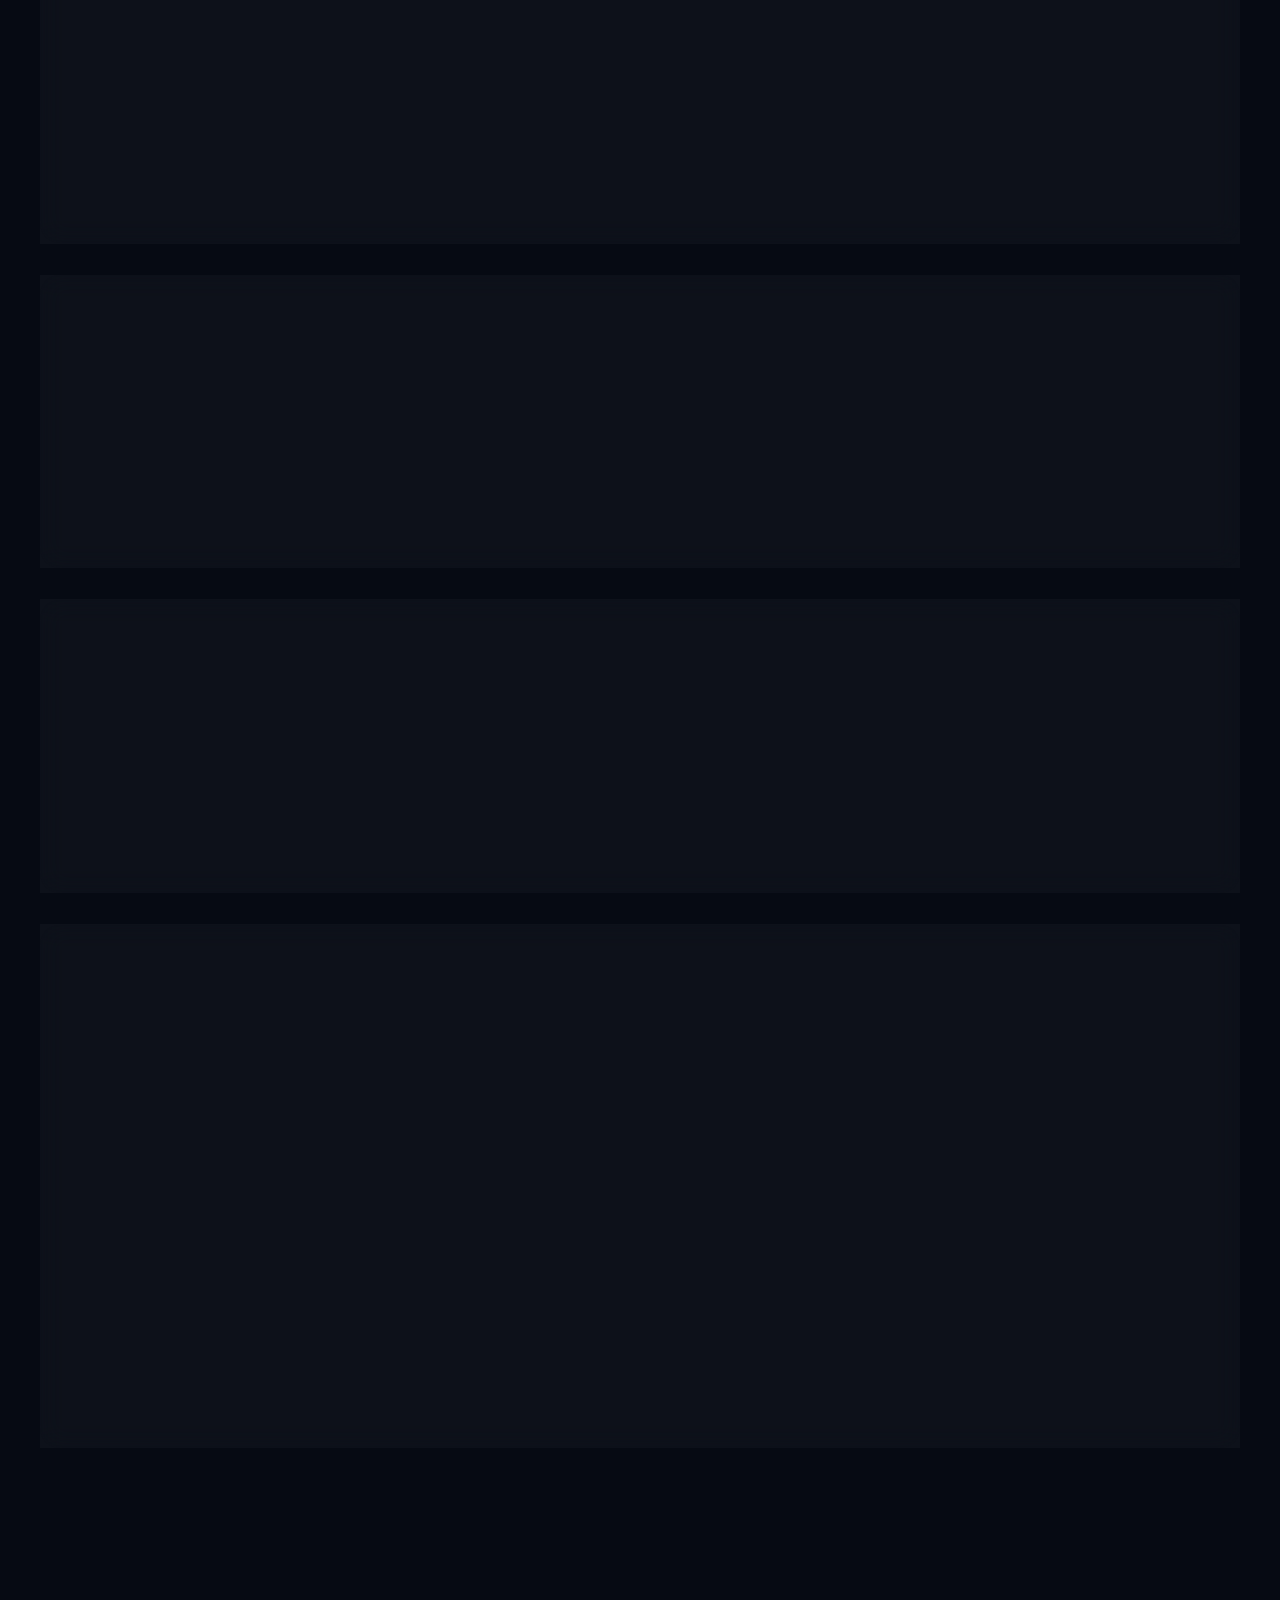
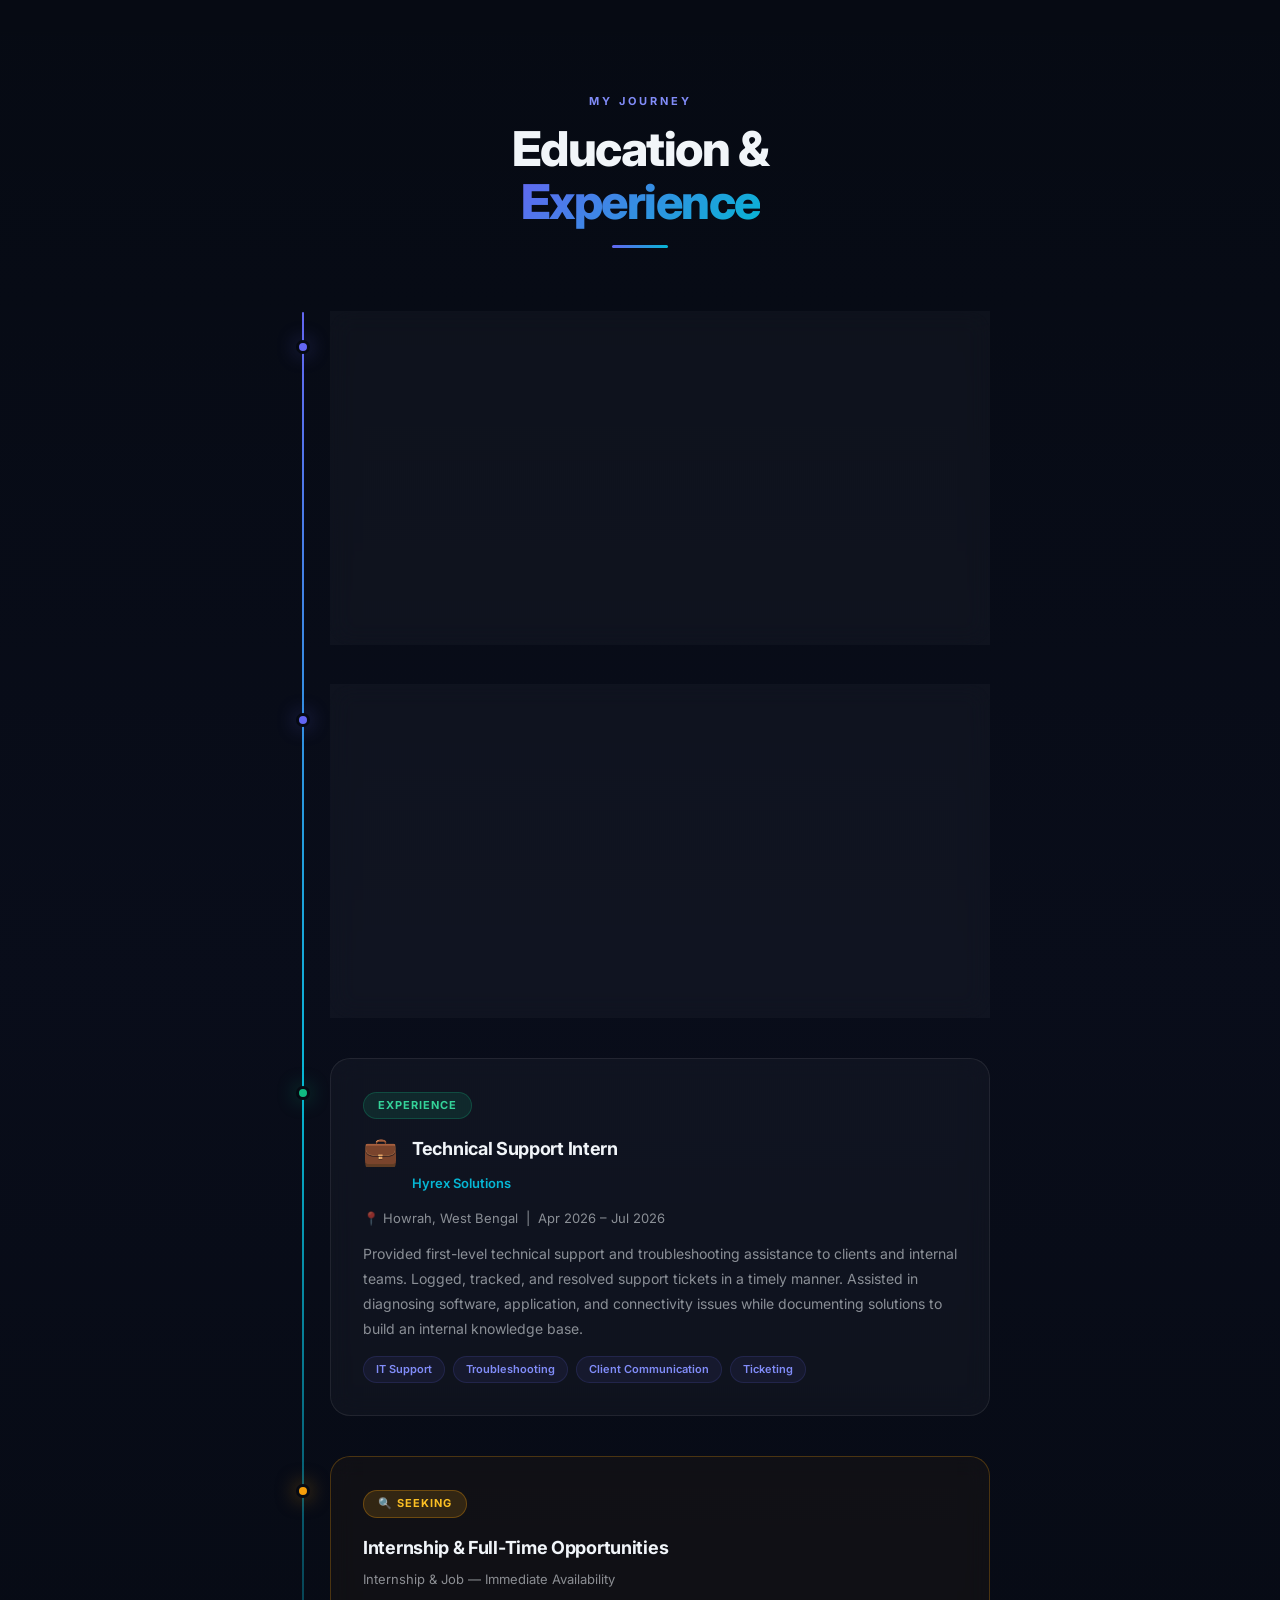
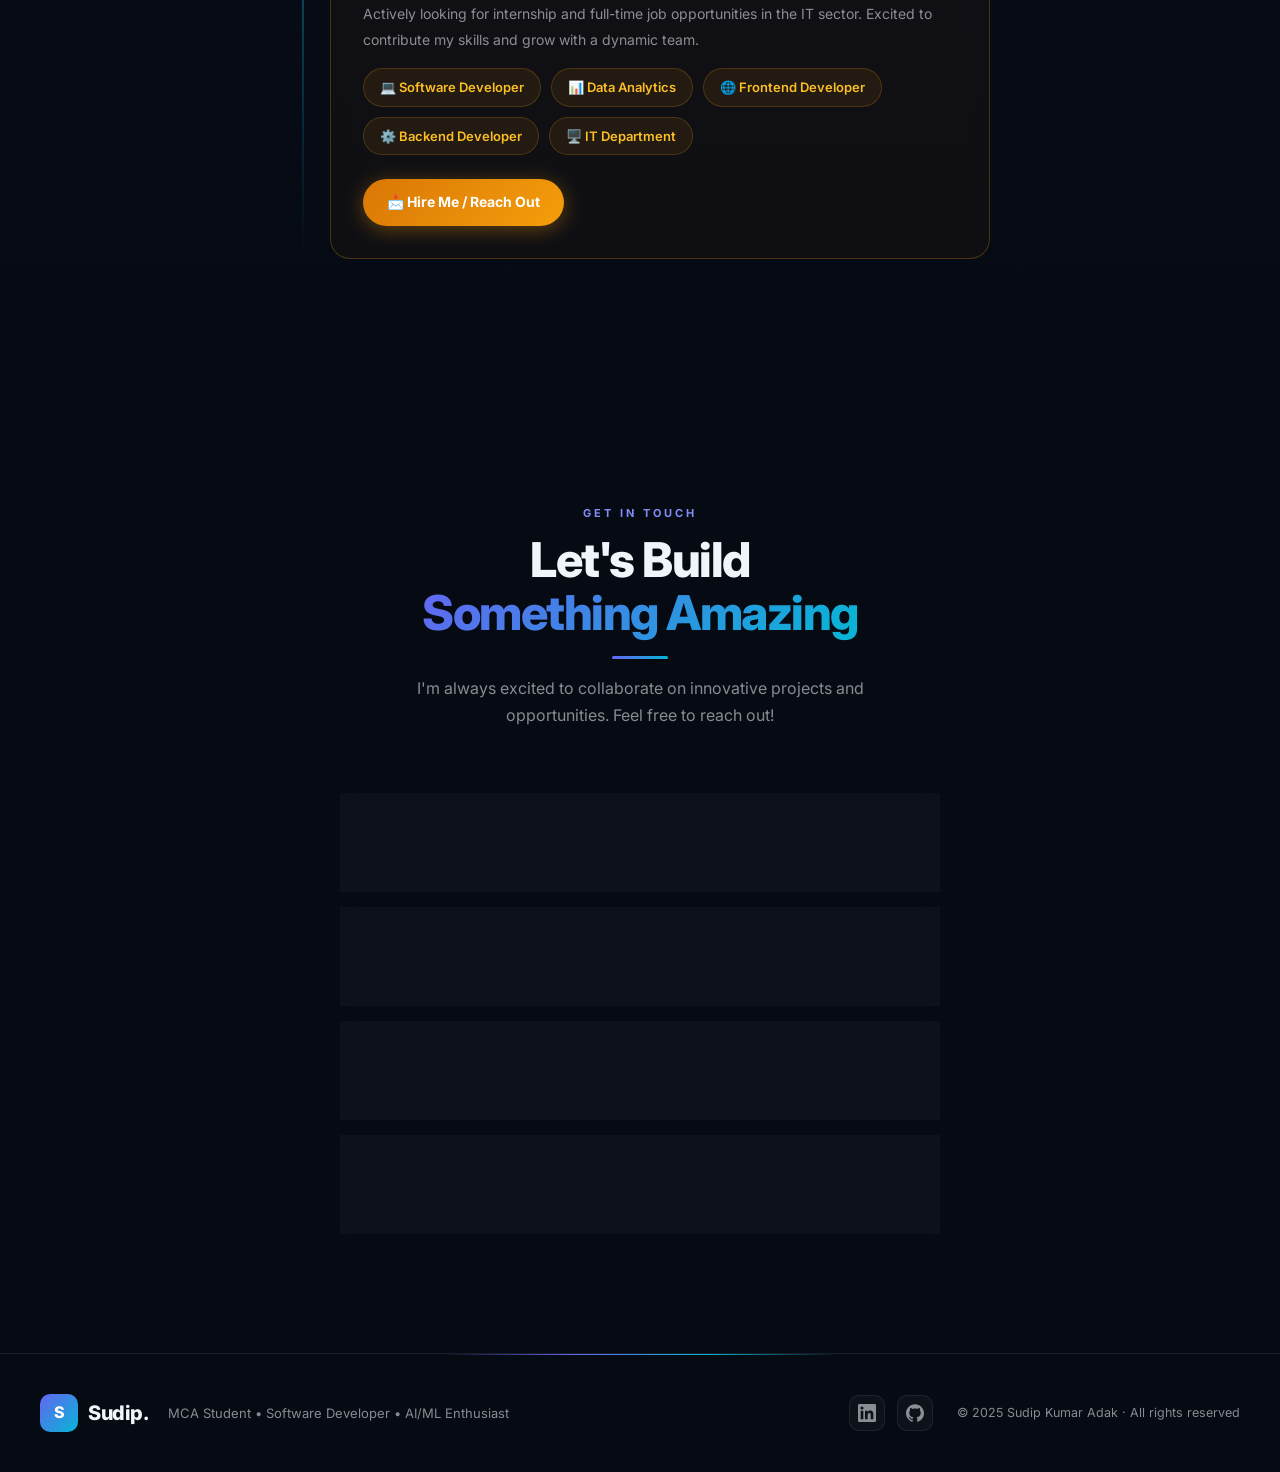
==== commit eec2185c: "Add floating internship stat badge over hero profile picture" ====
--- a/index.html
+++ b/index.html
@@ -102,6 +102,9 @@
         <div class="hero-image-border">
           <img src="profile_sudip_v3.jpg" alt="Sudip Kumar Adak" />
         </div>
+        <div class="hero-internship-badge">
+          💼 Ex-Tech Support Intern @ Hyrex
+        </div>
         <div class="hero-image-badge">
           <span>🇮🇳</span> Pune, India
         </div>
--- a/style.css
+++ b/style.css
@@ -645,6 +645,35 @@
   gap: 8px;
 }
 
+.hero-internship-badge {
+  position: absolute;
+  top: 40px;
+  left: -40px;
+  padding: 10px 18px;
+  background: rgba(6, 10, 19, 0.85);
+  backdrop-filter: blur(16px);
+  border: 1px solid var(--accent-green);
+  border-radius: 50px;
+  font-size: 13px;
+  font-weight: 600;
+  color: var(--text-primary);
+  display: flex;
+  align-items: center;
+  gap: 8px;
+  z-index: 10;
+  box-shadow: 0 4px 20px rgba(16, 185, 129, 0.2);
+  animation: float 5s ease-in-out infinite;
+}
+
+@media (max-width: 768px) {
+  .hero-internship-badge {
+    left: -10px;
+    top: 20px;
+    font-size: 11px;
+    padding: 8px 14px;
+  }
+}
+
 .hero-scroll {
   position: absolute;
   bottom: 36px;
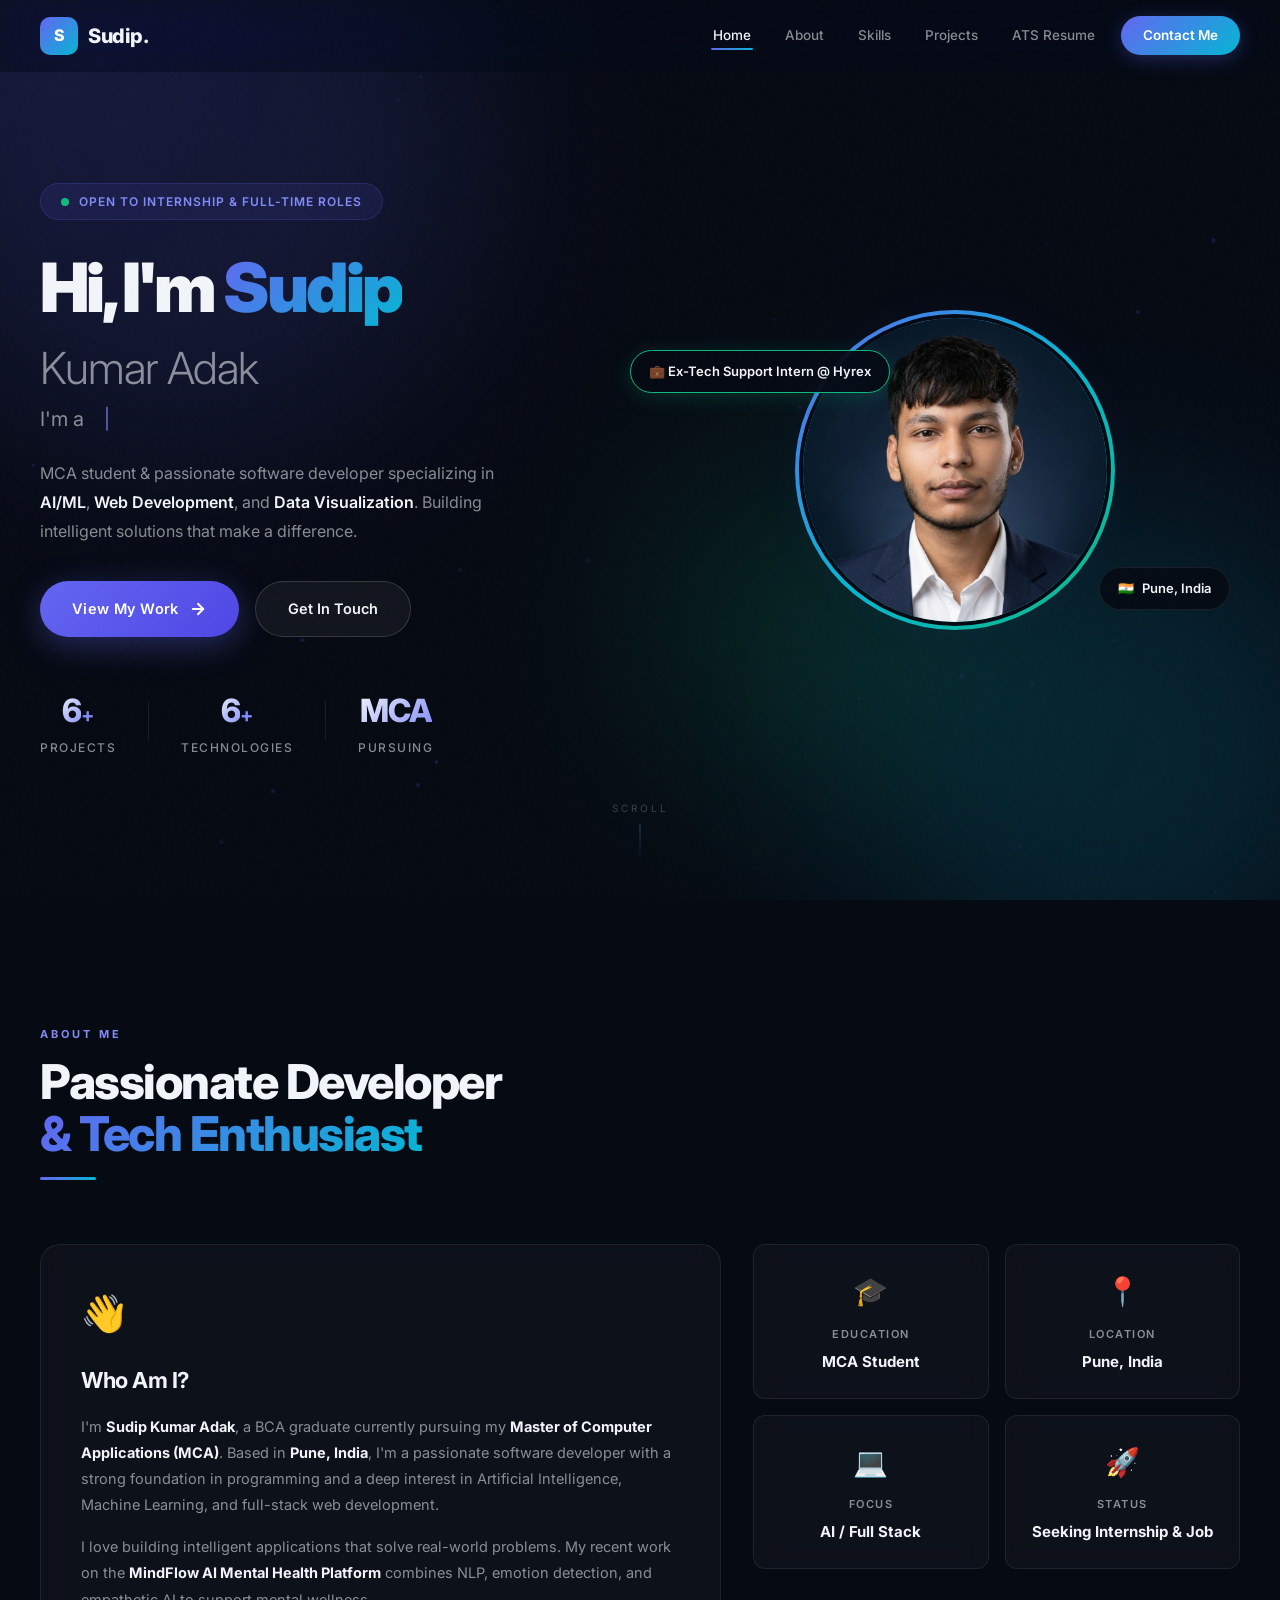
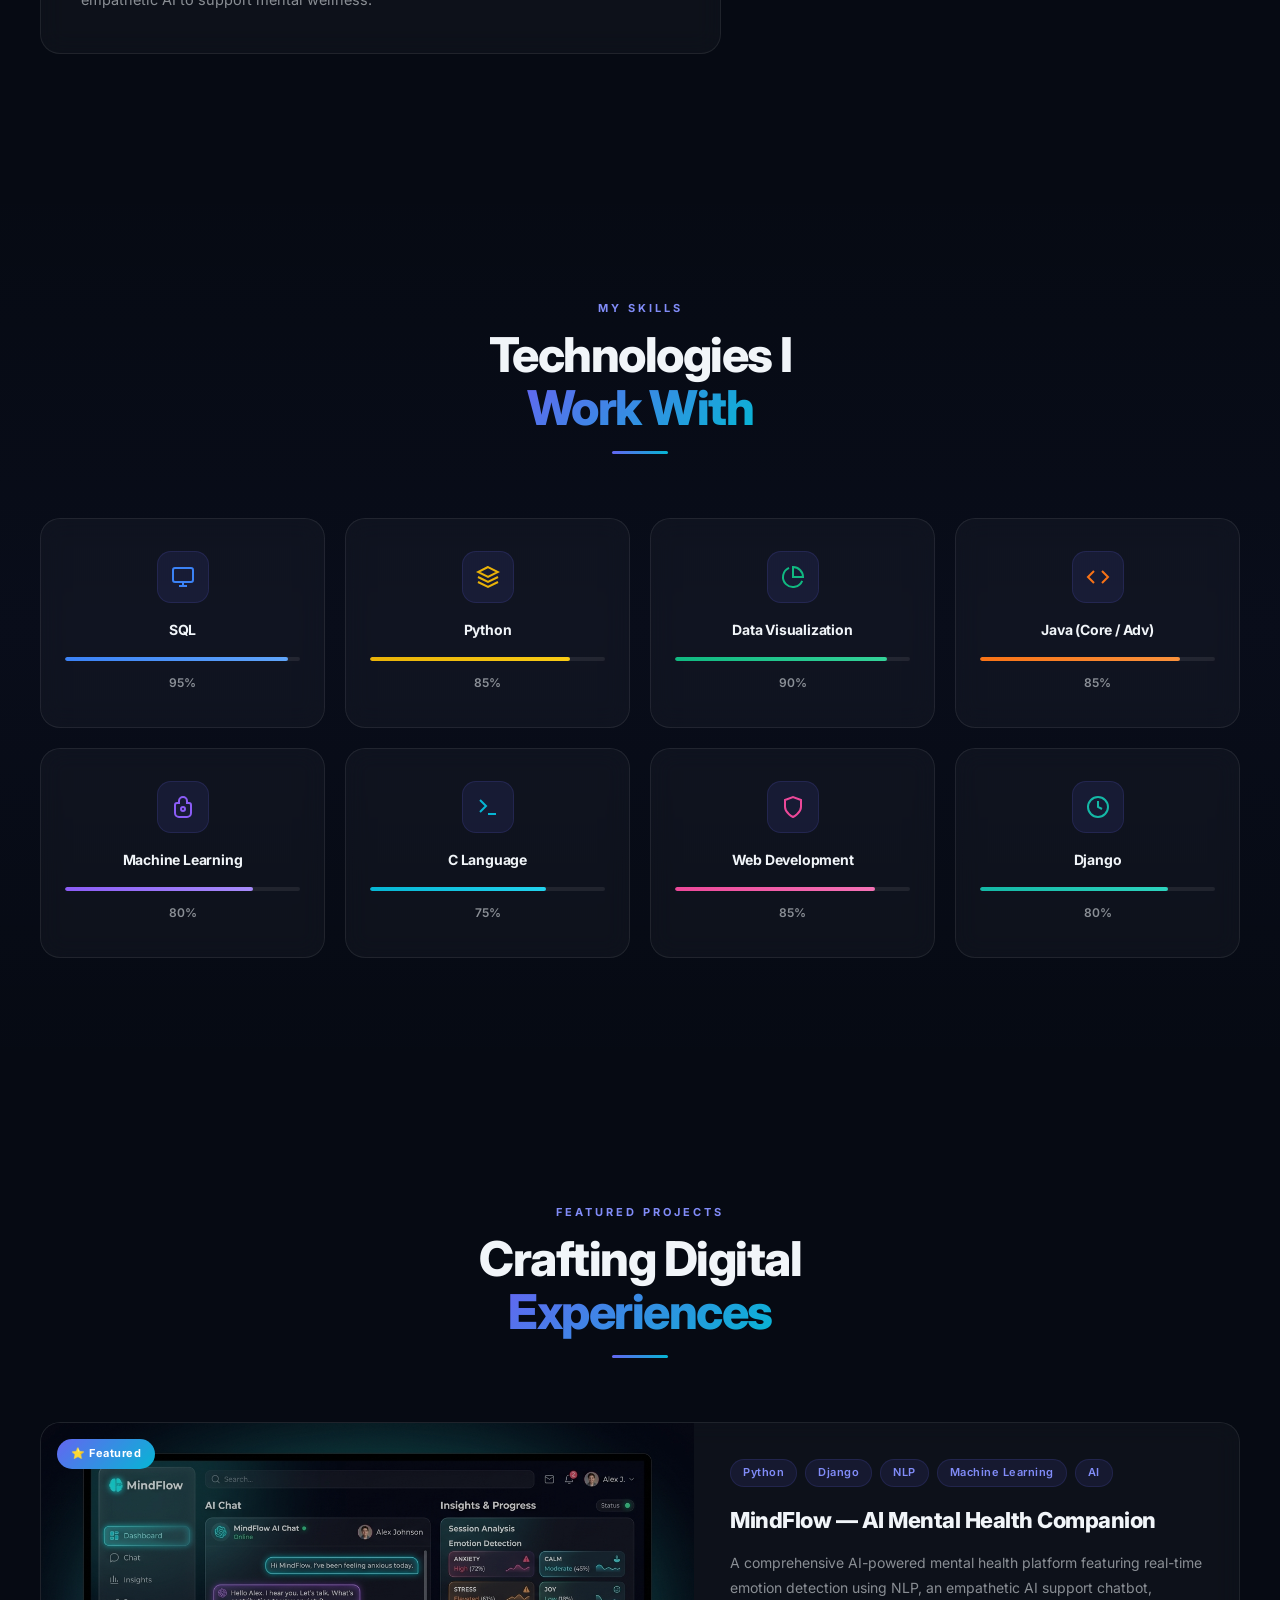
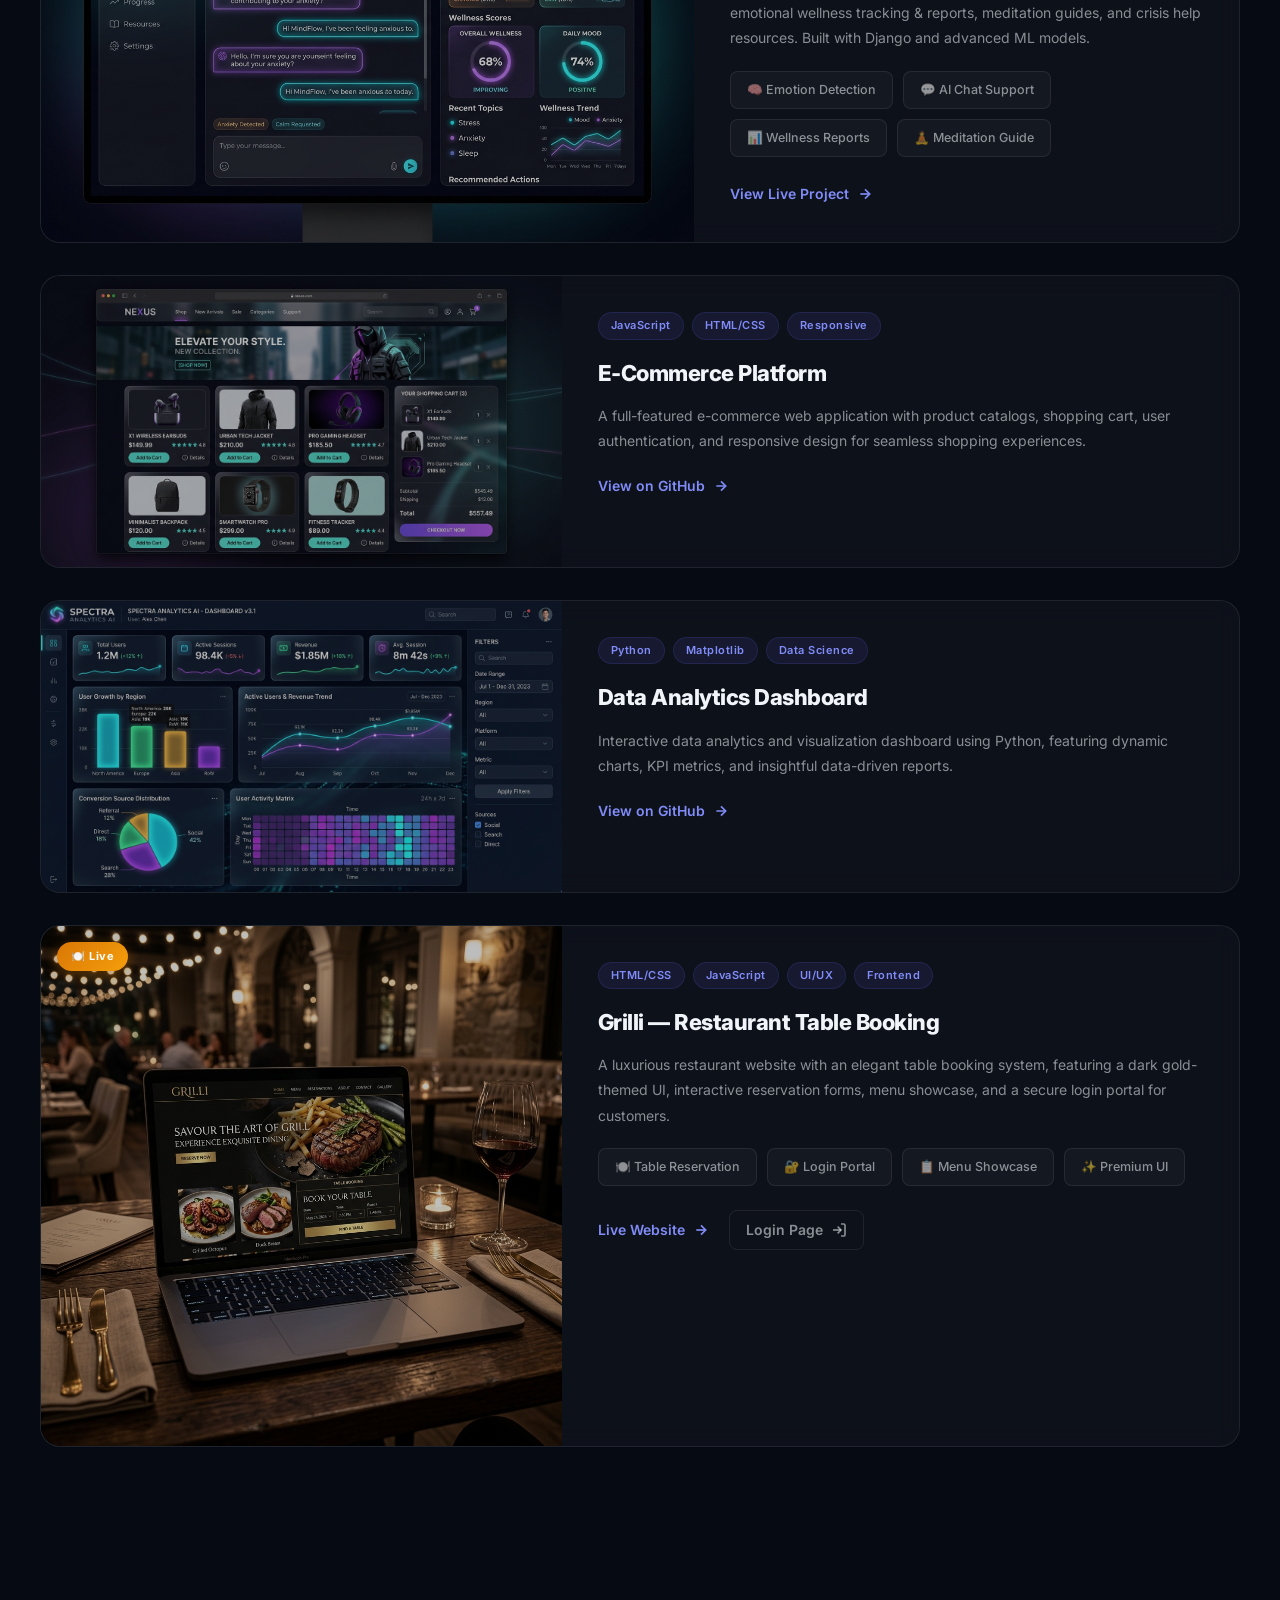
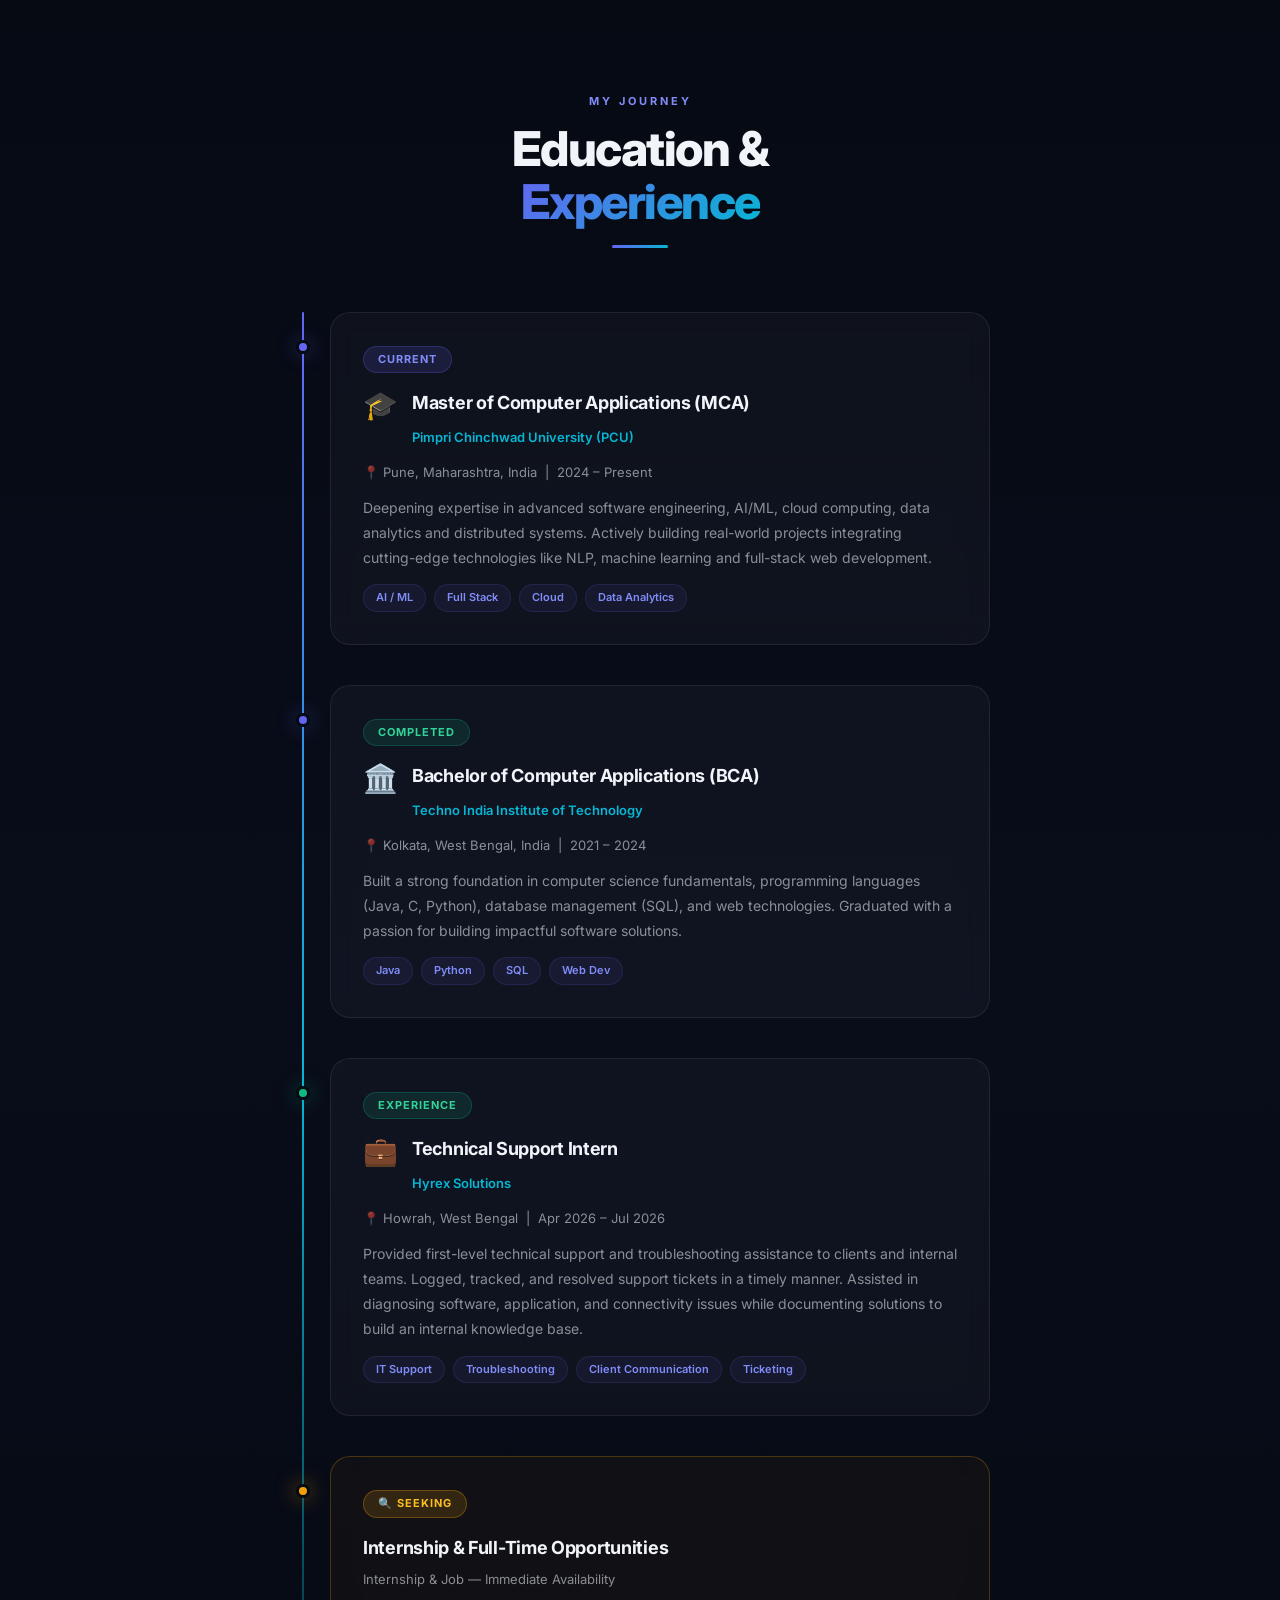
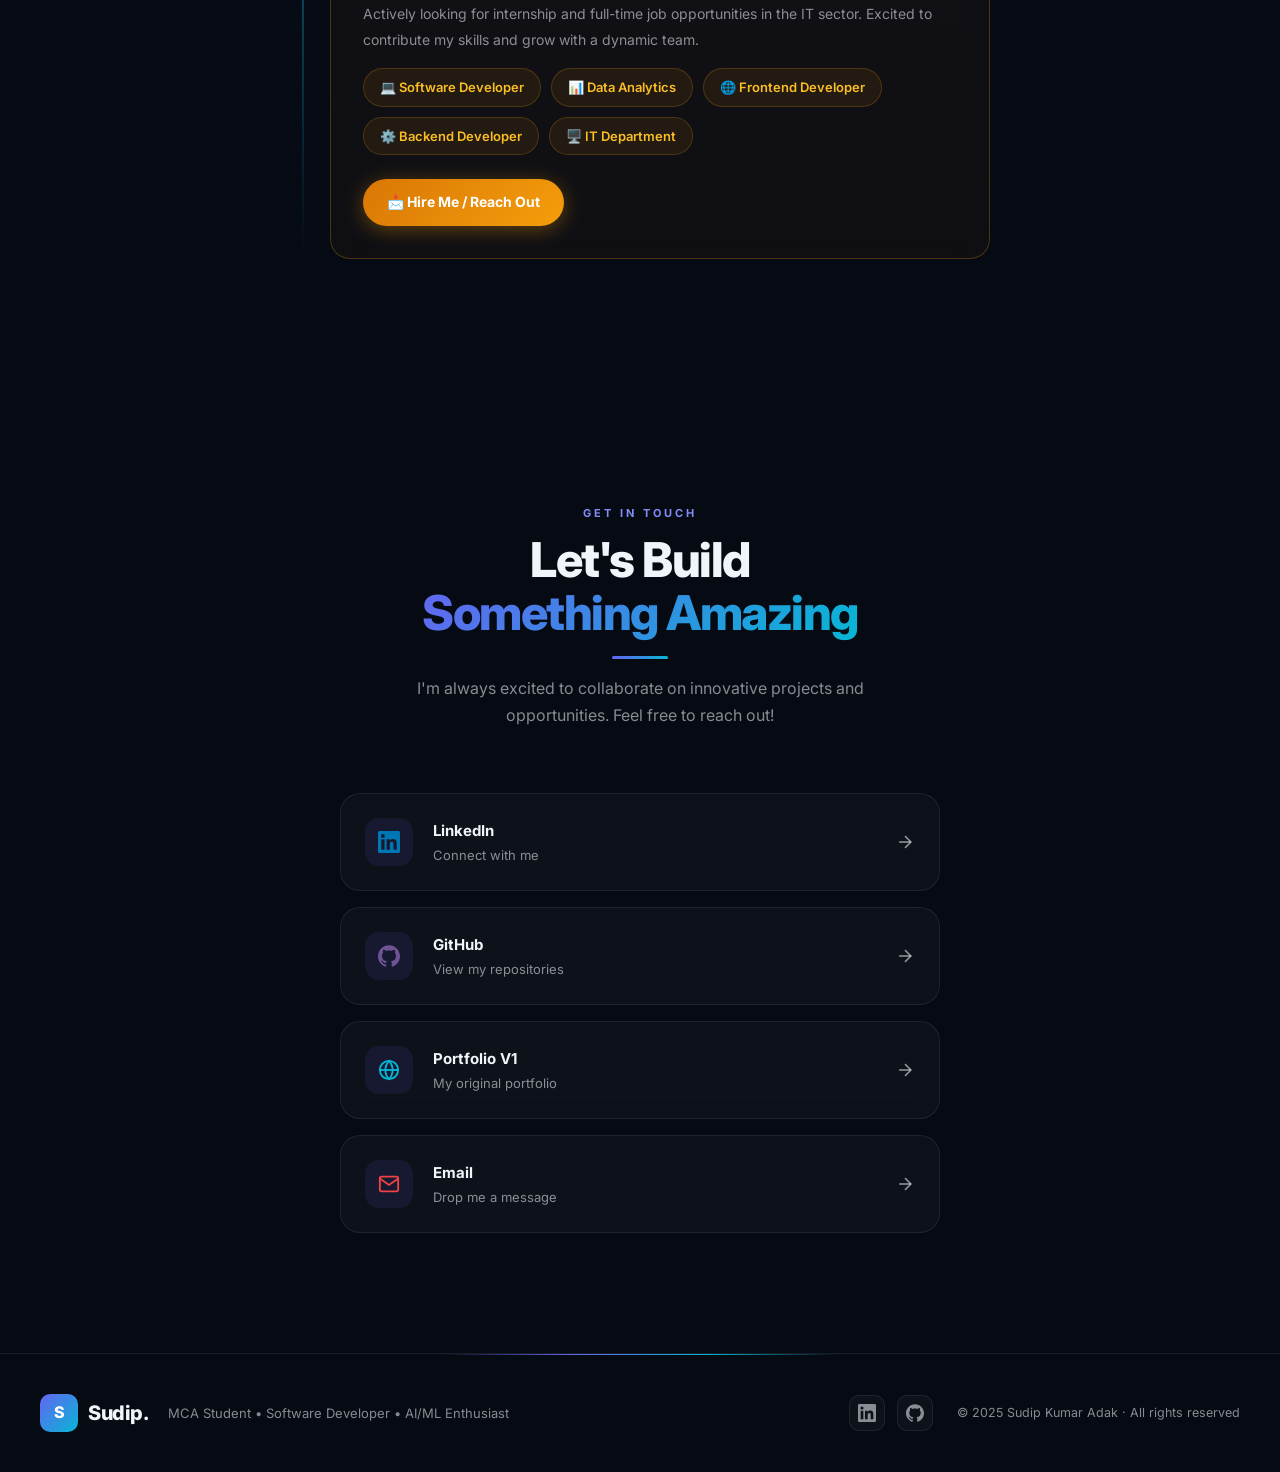
==== commit 08f63277: "Decouple Automated Job Bot into a separate standalone project" ====
--- a/index.html
+++ b/index.html
@@ -36,7 +36,6 @@
         <li><a href="#about" class="nav-link">About</a></li>
         <li><a href="#skills" class="nav-link">Skills</a></li>
         <li><a href="#projects" class="nav-link">Projects</a></li>
-        <li><a href="dashboard.html" class="nav-link">Job Bot</a></li>
         <li><a href="Sudip_Kumar_Adak_Resume.pdf" download class="nav-link">ATS Resume</a></li>
         <li><a href="#contact" class="nav-link nav-cta">Contact Me</a></li>
       </ul>
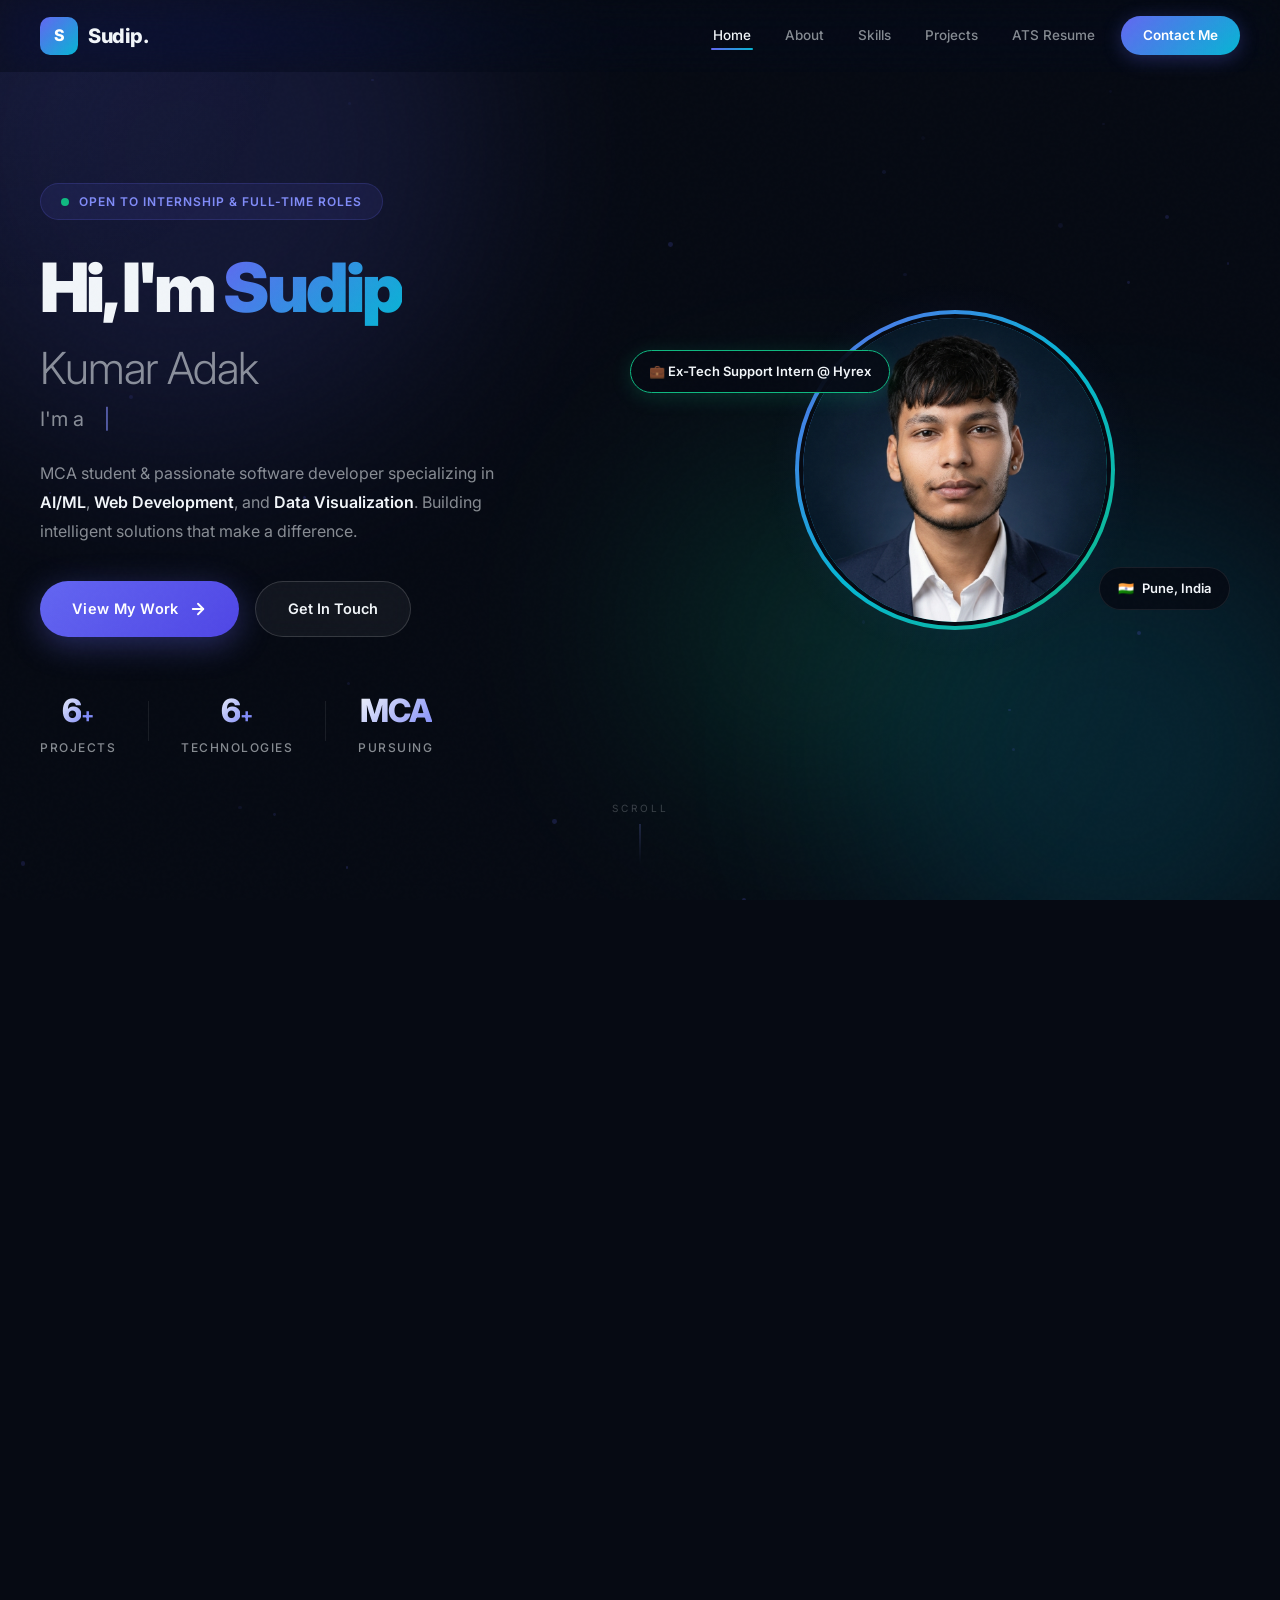
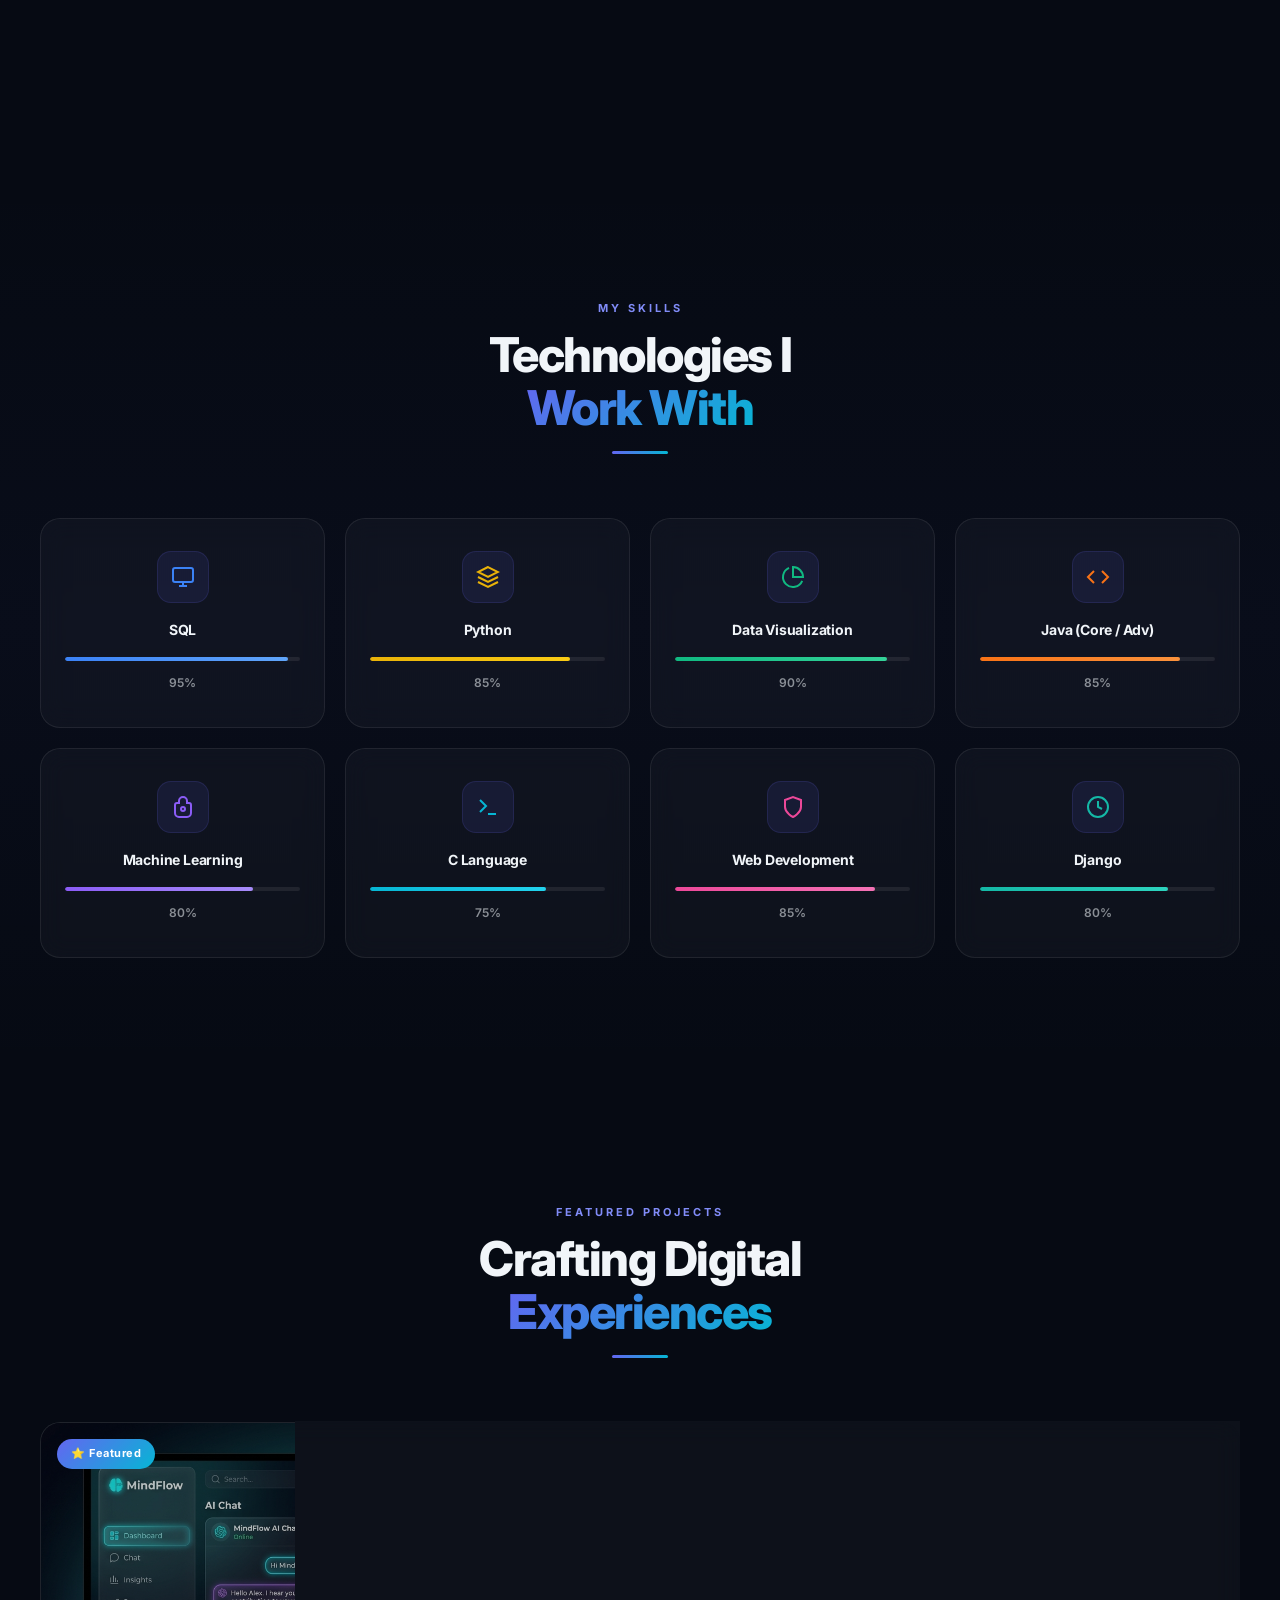
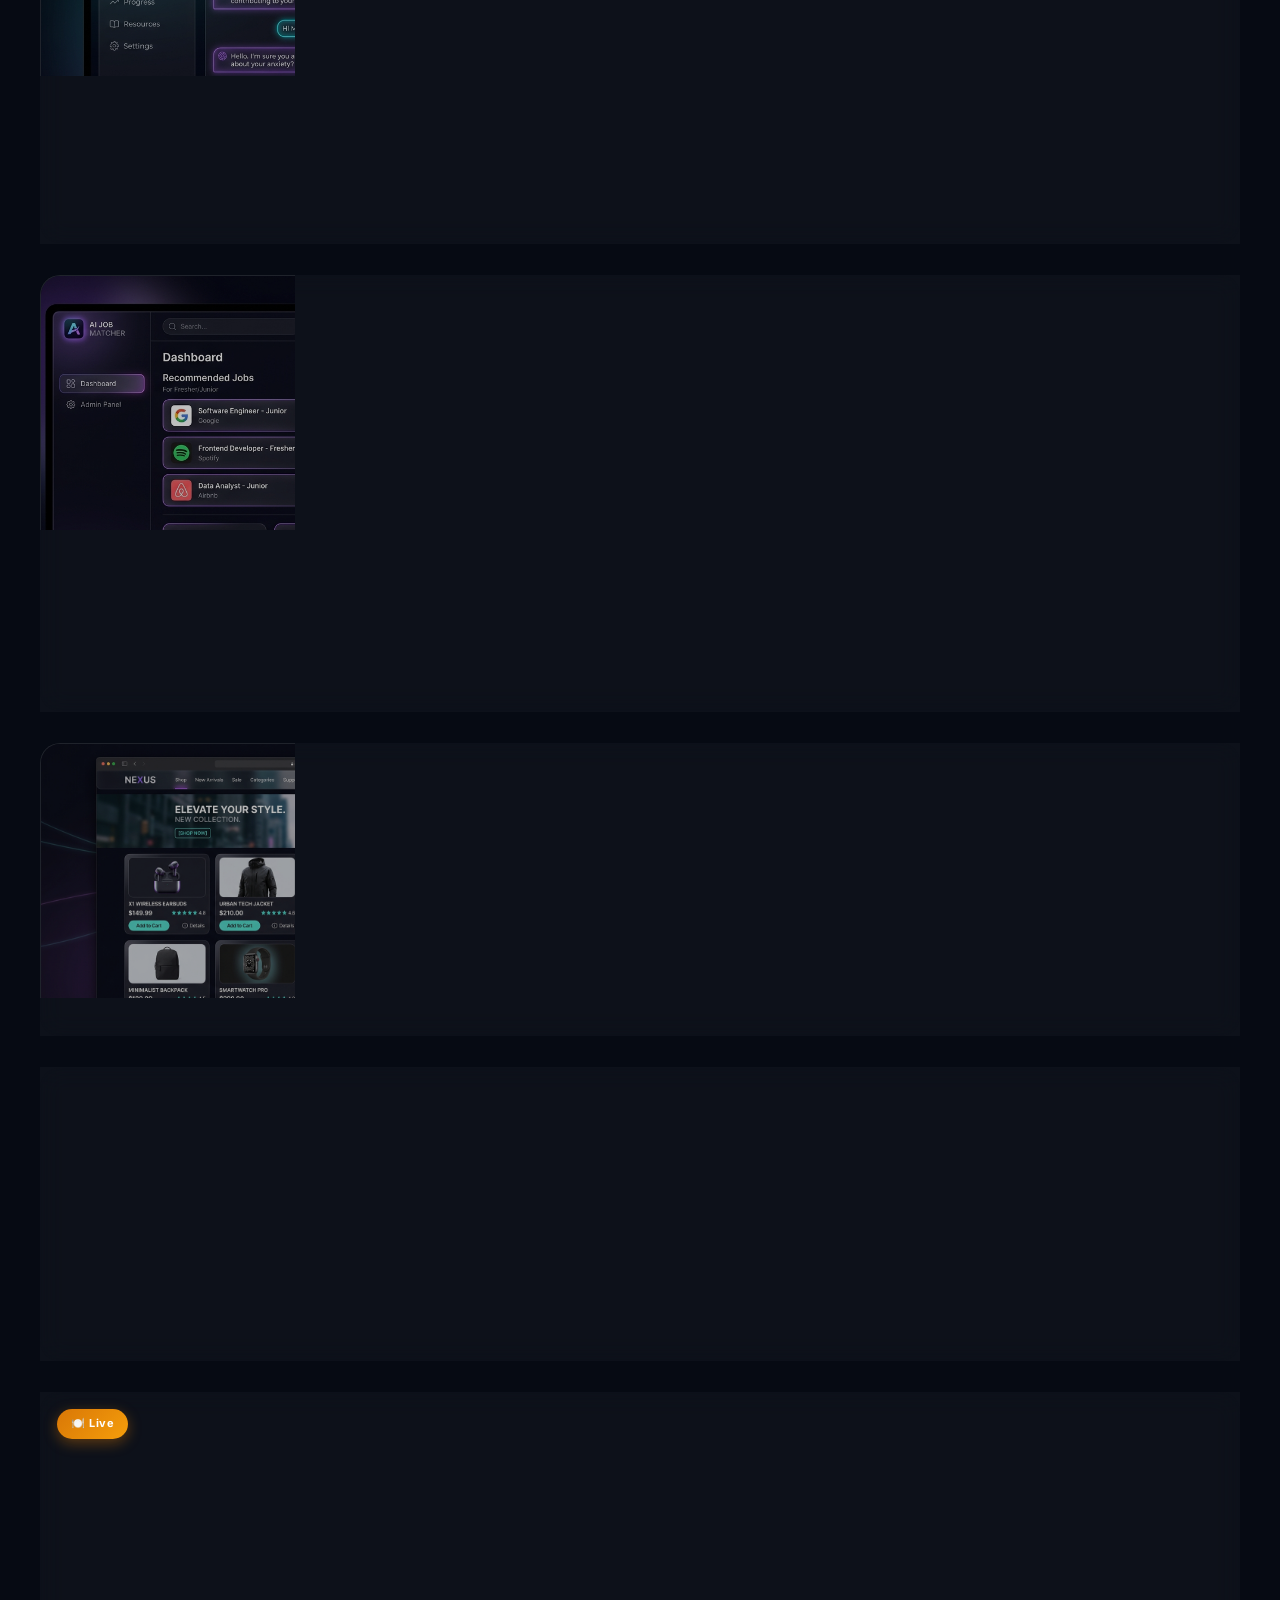
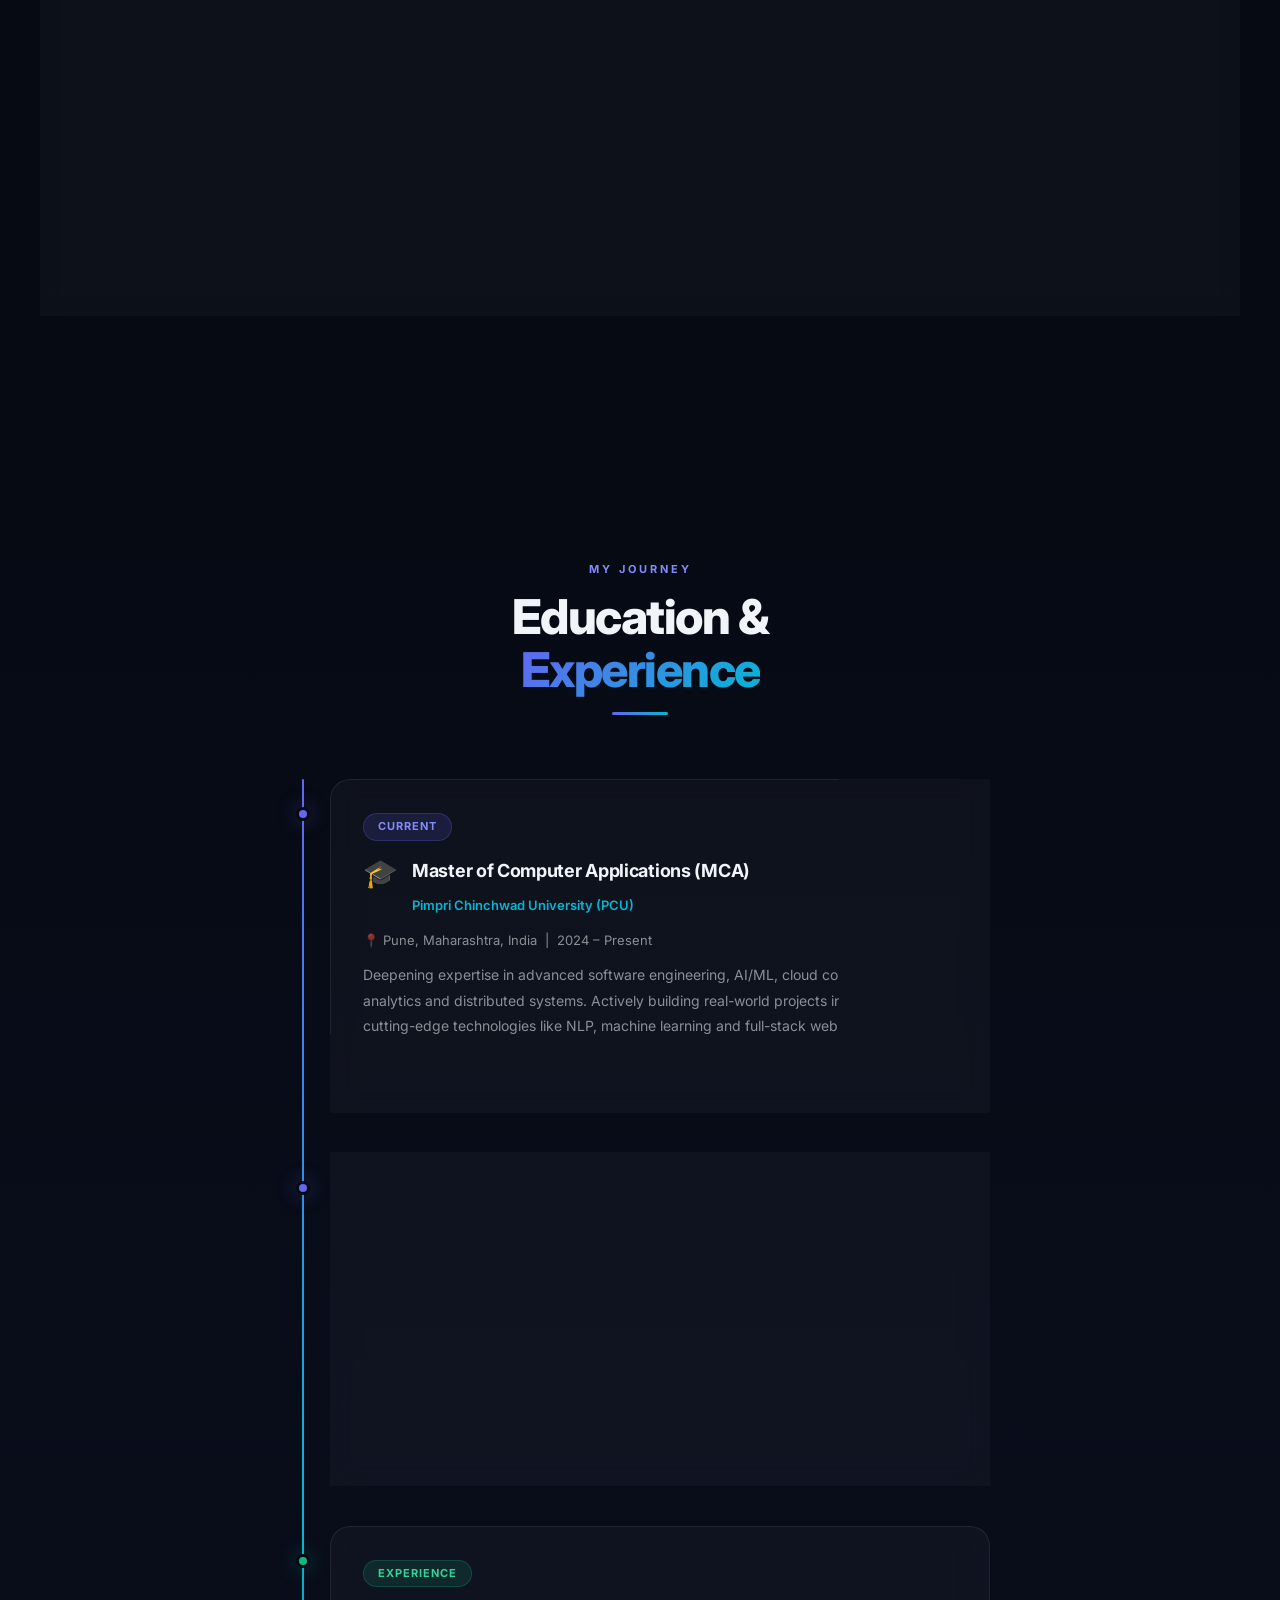
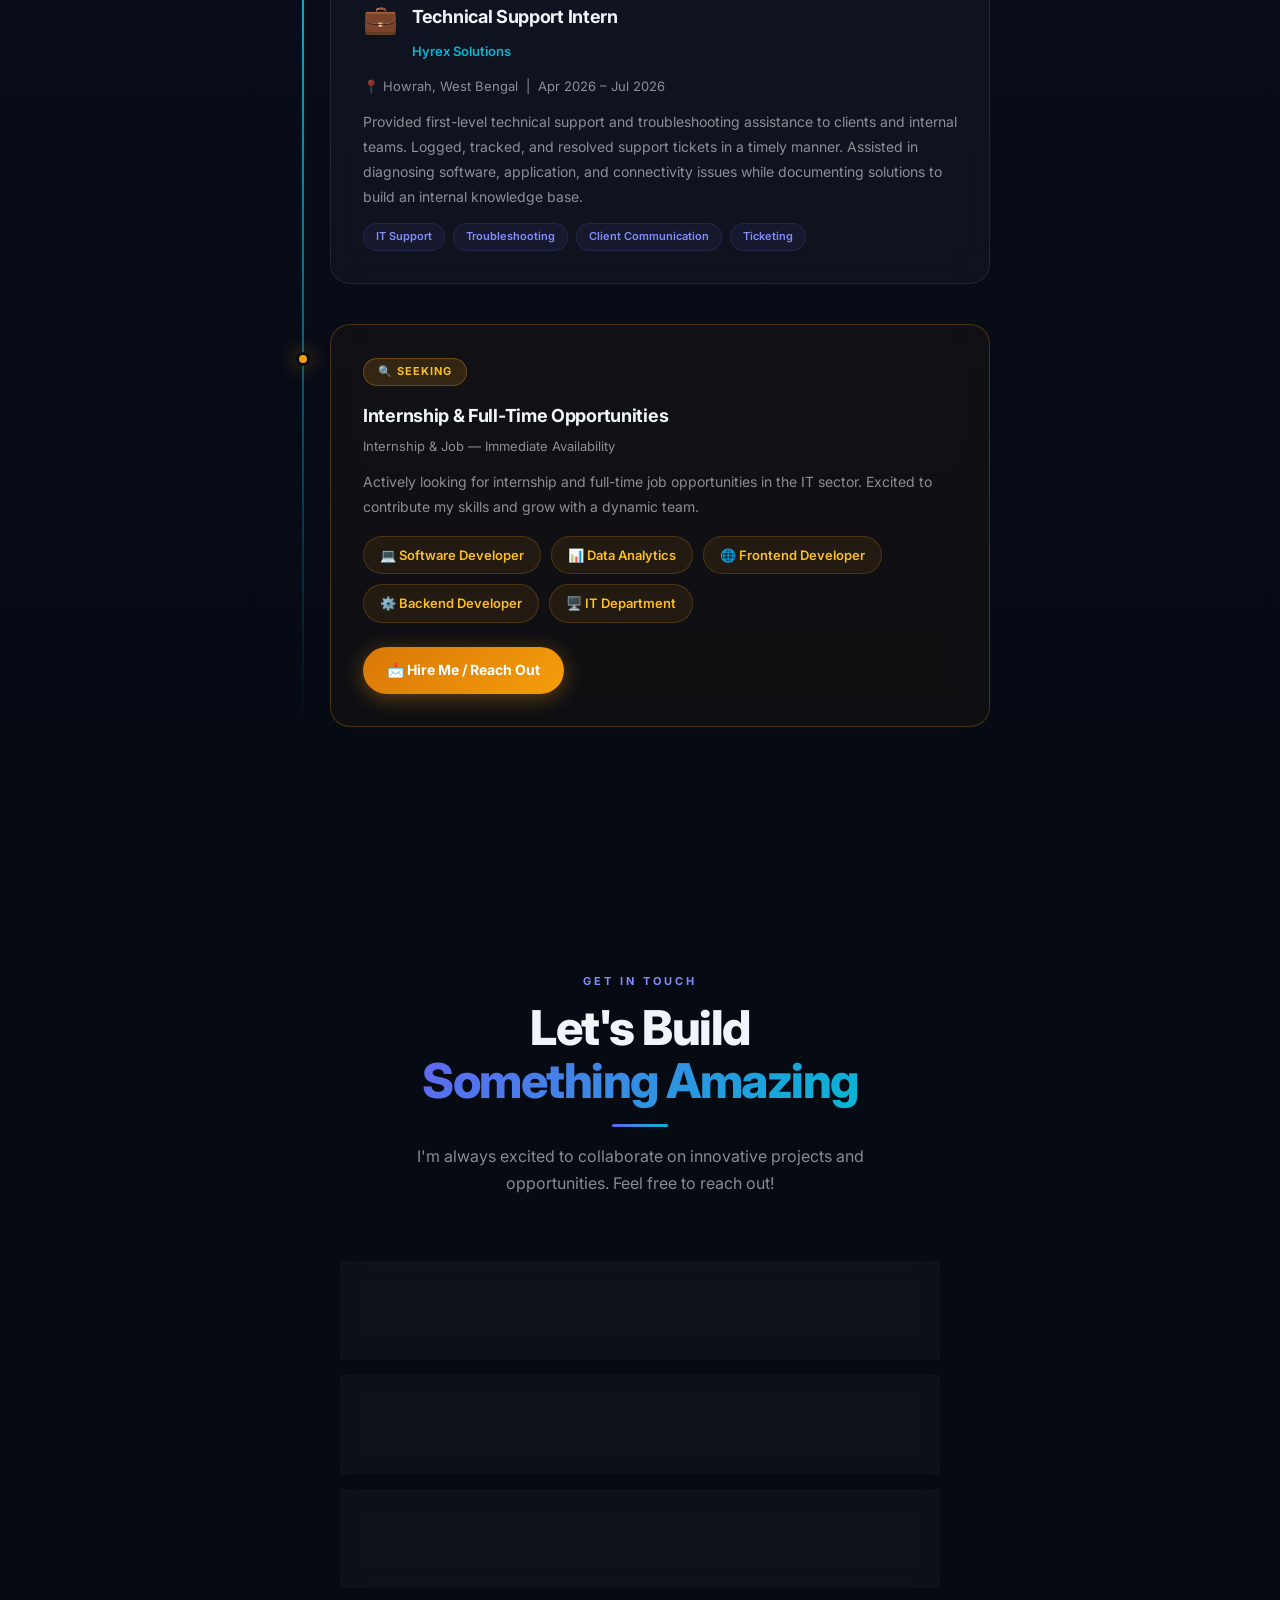
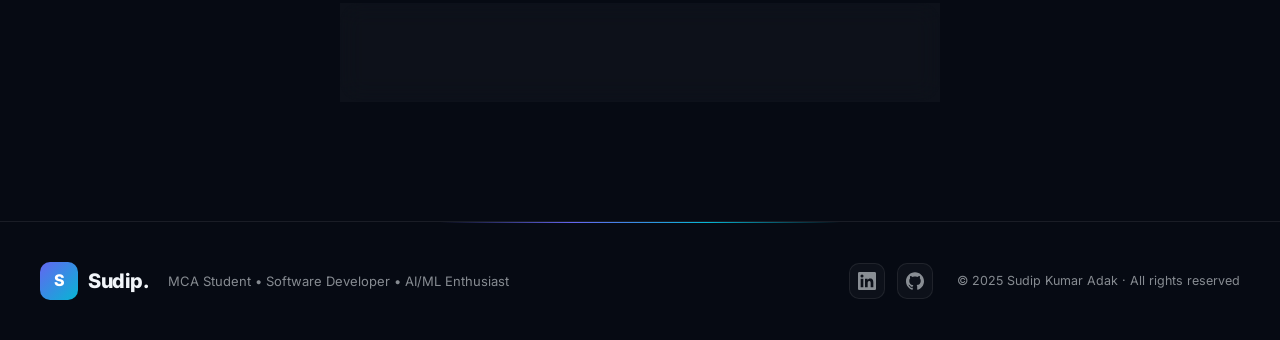
==== commit c7e7c564: "Add AI Job Matcher project to portfolio" ====
--- a/index.html
+++ b/index.html
@@ -302,6 +302,49 @@
           </div>
         </div>
 
+        <!-- Project 1.5 - AI Job Matcher -->
+        <div class="project-card project-featured" data-animate="fade-up" data-delay="50">
+          <div class="project-image">
+            <img src="ai_job_matcher_project.jpg" alt="AI Job Matcher Platform" />
+            <div class="project-overlay">
+              <a href="https://ai-job-matcher-qq8a.onrender.com" target="_blank" class="project-link">
+                <svg width="20" height="20" viewBox="0 0 24 24" fill="none" stroke="currentColor" stroke-width="2"><path d="M18 13v6a2 2 0 0 1-2 2H5a2 2 0 0 1-2-2V8a2 2 0 0 1 2-2h6"/><polyline points="15 3 21 3 21 9"/><line x1="10" y1="14" x2="21" y2="3"/></svg>
+                <span>Live Demo</span>
+              </a>
+            </div>
+            <div class="project-badge-featured">⭐ Featured</div>
+          </div>
+          <div class="project-body">
+            <div class="project-tags">
+              <span class="project-tag">Python</span>
+              <span class="project-tag">Flask</span>
+              <span class="project-tag">OAuth</span>
+              <span class="project-tag">Automation</span>
+              <span class="project-tag">SQLAlchemy</span>
+            </div>
+            <h3 class="project-title">AI Job Matcher & VIP Automation</h3>
+            <p class="project-desc">
+              A premium, automated job matching platform with a glassmorphic UI. Features Google OAuth authentication, background job scraping tasks tailored to user skills, and a dedicated VIP Admin dashboard to track live job postings from Indeed and LinkedIn.
+            </p>
+            <div class="project-features">
+              <div class="project-feature">🤖 Auto-Scraper</div>
+              <div class="project-feature">🔐 Google OAuth</div>
+              <div class="project-feature">👑 VIP Admin</div>
+              <div class="project-feature">✨ Premium UI</div>
+            </div>
+            <div class="project-links-row">
+              <a href="https://ai-job-matcher-qq8a.onrender.com" target="_blank" class="project-cta">
+                Live Website
+                <svg width="16" height="16" viewBox="0 0 24 24" fill="none" stroke="currentColor" stroke-width="2.5"><line x1="5" y1="12" x2="19" y2="12"/><polyline points="12 5 19 12 12 19"/></svg>
+              </a>
+              <a href="https://github.com/Thebright10/Automated-Job-Bot" target="_blank" class="project-cta-ghost">
+                GitHub Repo
+                <svg width="16" height="16" viewBox="0 0 24 24" fill="none" stroke="currentColor" stroke-width="2.5"><path d="M9 19c-5 1.5-5-2.5-7-3m14 6v-3.87a3.37 3.37 0 0 0-.94-2.61c3.14-.35 6.44-1.54 6.44-7A5.44 5.44 0 0 0 20 4.77 5.07 5.07 0 0 0 19.91 1S18.73.65 16 2.48a13.38 13.38 0 0 0-7 0C6.27.65 5.09 1 5.09 1A5.07 5.07 0 0 0 5 4.77a5.44 5.44 0 0 0-1.5 3.78c0 5.42 3.3 6.61 6.44 7A3.37 3.37 0 0 0 9 18.13V22"/></svg>
+              </a>
+            </div>
+          </div>
+        </div>
+
         <!-- Project 2 - E-Commerce -->
         <div class="project-card" data-animate="fade-up" data-delay="100">
           <div class="project-image">
